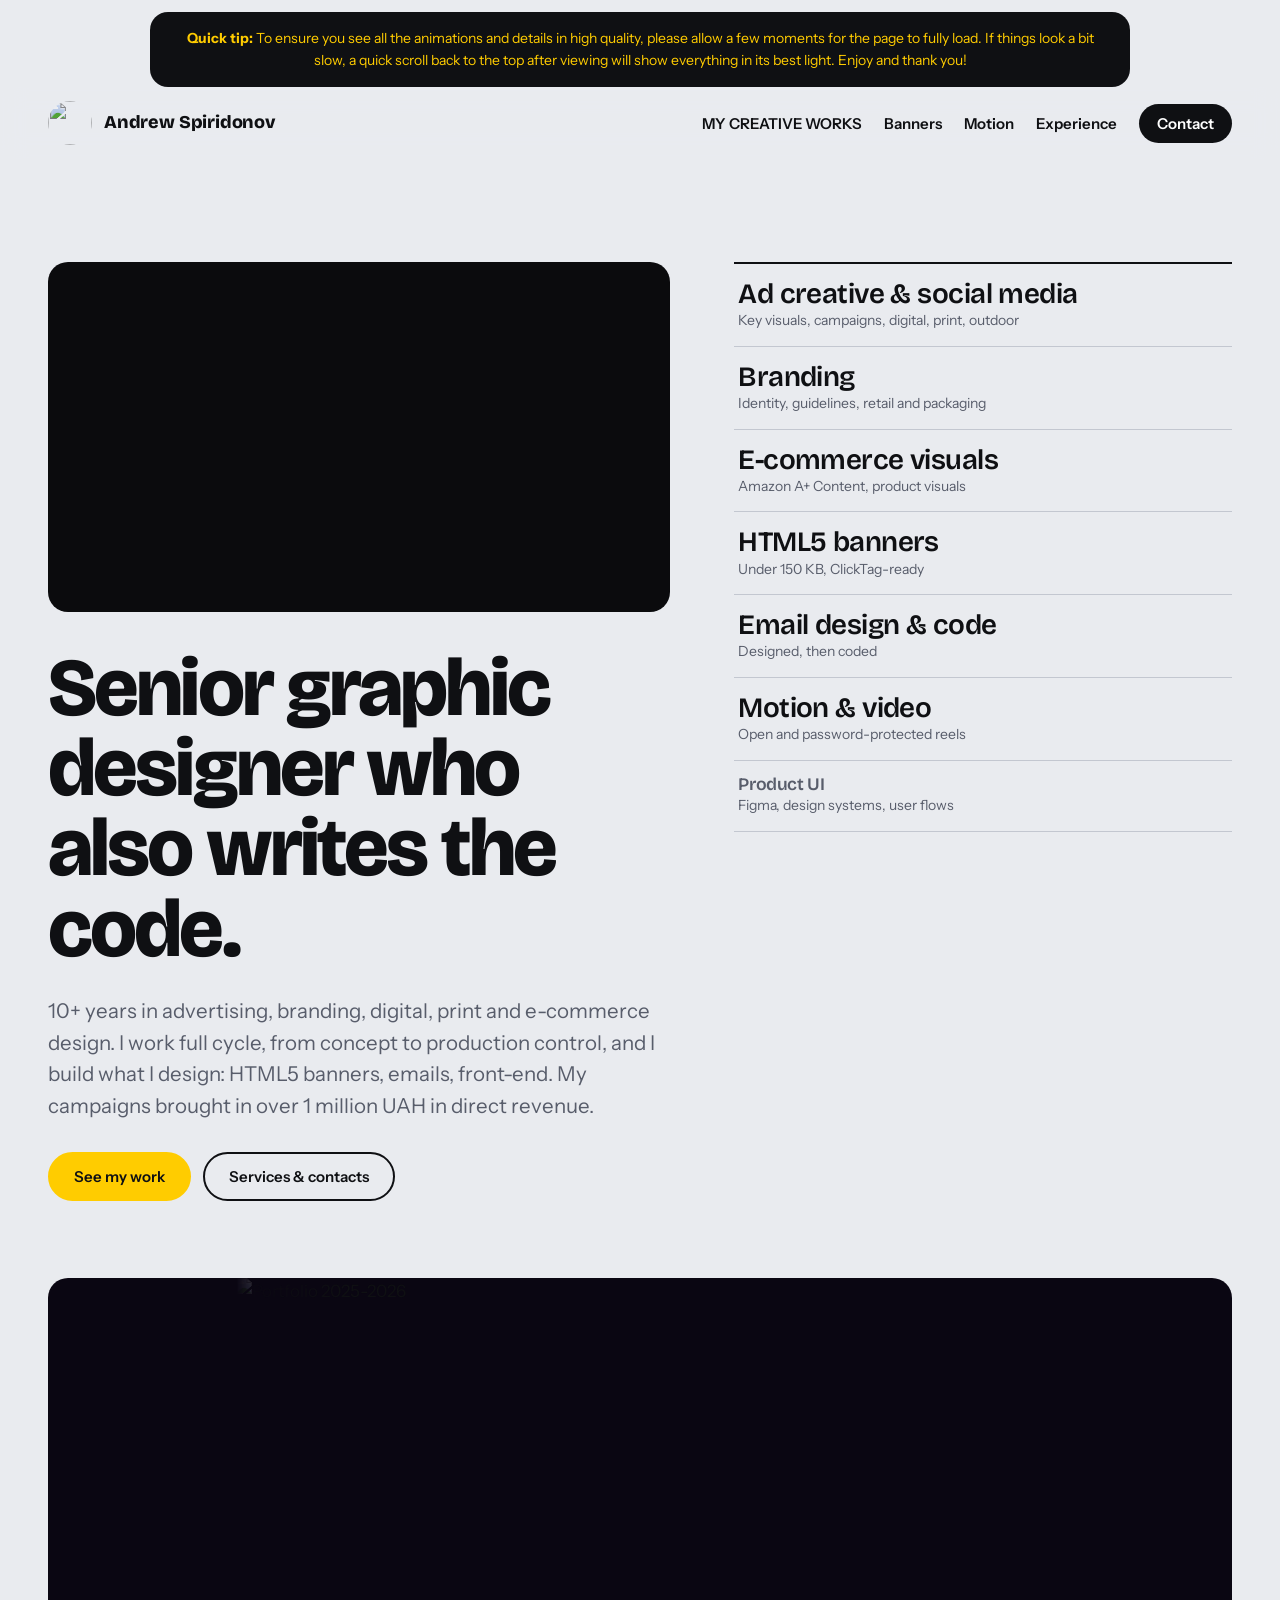
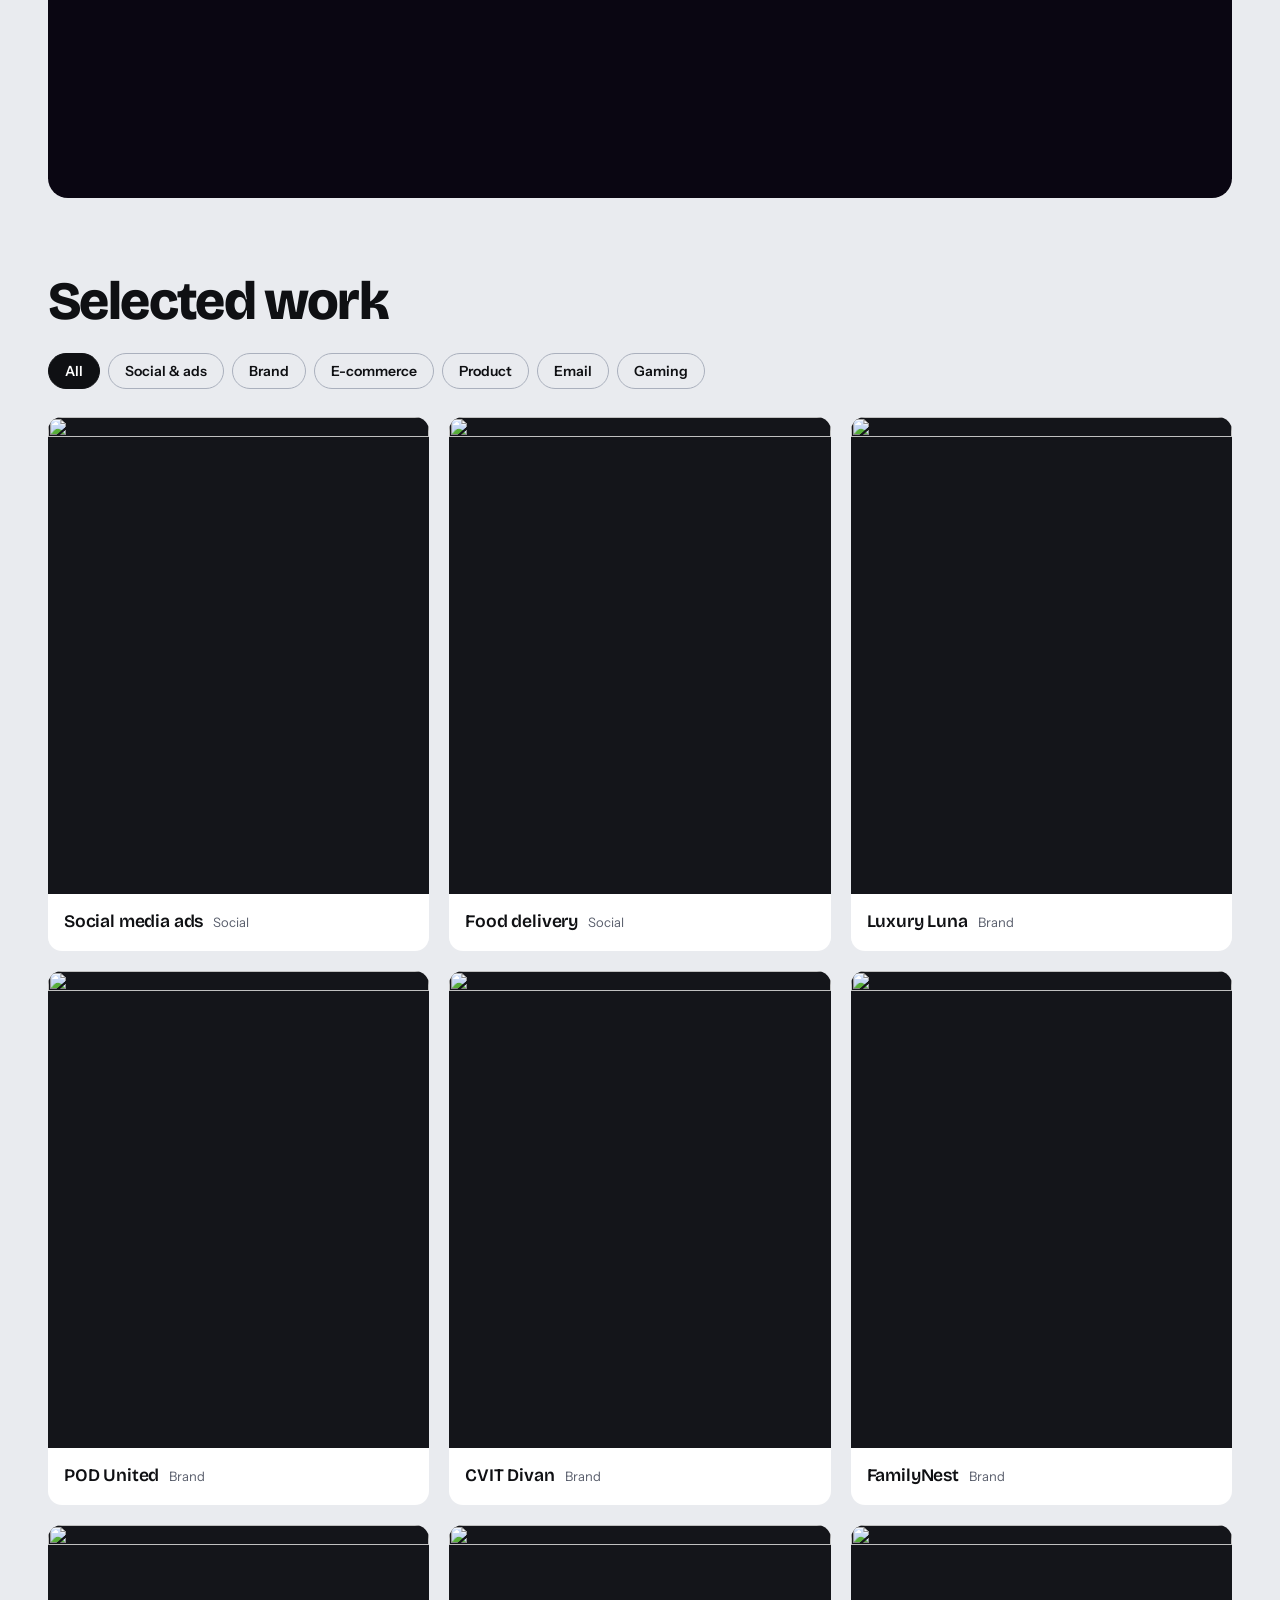
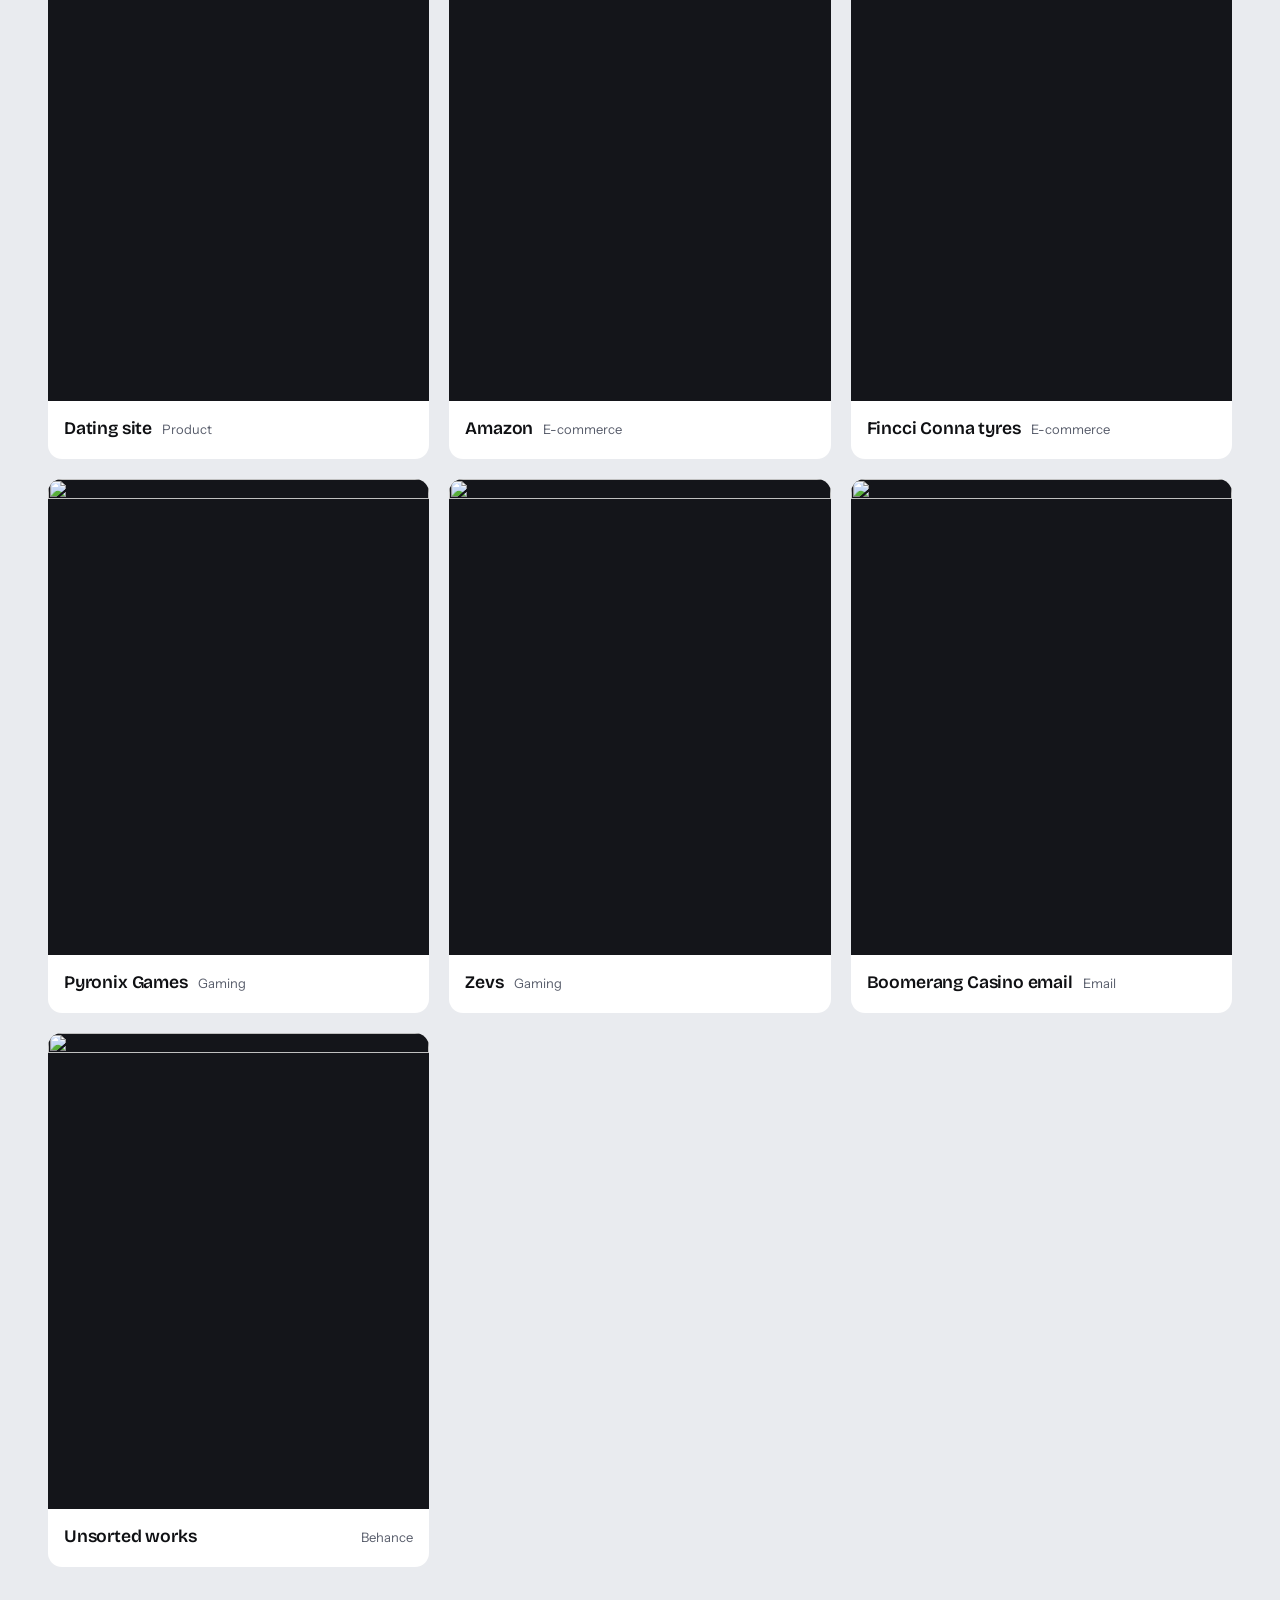
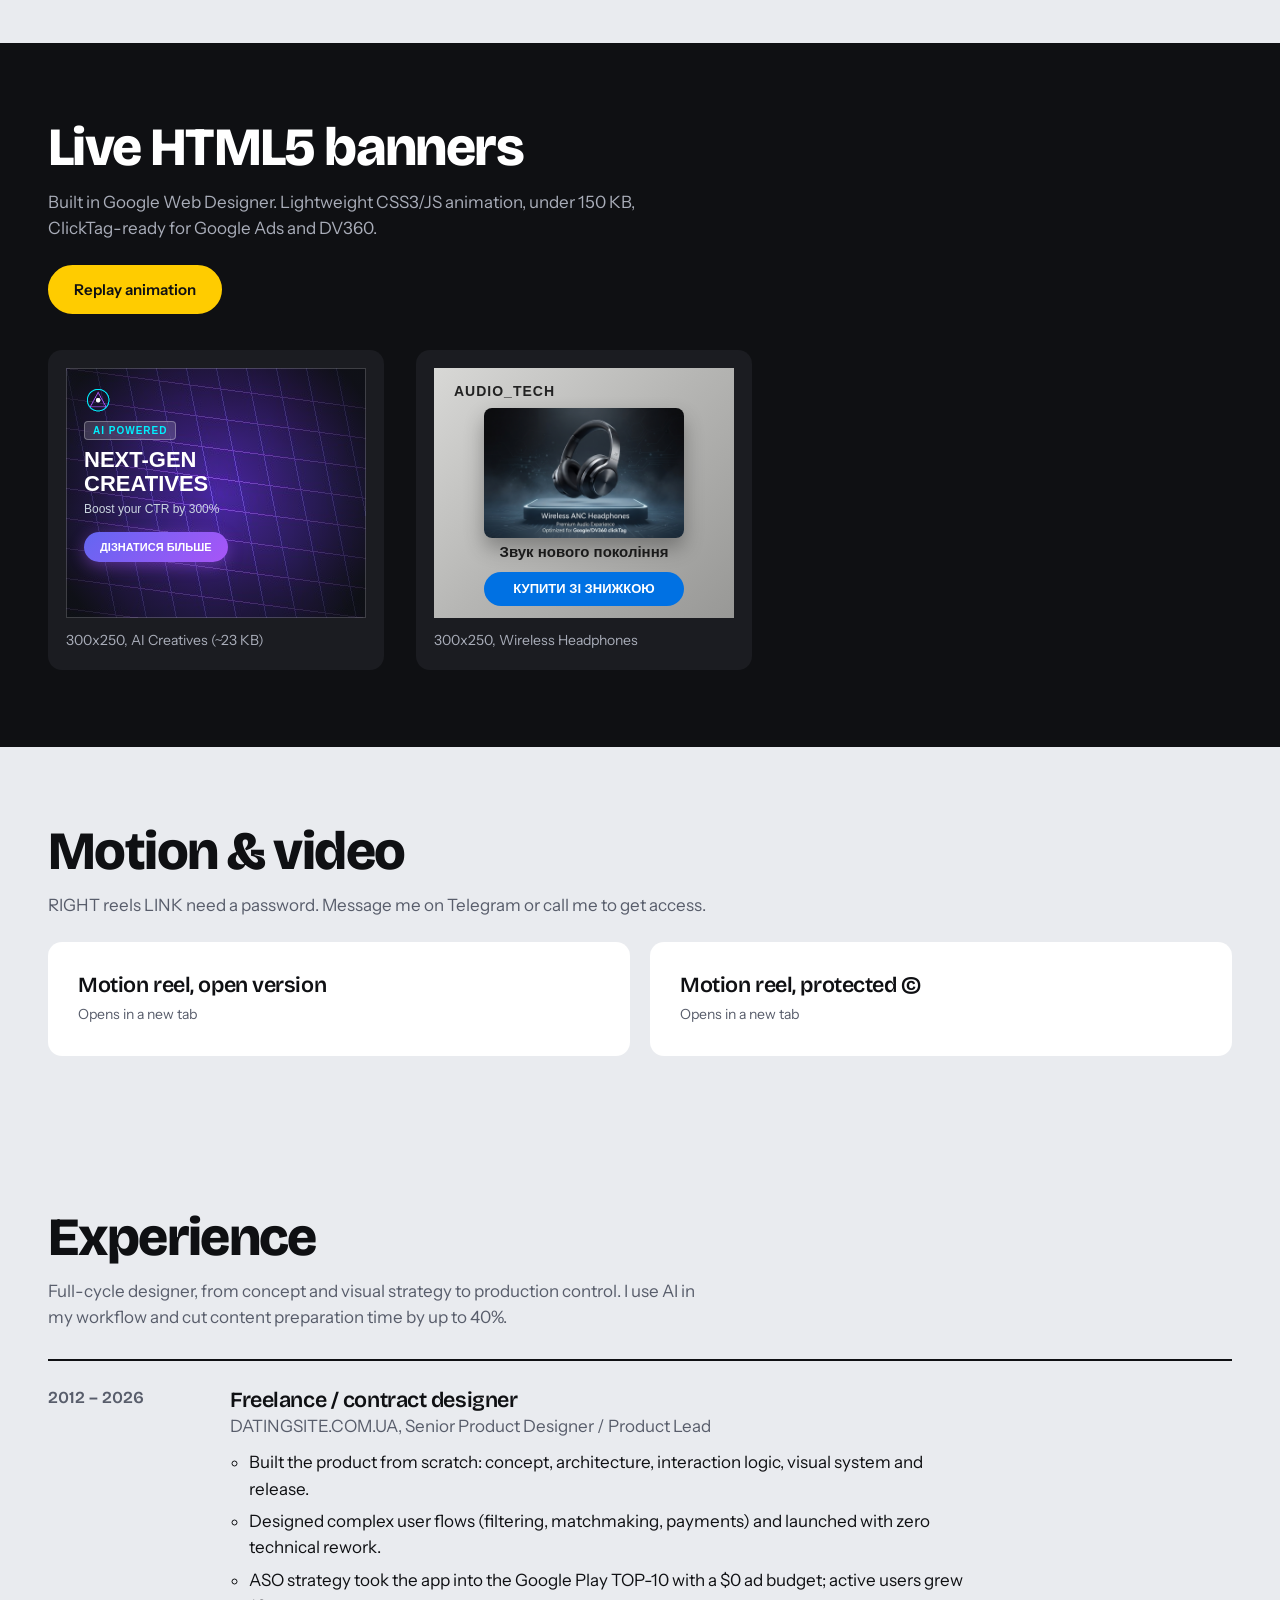
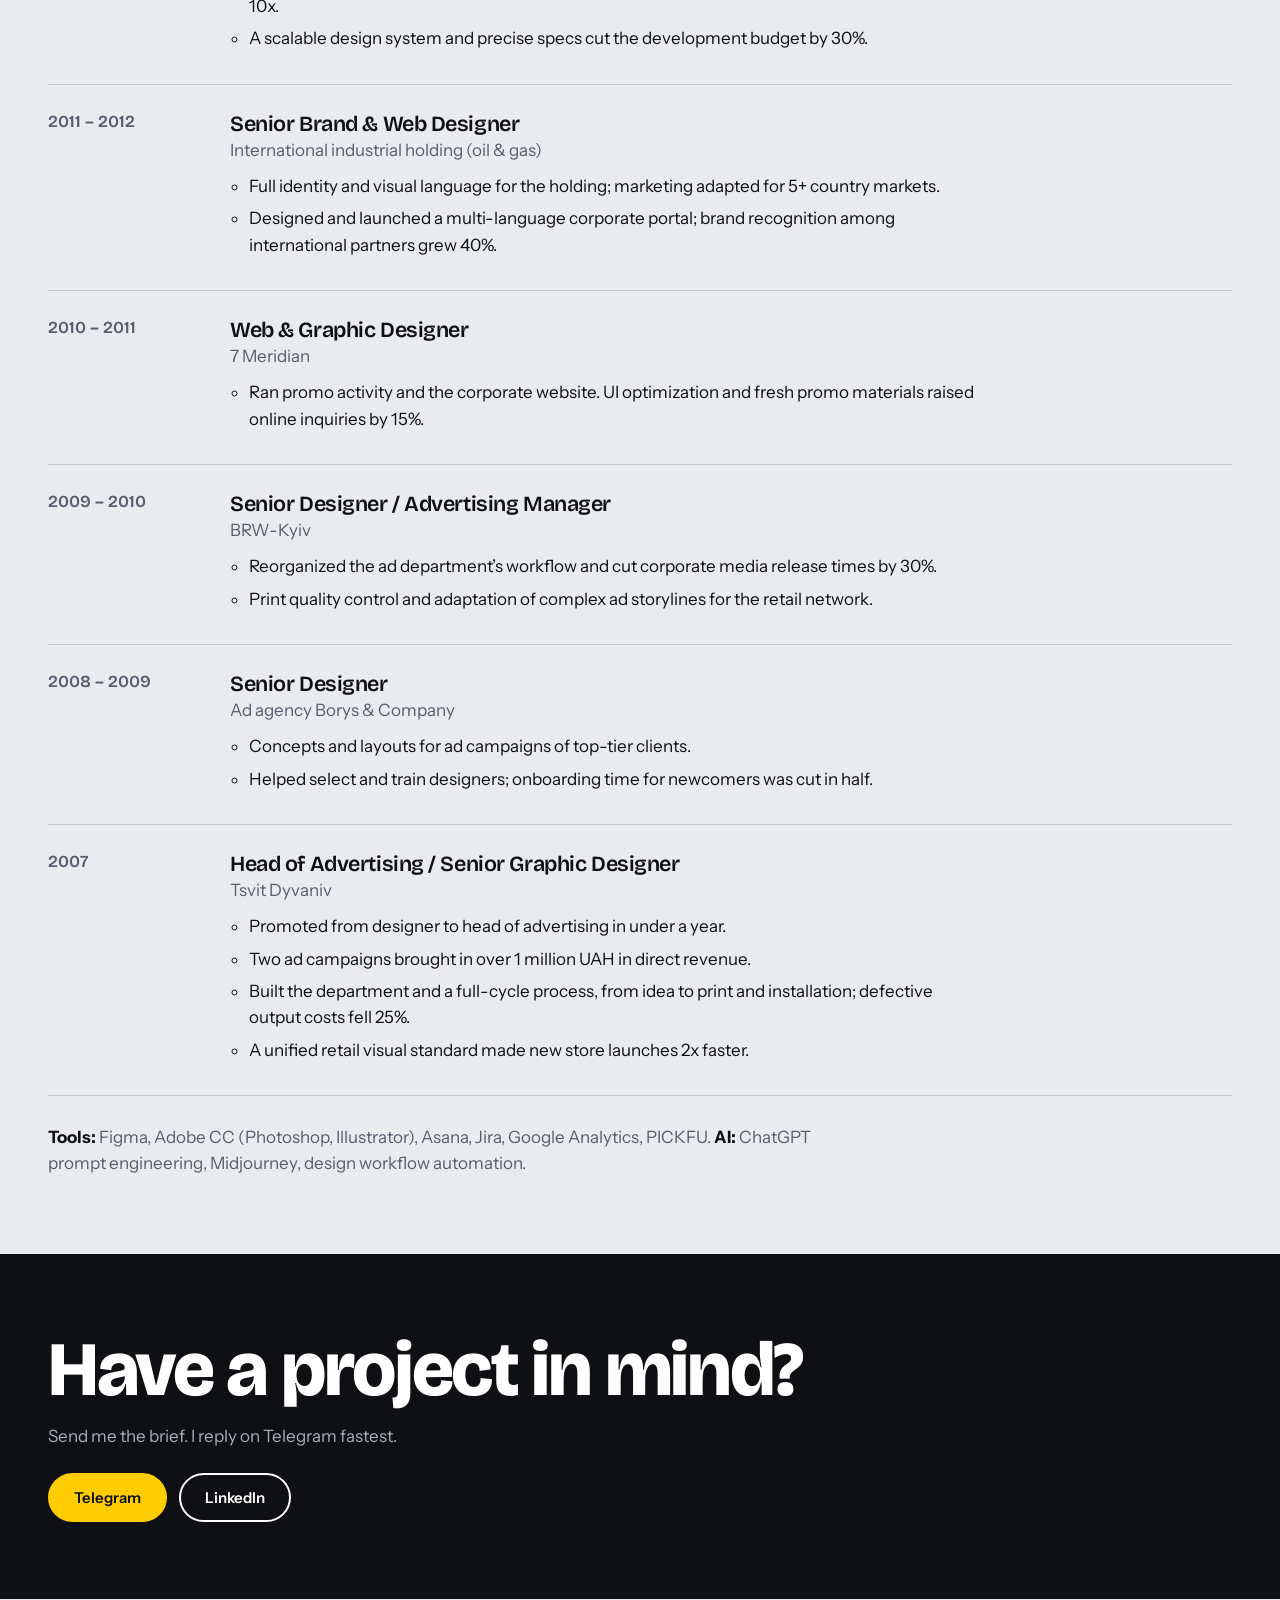
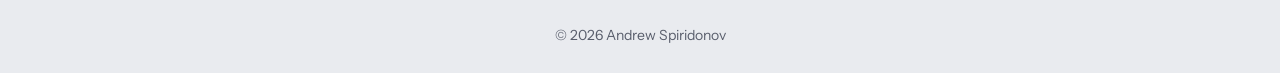
==== index.html @ 57091757 "Update index.html" ====
<!DOCTYPE html>
<html lang="en">
  <head>
    <meta charset="UTF-8" />
    <meta name="viewport" content="width=device-width, initial-scale=1.0" />
    <title>Andrew Spiridonov | Senior Graphic Designer</title>
    <meta
      name="description"
      content="Senior graphic designer with 10+ years of experience in brand, social, e-commerce and ad creative, plus HTML5 banners, email and front-end."
    />
    <link rel="icon" type="image/svg+xml" href="img/favicon.svg" />
    <link rel="preconnect" href="https://fonts.googleapis.com" />
    <link rel="preconnect" href="https://fonts.gstatic.com" crossorigin />
    <link
      href="https://fonts.googleapis.com/css2?family=Bricolage+Grotesque:opsz,wght@12..96,600;12..96,800&family=Instrument+Sans:wght@400;600&display=swap"
      rel="stylesheet"
    />
    <link rel="stylesheet" href="style.css?v=20261025" />
    <noscript
      ><style>
        #loading-screen {
          display: none;
        }
        body.loading {
          overflow: auto;
        }
      </style></noscript
    >
  </head>
  <body class="loading">
    <div id="loading-screen">
      <div class="loader-content">
        <span id="percent">0%</span>
        <div class="progress-bg"><div id="progress-bar"></div></div>
      </div>
    </div>

    <div class="static-tip">
      <b>Quick tip:</b> To ensure you see all the animations and details in high
      quality, please allow a few moments for the page to fully load. If things
      look a bit slow, a quick scroll back to the top after viewing will show
      everything in its best light. Enjoy and thank you!
    </div>

    <header class="top">
      <a class="brand" href="#top"
        ><img
          class="me"
          src="img/portrait.jpg"
          alt=""
          width="44"
          height="44"
        /><span>Andrew Spiridonov</span></a
      >
      <nav aria-label="Main">
        <a href="#work">MY CREATIVE WORKS</a>
        <a href="#banners">Banners</a>
        <a href="#motion">Motion</a>
        <a href="#experience">Experience</a>
      </nav>
      <a class="pill" href="#contact">Contact</a>
    </header>

    <main id="top">
      <section class="hero">
        <div class="hero-copy">
          <div class="intro">
            <video
              src="img/01_INTRO.mp4"
              poster="img/thumbs/INTRO.jpg"
              autoplay
              loop
              muted
              playsinline
              preload="auto"
              aria-label="You were seeking it. I can deliver: UI/UX and web design, branding and logo, social media and ads."
            ></video>
          </div>
          <h1>Senior graphic designer who also writes the code.</h1>
          <p class="lead">
            10+ years in advertising, branding, digital, print and e-commerce
            design. I work full cycle, from concept to production control, and I
            build what I design: HTML5 banners, emails, front-end. My campaigns
            brought in over 1 million UAH in direct revenue.
          </p>
          <div class="actions">
            <a class="btn" href="#work">See my work</a>
            <button
              class="btn ghost"
              type="button"
              data-title="Services &amp; contacts"
              data-imgs="img/00 COVER_FN.png|img/02_Services &amp; Contacts.png|img/09_1_FIN_CONTACTS.png"
            >
              Services &amp; contacts
            </button>
          </div>
        </div>
        <ul class="what">
          <li>
            <a href="#work" data-f="social"
              ><b>Ad creative &amp; social media</b
              ><span>Key visuals, campaigns, digital, print, outdoor</span></a
            >
          </li>
          <li>
            <a href="#work" data-f="brand"
              ><b>Branding</b
              ><span>Identity, guidelines, retail and packaging</span></a
            >
          </li>
          <li>
            <a href="#work" data-f="ecom"
              ><b>E-commerce visuals</b
              ><span>Amazon A+ Content, product visuals</span></a
            >
          </li>
          <li>
            <a href="#banners"
              ><b>HTML5 banners</b><span>Under 150 KB, ClickTag-ready</span></a
            >
          </li>
          <li>
            <a href="#work" data-f="email"
              ><b>Email design &amp; code</b
              ><span>Designed, then coded</span></a
            >
          </li>
          <li>
            <a href="#motion"
              ><b>Motion &amp; video</b
              ><span>Open and password-protected reels</span></a
            >
          </li>
          <li class="minor">
            <a href="#work" data-f="product"
              ><b>Product UI</b
              ><span>Figma, design systems, user flows</span></a
            >
          </li>
        </ul>
      </section>

      <section class="wrap cover-wrap" aria-label="Portfolio cover">
        <figure class="cover">
          <img
            src="img/00_COVER_web.jpg"
            alt="Portfolio 2025-2026"
            width="808"
            height="1689"
            decoding="async"
          />
        </figure>
      </section>

      <section id="work" class="wrap">
        <h2>Selected work</h2>
        <div class="filters" role="group" aria-label="Filter work">
          <button class="f on" data-f="all">All</button>
          <button class="f" data-f="social">Social &amp; ads</button>
          <button class="f" data-f="brand">Brand</button>
          <button class="f" data-f="ecom">E-commerce</button>
          <button class="f" data-f="product">Product</button>
          <button class="f" data-f="email">Email</button>
          <button class="f" data-f="gaming">Gaming</button>
        </div>
        <div class="grid">
          <button
            class="card"
            data-cat="social"
            data-title="Social media ads"
            data-imgs="img/03_0 socialHead.png|img/03_1 MERGED.png"
            data-video="img/03_2 Case_SocialMedia.mp4"
          >
            <img
              src="img/thumbs/03_1 MERGED.jpg"
              alt=""
              loading="lazy"
              decoding="async"
            /><span class="meta"><b>Social media ads</b><i>Social</i></span>
          </button>
          <button
            class="card"
            data-cat="social"
            data-title="Food delivery"
            data-imgs="img/03_1.5_Case_FOOD_DELIVERY.png"
          >
            <img
              src="img/thumbs/03_1.5_Case_FOOD_DELIVERY.jpg"
              alt=""
              loading="lazy"
              decoding="async"
            /><span class="meta"><b>Food delivery</b><i>Social</i></span>
          </button>
          <button
            class="card"
            data-cat="brand"
            data-title="Luxury Luna"
            data-imgs="img/04_Case_2_LUXERY_LUNA.png"
          >
            <img
              src="img/thumbs/04_Case_2_LUXERY_LUNA.jpg"
              alt=""
              loading="lazy"
              decoding="async"
            /><span class="meta"><b>Luxury Luna</b><i>Brand</i></span>
          </button>
          <button
            class="card"
            data-cat="brand"
            data-title="POD United"
            data-imgs="img/POD_UNITED.jpg"
          >
            <img
              src="img/thumbs/POD_UNITED.jpg"
              alt=""
              loading="lazy"
              decoding="async"
            /><span class="meta"><b>POD United</b><i>Brand</i></span>
          </button>
          <button
            class="card"
            data-cat="brand"
            data-title="CVIT Divan"
            data-imgs="img/05_Case_3_CVIT_DIVAN.png"
          >
            <img
              src="img/thumbs/05_Case_3_CVIT_DIVAN.jpg"
              alt=""
              loading="lazy"
              decoding="async"
            /><span class="meta"><b>CVIT Divan</b><i>Brand</i></span>
          </button>
          <button
            class="card"
            data-cat="brand"
            data-title="FamilyNest"
            data-imgs="img/06_Case4_FAMILYNEST.png"
          >
            <img
              src="img/thumbs/06_Case4_FAMILYNEST.jpg"
              alt=""
              loading="lazy"
              decoding="async"
            /><span class="meta"><b>FamilyNest</b><i>Brand</i></span>
          </button>
          <button
            class="card"
            data-cat="product"
            data-title="Dating site"
            data-imgs="img/07_0 DATING_SITE.png"
          >
            <img
              src="img/thumbs/07_0 DATING_SITE.jpg"
              alt=""
              loading="lazy"
              decoding="async"
            /><span class="meta"><b>Dating site</b><i>Product</i></span>
          </button>
          <button
            class="card"
            data-cat="ecom"
            data-title="Amazon"
            data-imgs="img/07_5Case_AMAZON.png|img/07_6Case_AMAZON_HOUCE_CONFORT.png"
          >
            <img
              src="img/thumbs/07_5Case_AMAZON.jpg"
              alt=""
              loading="lazy"
              decoding="async"
            /><span class="meta"><b>Amazon</b><i>E-commerce</i></span>
          </button>
          <button
            class="card"
            data-cat="ecom"
            data-title="Fincci Conna tyres"
            data-gap
            data-imgs="img/TIER2HERO_IMG.png|img/TIRE1HERO_IMG.png"
          >
            <img
              src="img/thumbs/TIER2HERO_IMG.jpg"
              alt=""
              loading="lazy"
              decoding="async"
            /><span class="meta"
              ><b>Fincci Conna tyres</b><i>E-commerce</i></span
            >
          </button>
          <button
            class="card"
            data-cat="gaming"
            data-title="Pyronix Games"
            data-imgs="img/08_Case_6_PyronixGames.png|img/08_5_FRAME_COVERS.png"
          >
            <img
              src="img/thumbs/08_Case_6_PyronixGames.jpg"
              alt=""
              loading="lazy"
              decoding="async"
            /><span class="meta"><b>Pyronix Games</b><i>Gaming</i></span>
          </button>
          <button
            class="card"
            data-cat="gaming"
            data-title="Zevs"
            data-imgs="img/009_1_ZEVS.png"
          >
            <img
              src="img/thumbs/009_1_ZEVS.jpg"
              alt=""
              loading="lazy"
              decoding="async"
            /><span class="meta"><b>Zevs</b><i>Gaming</i></span>
          </button>
          <button
            class="card"
            data-cat="email gaming"
            data-title="Boomerang Casino email"
            data-extra="boomerang-text"
            data-video="img/BOOMERANGFIN.mp4"
          >
            <img
              src="img/thumbs/BOOMERANGFIN.jpg"
              alt=""
              loading="lazy"
              decoding="async"
            /><span class="meta"
              ><b>Boomerang Casino email</b><i>Email</i></span
            >
          </button>
          <a
            class="card"
            data-cat="brand"
            href="https://www.behance.net/gallery/220980603/UNSORTED-WORKS"
            target="_blank"
            rel="noopener"
          >
            <img
              src="img/thumbs/000   UNSORTED_WRKS.jpg"
              alt=""
              loading="lazy"
              decoding="async"
            /><span class="meta"><b>Unsorted works</b><i>Behance</i></span></a
          >
        </div>
      </section>

      <section id="banners" class="band">
        <div class="wrap">
          <h2>Live HTML5 banners</h2>
          <p class="sub">
            Built in Google Web Designer. Lightweight CSS3/JS animation, under
            150 KB, ClickTag-ready for Google Ads and DV360.
          </p>
          <button class="btn" type="button" onclick="restartBanners()">
            Replay animation
          </button>
          <div class="banners">
            <figure>
              <iframe
                id="banner1"
                title="HTML5 banner: AI Creatives"
                src="HTML-BANNERS/banner_300x250/index.html"
                width="300"
                height="250"
                scrolling="no"
                loading="lazy"
              ></iframe>
              <figcaption>300x250, AI Creatives (~23 KB)</figcaption>
            </figure>
            <figure>
              <iframe
                id="banner2"
                title="HTML5 banner: Wireless Headphones"
                src="HTML-BANNERS/wireless headphones/index.html"
                width="300"
                height="250"
                scrolling="no"
                loading="lazy"
              ></iframe>
              <figcaption>300x250, Wireless Headphones</figcaption>
            </figure>
          </div>
        </div>
      </section>

      <section id="motion" class="wrap">
        <h2>Motion &amp; video</h2>
        <p class="sub">
          RIGHT reels LINK need a password. Message me on Telegram or call me to
          get access.
        </p>
        <div class="reels">
          <a
            href="free_video.html"
            target="_blank"
            rel="noopener"
            title="NEED PASSWORD"
            ><b>Motion reel, open version</b><span>Opens in a new tab</span></a
          >
          <a
            href="topSecret.html"
            target="_blank"
            rel="noopener"
            title="NEED PASSWORD"
            ><b>Motion reel, protected &copy;</b
            ><span>Opens in a new tab</span></a
          >
        </div>
      </section>

      <section id="experience" class="wrap">
        <h2>Experience</h2>
        <p class="sub">
          Full-cycle designer, from concept and visual strategy to production
          control. I use AI in my workflow and cut content preparation time by
          up to 40%.
        </p>
        <ol class="jobs">
          <li>
            <time>2012 – 2026</time>
            <div>
              <h3>Freelance / contract designer</h3>
              <p class="co">
                DATINGSITE.COM.UA, Senior Product Designer / Product Lead
              </p>
              <ul>
                <li>
                  Built the product from scratch: concept, architecture,
                  interaction logic, visual system and release.
                </li>
                <li>
                  Designed complex user flows (filtering, matchmaking, payments)
                  and launched with zero technical rework.
                </li>
                <li>
                  ASO strategy took the app into the Google Play TOP-10 with a
                  $0 ad budget; active users grew 10x.
                </li>
                <li>
                  A scalable design system and precise specs cut the development
                  budget by 30%.
                </li>
              </ul>
            </div>
          </li>
          <li>
            <time>2011 – 2012</time>
            <div>
              <h3>Senior Brand &amp; Web Designer</h3>
              <p class="co">International industrial holding (oil &amp; gas)</p>
              <ul>
                <li>
                  Full identity and visual language for the holding; marketing
                  adapted for 5+ country markets.
                </li>
                <li>
                  Designed and launched a multi-language corporate portal; brand
                  recognition among international partners grew 40%.
                </li>
              </ul>
            </div>
          </li>
          <li>
            <time>2010 – 2011</time>
            <div>
              <h3>Web &amp; Graphic Designer</h3>
              <p class="co">7 Meridian</p>
              <ul>
                <li>
                  Ran promo activity and the corporate website. UI optimization
                  and fresh promo materials raised online inquiries by 15%.
                </li>
              </ul>
            </div>
          </li>
          <li>
            <time>2009 – 2010</time>
            <div>
              <h3>Senior Designer / Advertising Manager</h3>
              <p class="co">BRW-Kyiv</p>
              <ul>
                <li>
                  Reorganized the ad department’s workflow and cut corporate
                  media release times by 30%.
                </li>
                <li>
                  Print quality control and adaptation of complex ad storylines
                  for the retail network.
                </li>
              </ul>
            </div>
          </li>
          <li>
            <time>2008 – 2009</time>
            <div>
              <h3>Senior Designer</h3>
              <p class="co">Ad agency Borys &amp; Company</p>
              <ul>
                <li>
                  Concepts and layouts for ad campaigns of top-tier clients.
                </li>
                <li>
                  Helped select and train designers; onboarding time for
                  newcomers was cut in half.
                </li>
              </ul>
            </div>
          </li>
          <li>
            <time>2007</time>
            <div>
              <h3>Head of Advertising / Senior Graphic Designer</h3>
              <p class="co">Tsvit Dyvaniv</p>
              <ul>
                <li>
                  Promoted from designer to head of advertising in under a year.
                </li>
                <li>
                  Two ad campaigns brought in over 1 million UAH in direct
                  revenue.
                </li>
                <li>
                  Built the department and a full-cycle process, from idea to
                  print and installation; defective output costs fell 25%.
                </li>
                <li>
                  A unified retail visual standard made new store launches 2x
                  faster.
                </li>
              </ul>
            </div>
          </li>
        </ol>
        <p class="tools">
          <b>Tools:</b> Figma, Adobe CC (Photoshop, Illustrator), Asana, Jira,
          Google Analytics, PICKFU. <b>AI:</b> ChatGPT prompt engineering,
          Midjourney, design workflow automation.
        </p>
      </section>

      <section id="contact" class="band contact">
        <div class="wrap">
          <h2>Have a project in mind?</h2>
          <p class="sub">Send me the brief. I reply on Telegram fastest.</p>
          <div class="actions">
            <a
              class="btn"
              href="https://t.me/spirik_a"
              target="_blank"
              rel="noopener"
              >Telegram</a
            >
            <a
              class="btn ghost"
              href="https://www.linkedin.com/in/andrew-spiridonov"
              target="_blank"
              rel="noopener"
              >LinkedIn</a
            >
          </div>
        </div>
      </section>
    </main>
    <footer>&copy; 2026 Andrew Spiridonov</footer>

    <template id="boomerang-text">
      <div class="note">
        <p><b>КЕЙС: АДАПТИВНИЙ EMAIL-МАКЕТ ДЛЯ BOOMERANG CASINO</b></p>
        <p>
          Це приклад дизайну та верстки повної рекламної емейл-розсилки. Ви
          можете переглянути інтерактивну версію у Figma:
          <a
            href="https://www.figma.com/proto/Xx6iP4fDgWOOg9SPpCaxyQ/%D0%B2%D0%B0%D1%80%D1%96%D0%B0%D0%BD%D1%82-%D0%BF%D0%BE%D1%88%D1%82%D0%BE%D0%B2%D0%BE%D1%97-%D1%80%D0%BE%D0%B7%D1%81%D0%B8%D0%BB%D0%BA%D0%B8?node-id=0-1&p=f&t=6TUykLDZSAIkF8LS-0&scaling=min-zoom&content-scaling=fixed&page-id=0%3A1&starting-point-node-id=1%3A3"
            target="_blank"
            rel="noopener"
            >Prototype Link</a
          >.
        </p>
        <p>
          <b>Примітка:</b> через нестабільність мережі підготовлено
          відеодемонстрацію скролінгу довгого листа. Дякую за увагу до деталей.
        </p>
      </div>
    </template>

    <div
      id="viewer"
      role="dialog"
      aria-modal="true"
      aria-labelledby="v-title"
      hidden
    >
      <div class="v-bar">
        <h3 id="v-title"></h3>
        <button id="v-close" type="button" aria-label="Close">Close</button>
      </div>
      <div id="v-body"></div>
    </div>

    <button id="back-to-top" aria-label="Back to top">&uarr;</button>
    <script>
      function restartBanners() {
        ["banner1", "banner2"].forEach(function (id) {
          var b = document.getElementById(id);
          if (b) b.src = b.src;
        });
      }
    </script>
    <script src="script.js?v=20261025"></script>
  </body>
</html>
---- style.css ----
:root {
  --bg: #e9ebef;
  --ink: #0f1013;
  --mute: #585d6b;
  --card: #fff;
  --y: #ffcc00;
  --r: 14px;
}
* {
  margin: 0;
  padding: 0;
  box-sizing: border-box;
}
html {
  scroll-behavior: smooth;
  scroll-padding-top: 84px;
}
body {
  background: var(--bg);
  color: var(--ink);
  font: 400 17px/1.55 "Instrument Sans", system-ui, sans-serif;
  overflow-x: hidden;
}
body.loading,
body.lock {
  overflow: hidden;
}
h1,
h2,
h3,
.brand,
.card b,
.what b {
  font-family: "Bricolage Grotesque", "Instrument Sans", sans-serif;
}
a {
  color: inherit;
}
img,
video {
  -webkit-user-select: none;
  user-select: none;
  -webkit-touch-callout: none;
  -webkit-user-drag: none;
  pointer-events: none;
}
img {
  display: block;
  width: 100%;
  height: auto;
}
:focus-visible {
  outline: 3px solid #2338ff;
  outline-offset: 2px;
}

#loading-screen {
  position: fixed;
  inset: 0;
  z-index: 9999;
  background: var(--ink);
  display: flex;
  justify-content: center;
  align-items: center;
  transition: opacity 0.5s, visibility 0.5s;
}
#loading-screen.done {
  opacity: 0;
  visibility: hidden;
}
.loader-content {
  text-align: center;
}
#percent {
  display: block;
  font: 800 64px "Bricolage Grotesque", sans-serif;
  color: var(--y);
  margin-bottom: 16px;
}
.progress-bg {
  width: 240px;
  height: 4px;
  background: #2a2b30;
  border-radius: 2px;
  overflow: hidden;
  margin: 0 auto;
}
#progress-bar {
  width: 0;
  height: 100%;
  background: var(--y);
  transition: width 0.15s linear;
}

.static-tip {
  width: min(980px, calc(100% - 24px));
  margin: 12px auto 0;
  text-align: center;
  padding: 16px clamp(16px, 3vw, 32px);
  font-size: 14px;
  line-height: 1.55;
  color: var(--y);
  background: var(--ink);
  border-radius: 18px;
}
.static-tip b {
  color: var(--y);
}
.top {
  position: sticky;
  top: 0;
  z-index: 50;
  display: flex;
  align-items: center;
  gap: 22px;
  padding: 14px clamp(16px, 4vw, 48px);
  background: rgba(233, 235, 239, 0.88);
  backdrop-filter: blur(12px);
}
.brand {
  margin-right: auto;
  font-weight: 800;
  font-size: 18px;
  text-decoration: none;
  letter-spacing: -0.01em;
  display: flex;
  align-items: center;
  gap: 12px;
}
.me {
  width: 44px;
  height: 44px;
  aspect-ratio: 1/1;
  border-radius: 50%;
  object-fit: cover;
  flex: none;
  mix-blend-mode: multiply;
}
.top nav {
  display: flex;
  align-items: center;
  gap: 22px;
  font-weight: 600;
  font-size: 15px;
}
.top nav a {
  text-decoration: none;
}
.top nav a:hover {
  text-decoration: underline;
  text-underline-offset: 4px;
}
.pill {
  background: var(--ink);
  color: #fff;
  padding: 8px 18px;
  border-radius: 99px;
  text-decoration: none;
  font-weight: 600;
  font-size: 15px;
}
.pill:hover {
  text-decoration: none !important;
  background: #db07b1;
}

.hero {
  display: grid;
  grid-template-columns: 1.25fr 1fr;
  gap: clamp(28px, 5vw, 72px);
  align-items: start;
  padding: clamp(40px, 8vw, 110px) clamp(16px, 4vw, 48px) clamp(40px, 6vw, 80px);
  max-width: 1360px;
  margin: 0 auto;
}
h1 {
  font-weight: 800;
  font-size: clamp(2.5rem, 6.4vw, 5.6rem);
  line-height: 0.98;
  letter-spacing: -0.035em;
  max-width: 13ch;
}
.lead {
  font-size: clamp(1.05rem, 1.6vw, 1.3rem);
  color: var(--mute);
  max-width: 46ch;
  margin: 26px 0 30px;
}
.hero-copy > * {
  animation: rise 0.7s cubic-bezier(0.2, 0.7, 0.2, 1) both;
}
.hero-copy h1 {
  animation-delay: 0.1s;
}
.hero-copy .lead {
  animation-delay: 0.2s;
}
.hero-copy .actions {
  animation-delay: 0.3s;
}
.intro {
  margin-bottom: 36px;
  border-radius: 20px;
  overflow: hidden;
  background: #0b0b0d;
  max-width: 680px;
}
.intro img,
.intro video {
  display: block;
  width: 100%;
  aspect-ratio: 16/9;
  object-fit: cover;
}
@keyframes rise {
  from {
    opacity: 0;
    transform: translateY(22px);
  }
}

.actions {
  display: flex;
  flex-wrap: wrap;
  gap: 12px;
}
.btn {
  display: inline-block;
  font: 600 15px "Instrument Sans", sans-serif;
  background: var(--y);
  color: var(--ink);
  padding: 13px 24px;
  border-radius: 99px;
  border: 2px solid var(--y);
  text-decoration: none;
  cursor: pointer;
}
.btn:hover {
  background: var(--ink);
  border-color: var(--ink);
  color: #fff;
}
.btn.ghost {
  background: transparent;
  border-color: currentColor;
}
.btn.ghost:hover {
  background: var(--ink);
  color: #fff;
  border-color: var(--ink);
}

.what {
  list-style: none;
  border-top: 2px solid var(--ink);
}
.what li {
  border-bottom: 1px solid #c3c7d0;
}
.what a {
  display: flex;
  flex-direction: column;
  padding: 14px 4px;
  text-decoration: none;
}
.what b {
  font-size: clamp(1.25rem, 2.2vw, 1.75rem);
  font-weight: 600;
  letter-spacing: -0.02em;
  line-height: 1.15;
}
.what span {
  color: var(--mute);
  font-size: 14px;
}
.what a:hover b {
  text-decoration: underline;
  text-decoration-color: var(--y);
  text-decoration-thickness: 4px;
  text-underline-offset: 4px;
}
.what .minor b {
  font-size: 1.1rem;
  color: var(--mute);
}

.wrap {
  max-width: 1360px;
  margin: 0 auto;
  padding: clamp(40px, 6vw, 88px) clamp(16px, 4vw, 48px);
}
h2 {
  font-weight: 800;
  font-size: clamp(2rem, 4.2vw, 3.4rem);
  letter-spacing: -0.03em;
  line-height: 1.05;
}
.sub {
  color: var(--mute);
  max-width: 60ch;
  margin: 12px 0 24px;
}
.band {
  background: var(--ink);
  color: #fff;
}
.band .sub {
  color: #a9adb9;
}

.cover-wrap {
  padding-top: 0;
  padding-bottom: 0;
}
.cover {
  display: flex;
  justify-content: center;
  background: #0a0612;
  border-radius: 20px;
  overflow: hidden;
}
.cover img {
  width: 100%;
  max-width: 808px;
  height: auto;
  aspect-ratio: 4/5;
  object-fit: cover;
  object-position: 50% 85%;
}
@media (min-width: 700px) {
  .cover img {
    aspect-ratio: 808/520;
    object-position: 50% 79%;
  }
}
@media (min-width: 900px) {
  .cover img {
    -webkit-mask-image: linear-gradient(
      90deg,
      transparent,
      #000 14%,
      #000 86%,
      transparent
    );
    mask-image: linear-gradient(
      90deg,
      transparent,
      #000 14%,
      #000 86%,
      transparent
    );
  }
}
.filters {
  display: flex;
  flex-wrap: wrap;
  gap: 8px;
  margin: 22px 0 28px;
}
.f {
  font: 600 14px "Instrument Sans", sans-serif;
  padding: 8px 16px;
  border-radius: 99px;
  border: 1.5px solid #aab0bd;
  background: transparent;
  color: var(--ink);
  cursor: pointer;
}
.f:hover {
  border-color: var(--ink);
}
.f.on {
  background: var(--ink);
  border-color: var(--ink);
  color: #fff;
}

.grid {
  display: grid;
  grid-template-columns: repeat(auto-fill, minmax(min(290px, 100%), 1fr));
  gap: 20px;
}
.card {
  display: flex;
  flex-direction: column;
  text-align: left;
  background: var(--card);
  border: 0;
  border-radius: var(--r);
  overflow: hidden;
  cursor: pointer;
  color: inherit;
  text-decoration: none;
  font: inherit;
}
.card[hidden] {
  display: none;
}
.card img,
.card video {
  width: 100%;
  aspect-ratio: 4/5;
  object-fit: cover;
  object-position: top;
  background: #14151a;
}
.card:hover {
  outline: 3px solid var(--ink);
}
.meta {
  display: flex;
  justify-content: space-between;
  align-items: baseline;
  gap: 10px;
  padding: 14px 16px 16px;
}
.card b {
  font-size: 1.1rem;
  font-weight: 600;
  letter-spacing: -0.01em;
}
.card i {
  font-style: normal;
  font-size: 13px;
  color: var(--mute);
  white-space: nowrap;
}

.banners {
  display: flex;
  flex-wrap: wrap;
  gap: 32px;
  margin-top: 36px;
}
.banners figure {
  background: #1b1c21;
  padding: 18px;
  border-radius: var(--r);
  max-width: 100%;
  overflow-x: auto;
}
.banners iframe {
  display: block;
  border: 0;
  background: #000;
}
.banners figcaption {
  margin-top: 12px;
  font-size: 14px;
  color: #a9adb9;
}

.reels {
  display: grid;
  grid-template-columns: repeat(auto-fit, minmax(280px, 1fr));
  gap: 20px;
}
.reels a {
  display: flex;
  flex-direction: column;
  gap: 6px;
  padding: 28px;
  border-radius: var(--r);
  background: var(--card);
  text-decoration: none;
  border: 2px solid transparent;
}
.reels a:hover {
  border-color: var(--ink);
}
.reels b {
  font: 600 1.35rem "Bricolage Grotesque", sans-serif;
  letter-spacing: -0.02em;
}
.reels span {
  color: var(--mute);
  font-size: 14px;
}

.jobs {
  list-style: none;
  margin-top: 28px;
  border-top: 2px solid var(--ink);
}
.jobs > li {
  display: grid;
  grid-template-columns: 150px 1fr;
  gap: 12px 32px;
  padding: 26px 0;
  border-bottom: 1px solid #c3c7d0;
}
.jobs time {
  font: 600 1.05rem "Bricolage Grotesque", sans-serif;
  color: var(--mute);
}
.jobs h3 {
  font: 600 1.35rem "Bricolage Grotesque", sans-serif;
  letter-spacing: -0.02em;
}
.jobs .co {
  color: var(--mute);
  margin-bottom: 10px;
}
.jobs ul {
  padding-left: 1.1em;
  max-width: 68ch;
}
.jobs ul li {
  margin-bottom: 6px;
}
.tools {
  margin-top: 28px;
  max-width: 70ch;
  color: var(--mute);
}
.tools b {
  color: var(--ink);
}
.contact h2 {
  font-size: clamp(2.2rem, 6vw, 4.8rem);
}
.contact .btn.ghost {
  color: #fff;
}
.contact .btn.ghost:hover {
  background: #fff;
  color: var(--ink);
  border-color: #fff;
}
footer {
  text-align: center;
  padding: 26px;
  font-size: 14px;
  color: var(--mute);
}

#viewer {
  position: fixed;
  inset: 0;
  z-index: 200;
  background: #0b0b0d;
  color: #fff;
  display: flex;
  flex-direction: column;
}
#viewer[hidden] {
  display: none;
}
.v-bar {
  display: flex;
  justify-content: space-between;
  align-items: center;
  padding: 12px clamp(16px, 4vw, 40px);
  border-bottom: 1px solid #26272c;
}
.v-bar h3 {
  font-size: 1.1rem;
  font-weight: 600;
}
#v-close {
  font: 600 14px "Instrument Sans", sans-serif;
  background: var(--y);
  color: var(--ink);
  border: 0;
  padding: 9px 20px;
  border-radius: 99px;
  cursor: pointer;
}
#v-body {
  flex: 1;
  overflow-y: auto;
  overflow-x: hidden;
}
#v-body > * {
  display: block;
  width: 100%;
  max-width: 1000px;
  margin: 0 auto;
}
#v-body img,
#v-body video {
  min-height: 240px;
  background: #14151a;
}
#v-body.gap > * + * {
  margin-top: 18px;
}
.note {
  padding: 36px 20px;
  max-width: 760px !important;
  line-height: 1.7;
}
.note p {
  margin-bottom: 16px;
}
.note a {
  color: var(--y);
}

#back-to-top {
  position: fixed;
  right: 24px;
  bottom: 24px;
  width: 48px;
  height: 48px;
  border-radius: 50%;
  border: 0;
  background: var(--ink);
  color: #fff;
  font-size: 20px;
  cursor: pointer;
  display: none;
  justify-content: center;
  align-items: center;
  z-index: 99;
}
#back-to-top:hover {
  background: var(--y);
  color: var(--ink);
}

@media (max-width: 860px) {
  .jobs > li {
    grid-template-columns: 1fr;
  }
  .hero {
    grid-template-columns: 1fr;
  }
  .top {
    flex-wrap: wrap;
    gap: 8px;
    padding: 10px 16px;
  }
  .me {
    width: 36px;
    height: 36px;
  }
  .top nav {
    order: 3;
    width: 100%;
    overflow-x: auto;
    gap: 18px;
    white-space: nowrap;
    padding-bottom: 2px;
    scrollbar-width: none;
  }
  .top nav::-webkit-scrollbar {
    display: none;
  }
  html {
    scroll-padding-top: 110px;
  }
}
@media (max-width: 480px) {
  .banners figure {
    padding: 10px;
  }
}
@media (prefers-reduced-motion: reduce) {
  * {
    animation: none !important;
    transition: none !important;
    scroll-behavior: auto !important;
  }
}
@media print {
  body {
    display: none !important;
  }
  html {
    background: #0b0b0b !important;
  }
}
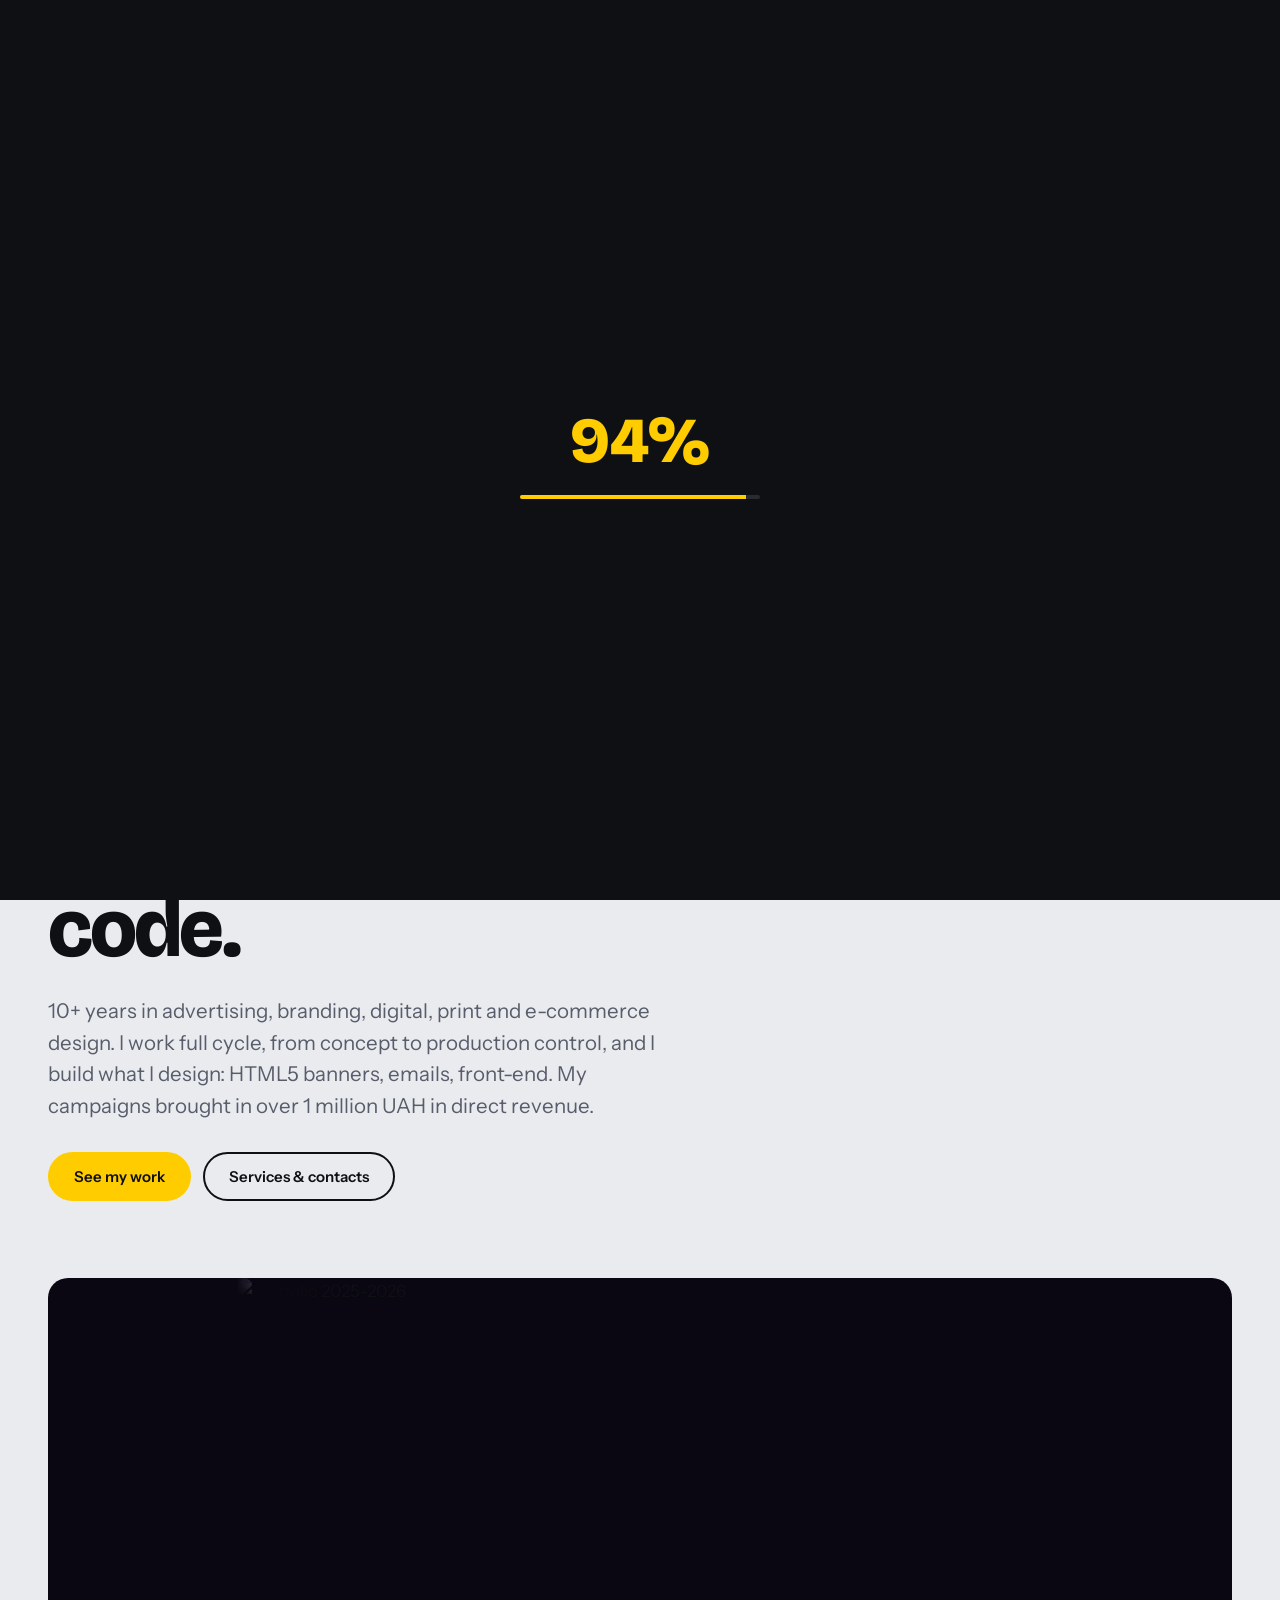
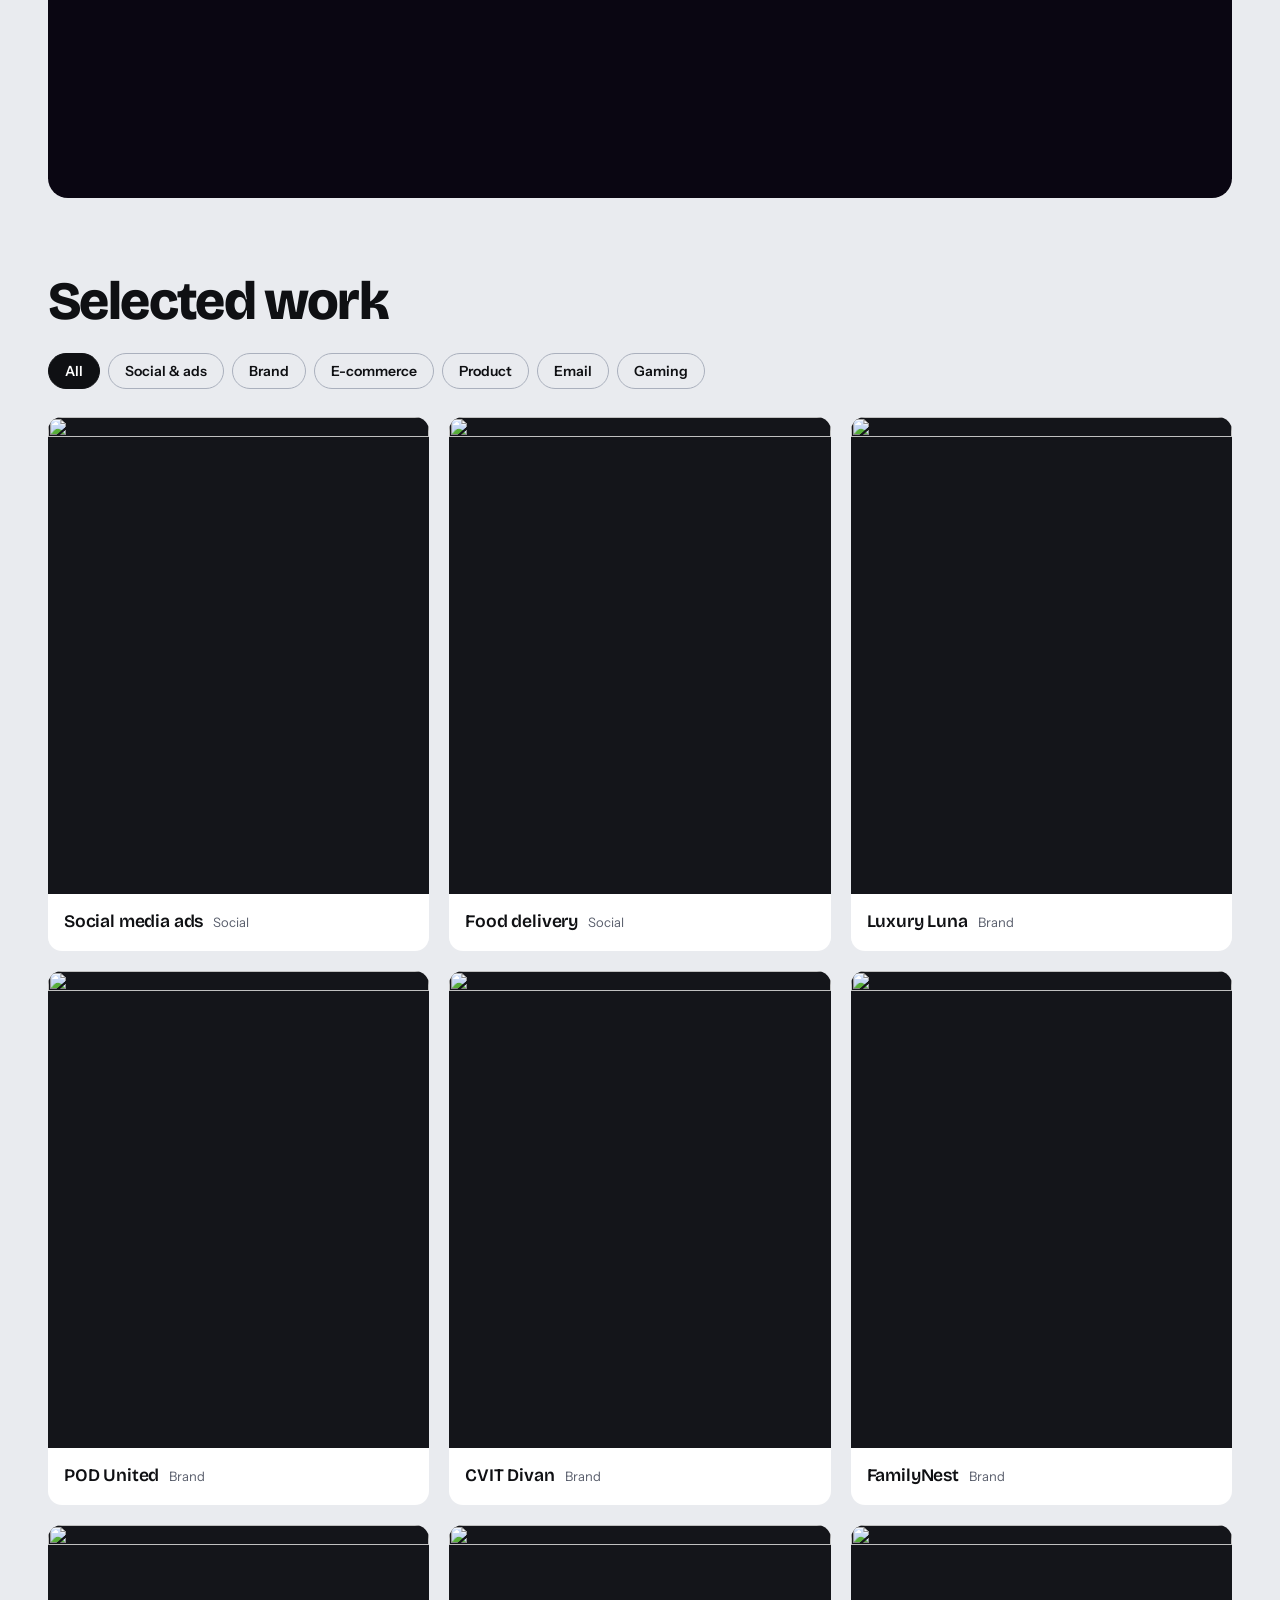
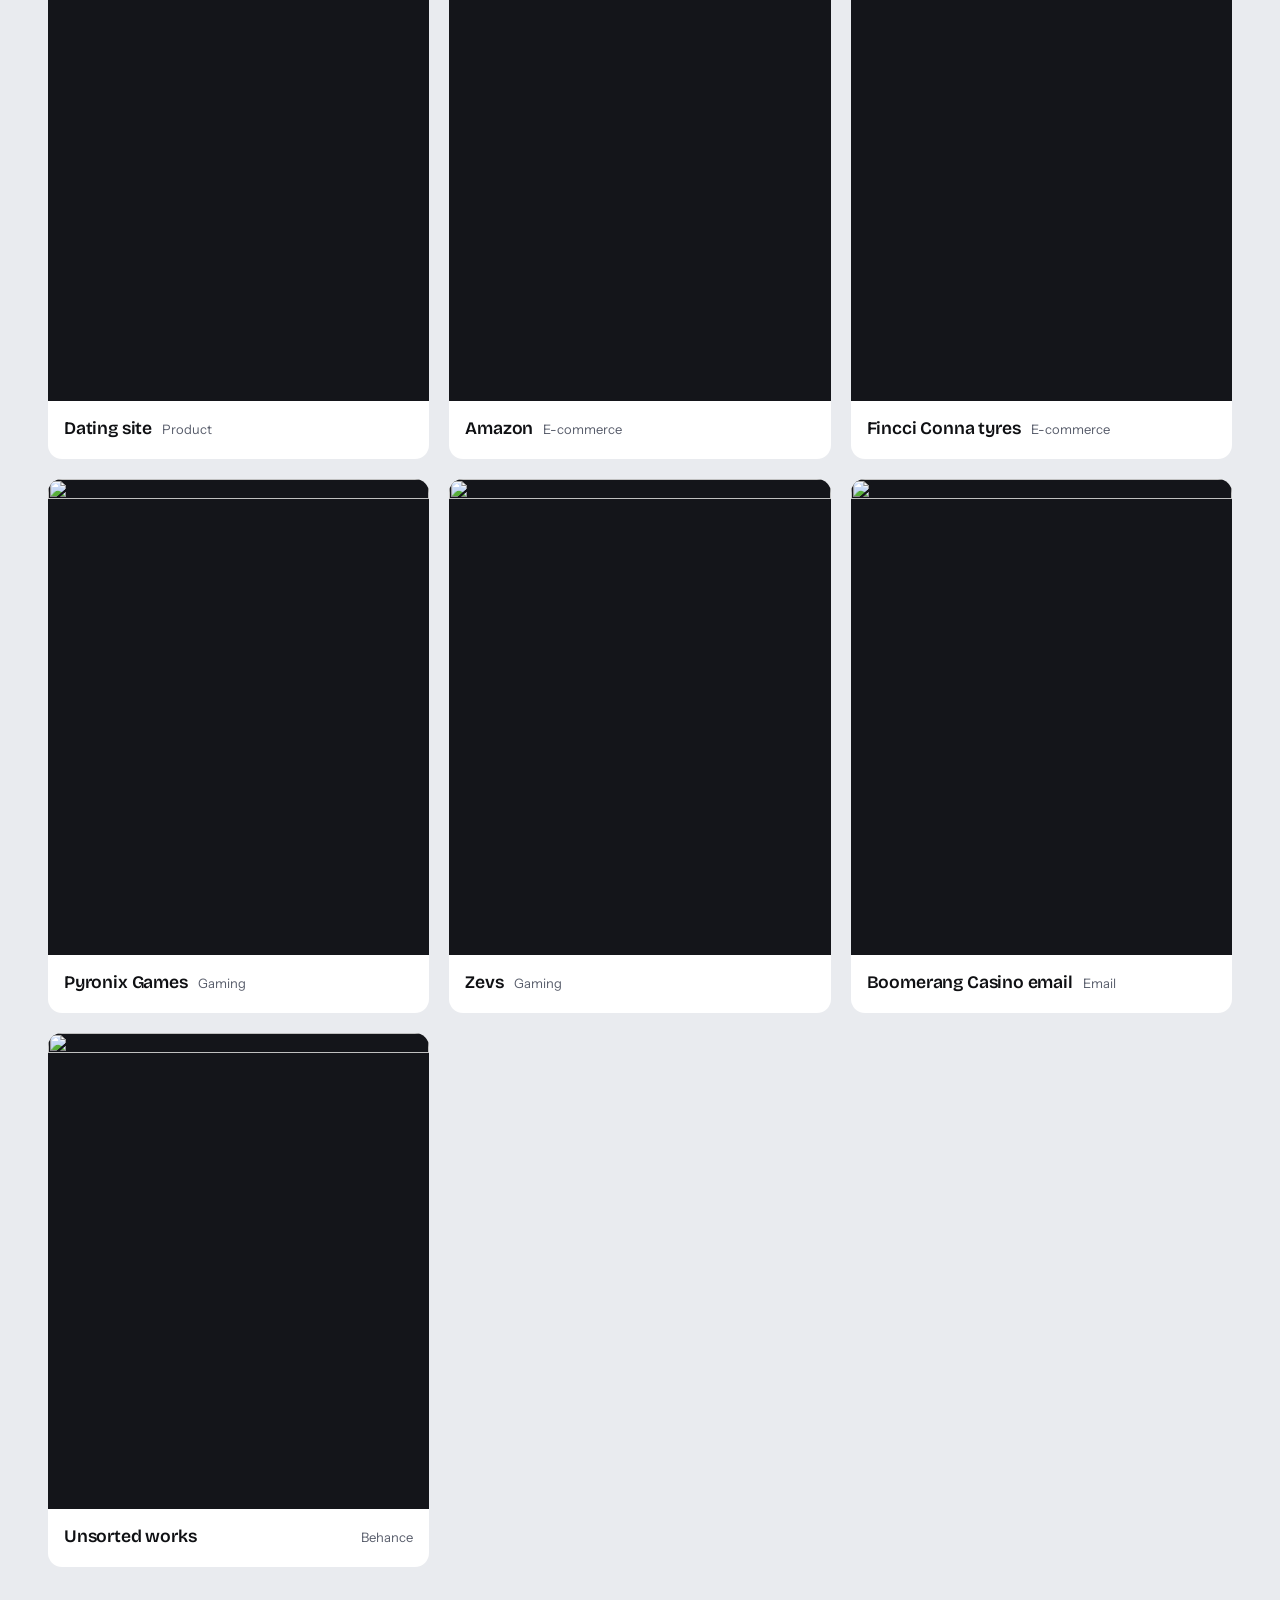
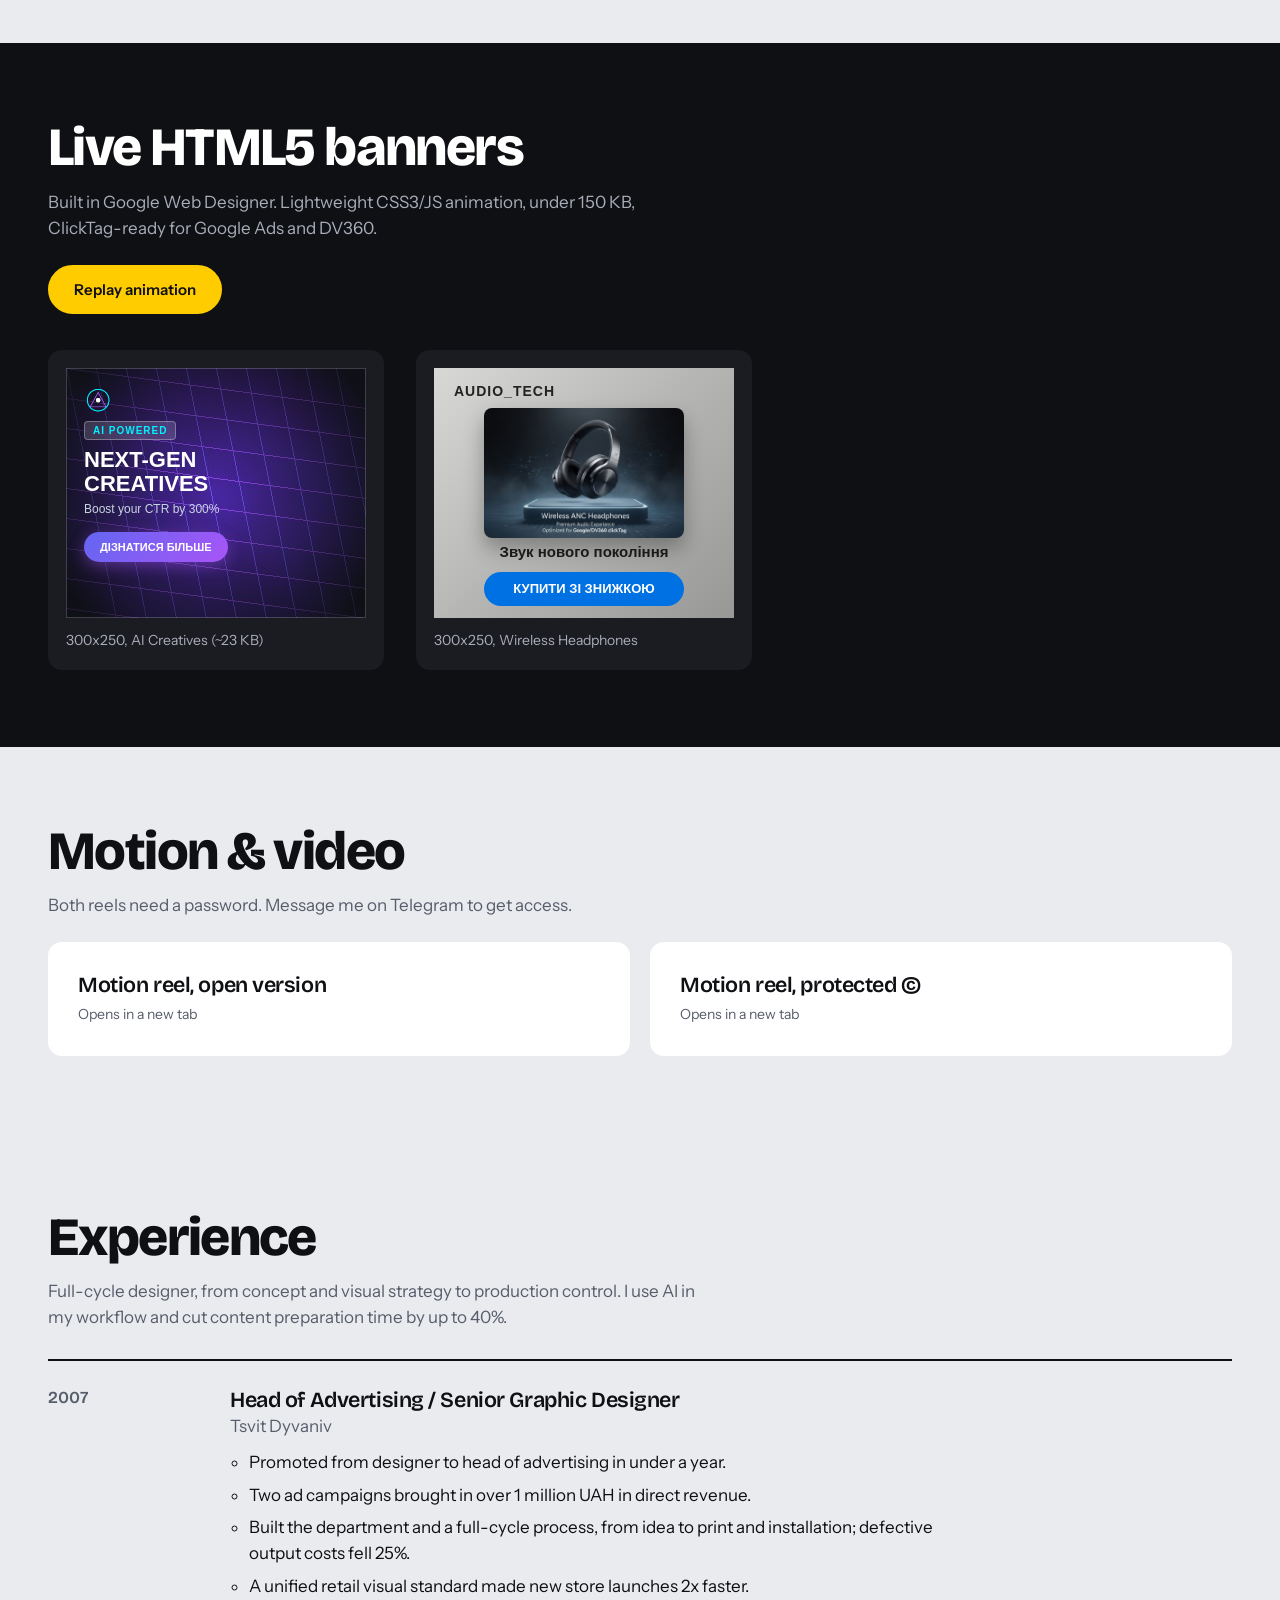
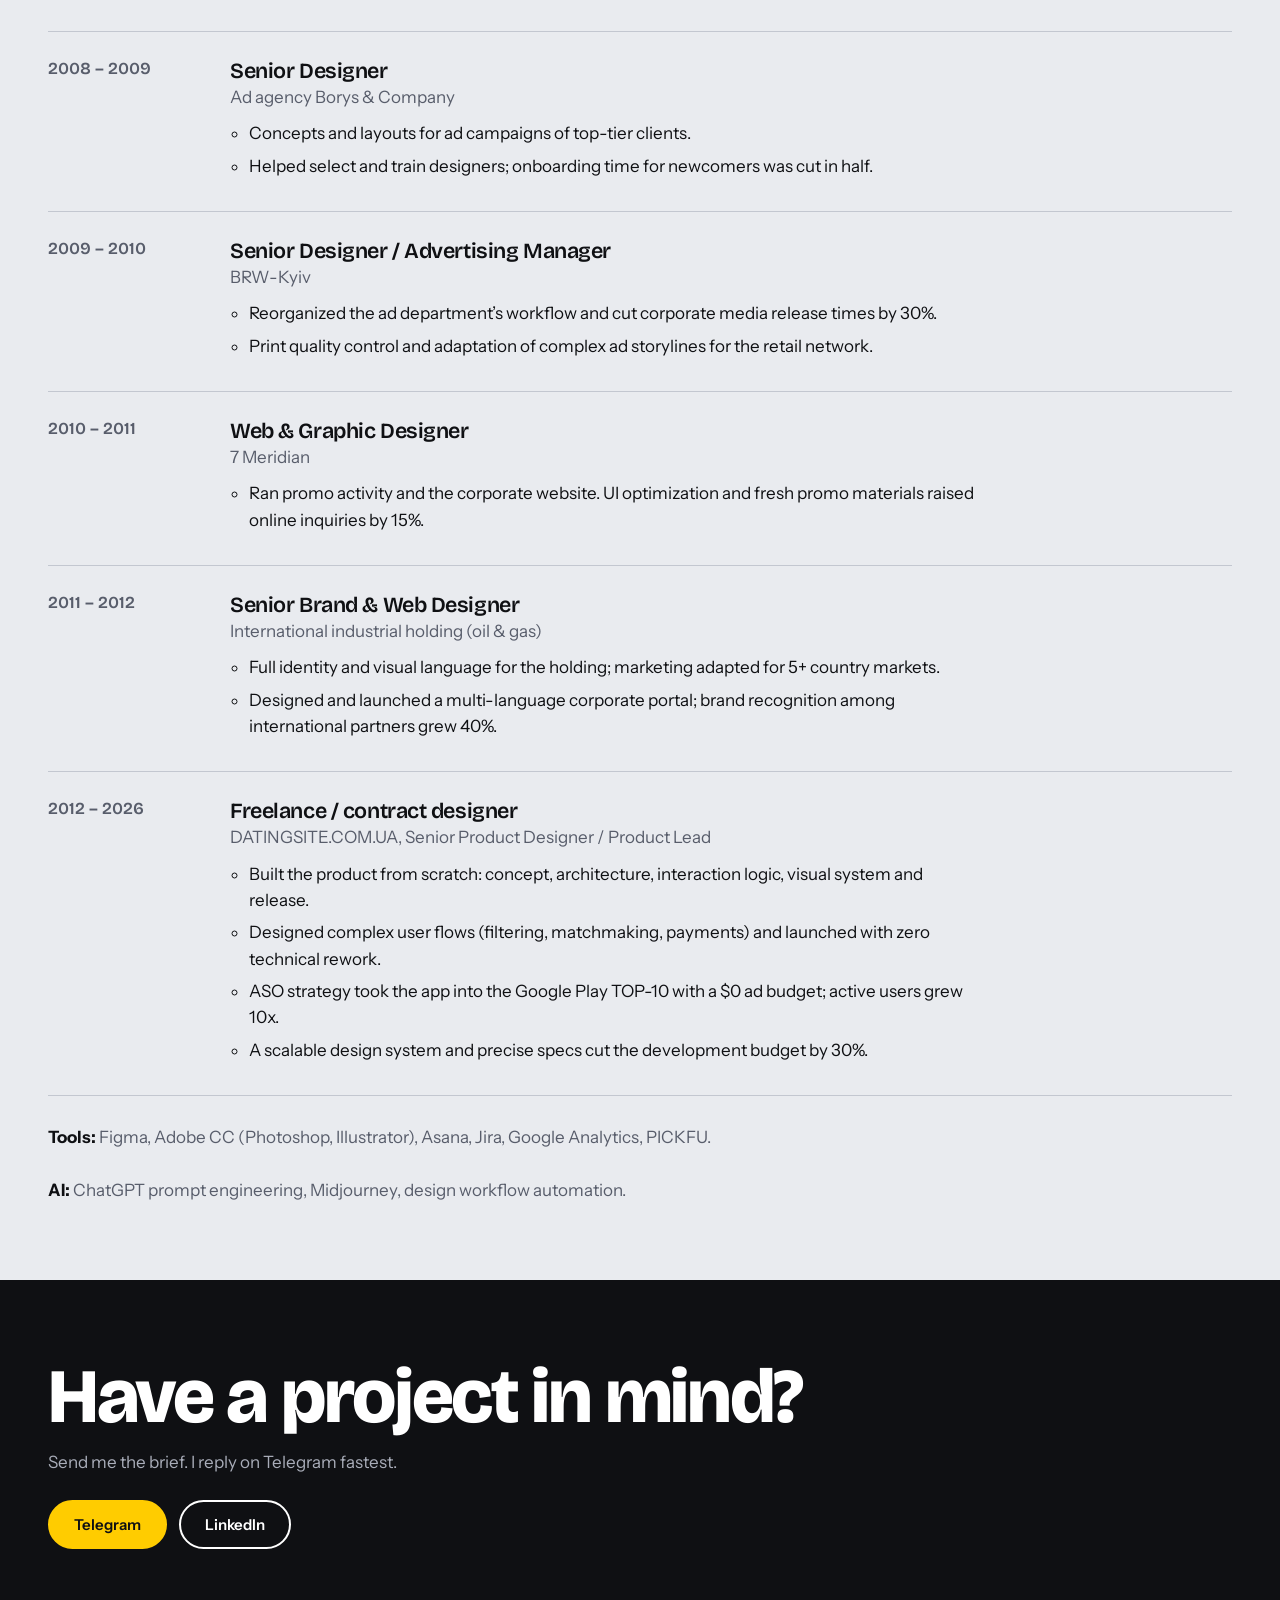
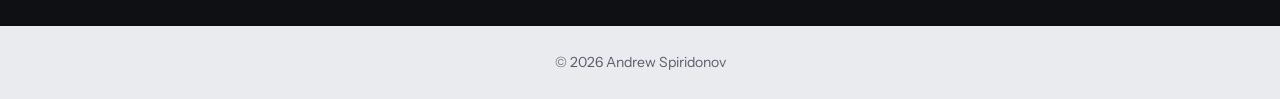
==== commit 240ffc30: "Update index.html change chronology in expierence" ====
--- a/index.html
+++ b/index.html
@@ -53,7 +53,7 @@
         /><span>Andrew Spiridonov</span></a
       >
       <nav aria-label="Main">
-        <a href="#work">MY CREATIVE WORKS</a>
+        <a href="#work">Work</a>
         <a href="#banners">Banners</a>
         <a href="#motion">Motion</a>
         <a href="#experience">Experience</a>
@@ -386,8 +386,7 @@
       <section id="motion" class="wrap">
         <h2>Motion &amp; video</h2>
         <p class="sub">
-          RIGHT reels LINK need a password. Message me on Telegram or call me to
-          get access.
+          Both reels need a password. Message me on Telegram to get access.
         </p>
         <div class="reels">
           <a
@@ -417,6 +416,93 @@
         </p>
         <ol class="jobs">
           <li>
+            <time>2007</time>
+            <div>
+              <h3>Head of Advertising / Senior Graphic Designer</h3>
+              <p class="co">Tsvit Dyvaniv</p>
+              <ul>
+                <li>
+                  Promoted from designer to head of advertising in under a year.
+                </li>
+                <li>
+                  Two ad campaigns brought in over 1 million UAH in direct
+                  revenue.
+                </li>
+                <li>
+                  Built the department and a full-cycle process, from idea to
+                  print and installation; defective output costs fell 25%.
+                </li>
+                <li>
+                  A unified retail visual standard made new store launches 2x
+                  faster.
+                </li>
+              </ul>
+            </div>
+          </li>
+          <li>
+            <time>2008 – 2009</time>
+            <div>
+              <h3>Senior Designer</h3>
+              <p class="co">Ad agency Borys &amp; Company</p>
+              <ul>
+                <li>
+                  Concepts and layouts for ad campaigns of top-tier clients.
+                </li>
+                <li>
+                  Helped select and train designers; onboarding time for
+                  newcomers was cut in half.
+                </li>
+              </ul>
+            </div>
+          </li>
+          <li>
+            <time>2009 – 2010</time>
+            <div>
+              <h3>Senior Designer / Advertising Manager</h3>
+              <p class="co">BRW-Kyiv</p>
+              <ul>
+                <li>
+                  Reorganized the ad department’s workflow and cut corporate
+                  media release times by 30%.
+                </li>
+                <li>
+                  Print quality control and adaptation of complex ad storylines
+                  for the retail network.
+                </li>
+              </ul>
+            </div>
+          </li>
+          <li>
+            <time>2010 – 2011</time>
+            <div>
+              <h3>Web &amp; Graphic Designer</h3>
+              <p class="co">7 Meridian</p>
+              <ul>
+                <li>
+                  Ran promo activity and the corporate website. UI optimization
+                  and fresh promo materials raised online inquiries by 15%.
+                </li>
+              </ul>
+            </div>
+          </li>
+          <li>
+            <time>2011 – 2012</time>
+            <div>
+              <h3>Senior Brand &amp; Web Designer</h3>
+              <p class="co">International industrial holding (oil &amp; gas)</p>
+              <ul>
+                <li>
+                  Full identity and visual language for the holding; marketing
+                  adapted for 5+ country markets.
+                </li>
+                <li>
+                  Designed and launched a multi-language corporate portal; brand
+                  recognition among international partners grew 40%.
+                </li>
+              </ul>
+            </div>
+          </li>
+          <li>
             <time>2012 – 2026</time>
             <div>
               <h3>Freelance / contract designer</h3>
@@ -443,98 +529,11 @@
               </ul>
             </div>
           </li>
-          <li>
-            <time>2011 – 2012</time>
-            <div>
-              <h3>Senior Brand &amp; Web Designer</h3>
-              <p class="co">International industrial holding (oil &amp; gas)</p>
-              <ul>
-                <li>
-                  Full identity and visual language for the holding; marketing
-                  adapted for 5+ country markets.
-                </li>
-                <li>
-                  Designed and launched a multi-language corporate portal; brand
-                  recognition among international partners grew 40%.
-                </li>
-              </ul>
-            </div>
-          </li>
-          <li>
-            <time>2010 – 2011</time>
-            <div>
-              <h3>Web &amp; Graphic Designer</h3>
-              <p class="co">7 Meridian</p>
-              <ul>
-                <li>
-                  Ran promo activity and the corporate website. UI optimization
-                  and fresh promo materials raised online inquiries by 15%.
-                </li>
-              </ul>
-            </div>
-          </li>
-          <li>
-            <time>2009 – 2010</time>
-            <div>
-              <h3>Senior Designer / Advertising Manager</h3>
-              <p class="co">BRW-Kyiv</p>
-              <ul>
-                <li>
-                  Reorganized the ad department’s workflow and cut corporate
-                  media release times by 30%.
-                </li>
-                <li>
-                  Print quality control and adaptation of complex ad storylines
-                  for the retail network.
-                </li>
-              </ul>
-            </div>
-          </li>
-          <li>
-            <time>2008 – 2009</time>
-            <div>
-              <h3>Senior Designer</h3>
-              <p class="co">Ad agency Borys &amp; Company</p>
-              <ul>
-                <li>
-                  Concepts and layouts for ad campaigns of top-tier clients.
-                </li>
-                <li>
-                  Helped select and train designers; onboarding time for
-                  newcomers was cut in half.
-                </li>
-              </ul>
-            </div>
-          </li>
-          <li>
-            <time>2007</time>
-            <div>
-              <h3>Head of Advertising / Senior Graphic Designer</h3>
-              <p class="co">Tsvit Dyvaniv</p>
-              <ul>
-                <li>
-                  Promoted from designer to head of advertising in under a year.
-                </li>
-                <li>
-                  Two ad campaigns brought in over 1 million UAH in direct
-                  revenue.
-                </li>
-                <li>
-                  Built the department and a full-cycle process, from idea to
-                  print and installation; defective output costs fell 25%.
-                </li>
-                <li>
-                  A unified retail visual standard made new store launches 2x
-                  faster.
-                </li>
-              </ul>
-            </div>
-          </li>
         </ol>
         <p class="tools">
           <b>Tools:</b> Figma, Adobe CC (Photoshop, Illustrator), Asana, Jira,
-          Google Analytics, PICKFU. <b>AI:</b> ChatGPT prompt engineering,
-          Midjourney, design workflow automation.
+          Google Analytics, PICKFU. <b> <br /><br />AI:</b> ChatGPT prompt
+          engineering, Midjourney, design workflow automation.
         </p>
       </section>
 
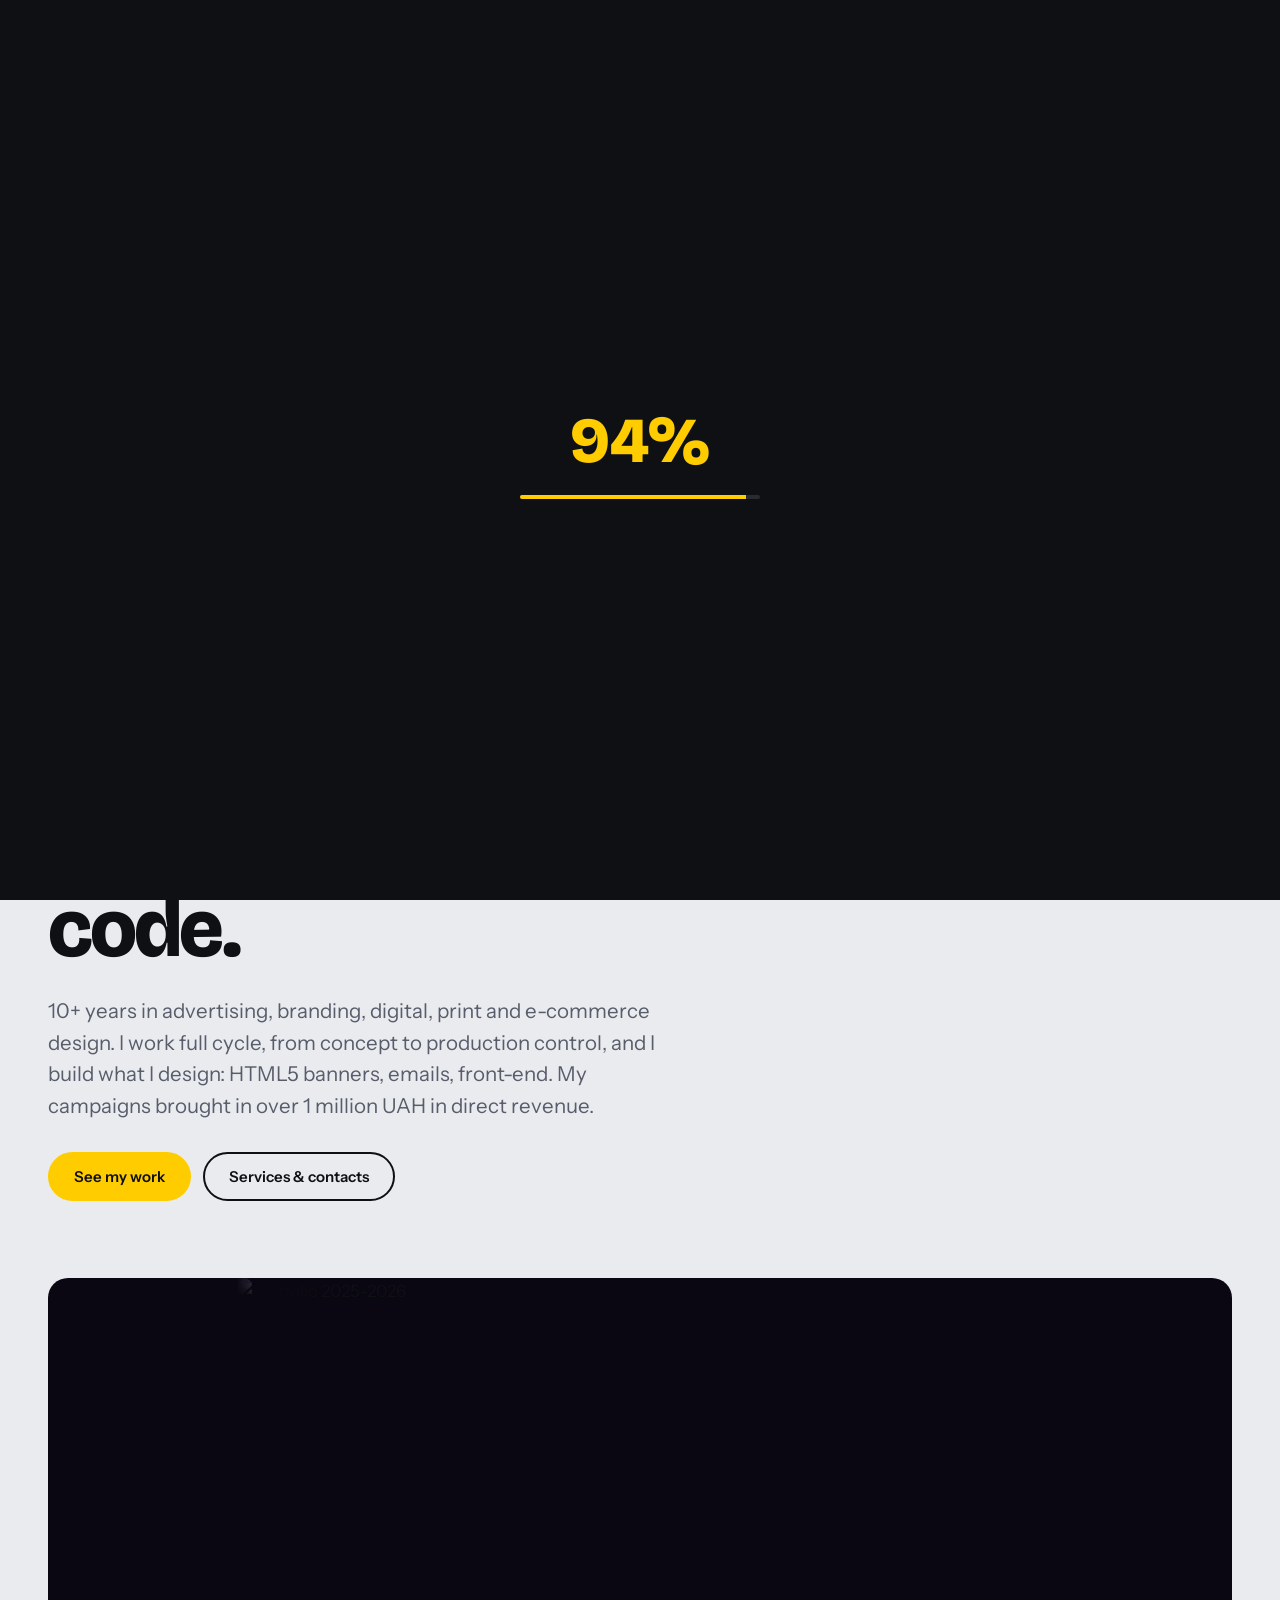
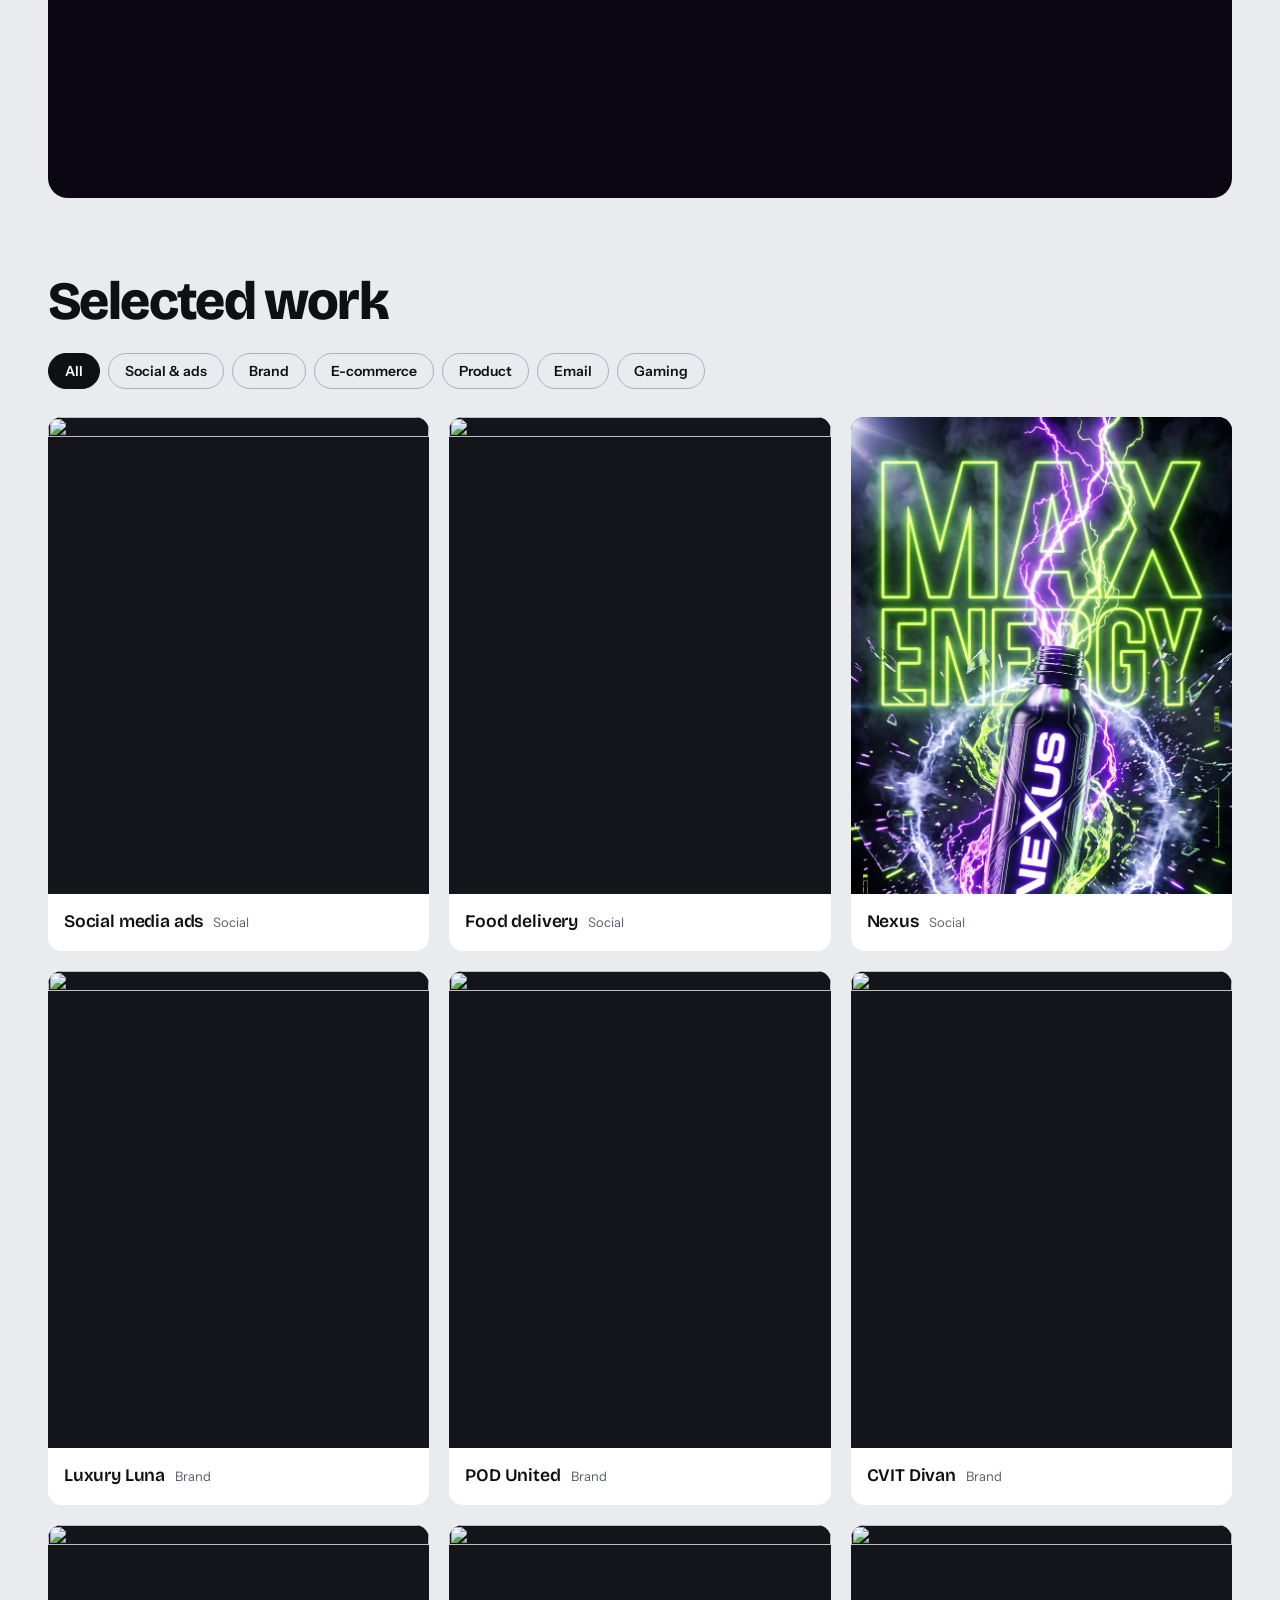
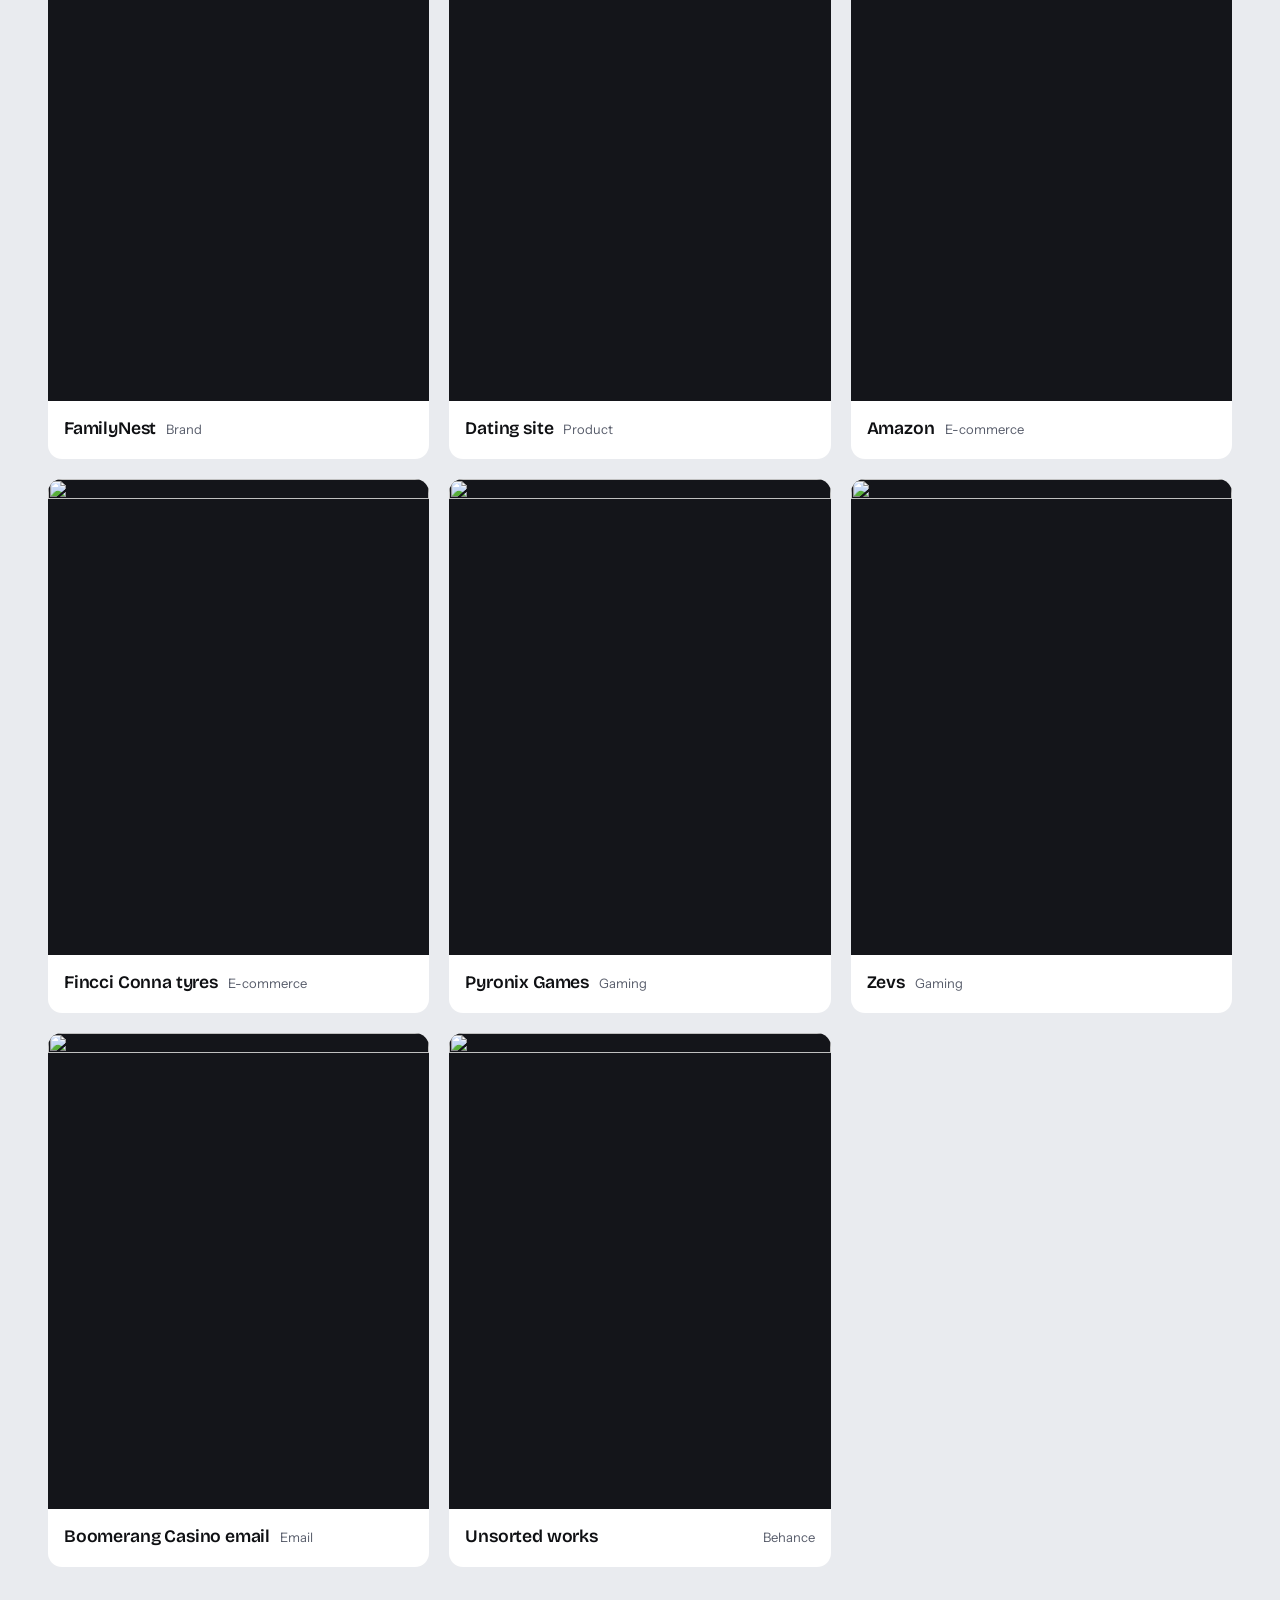
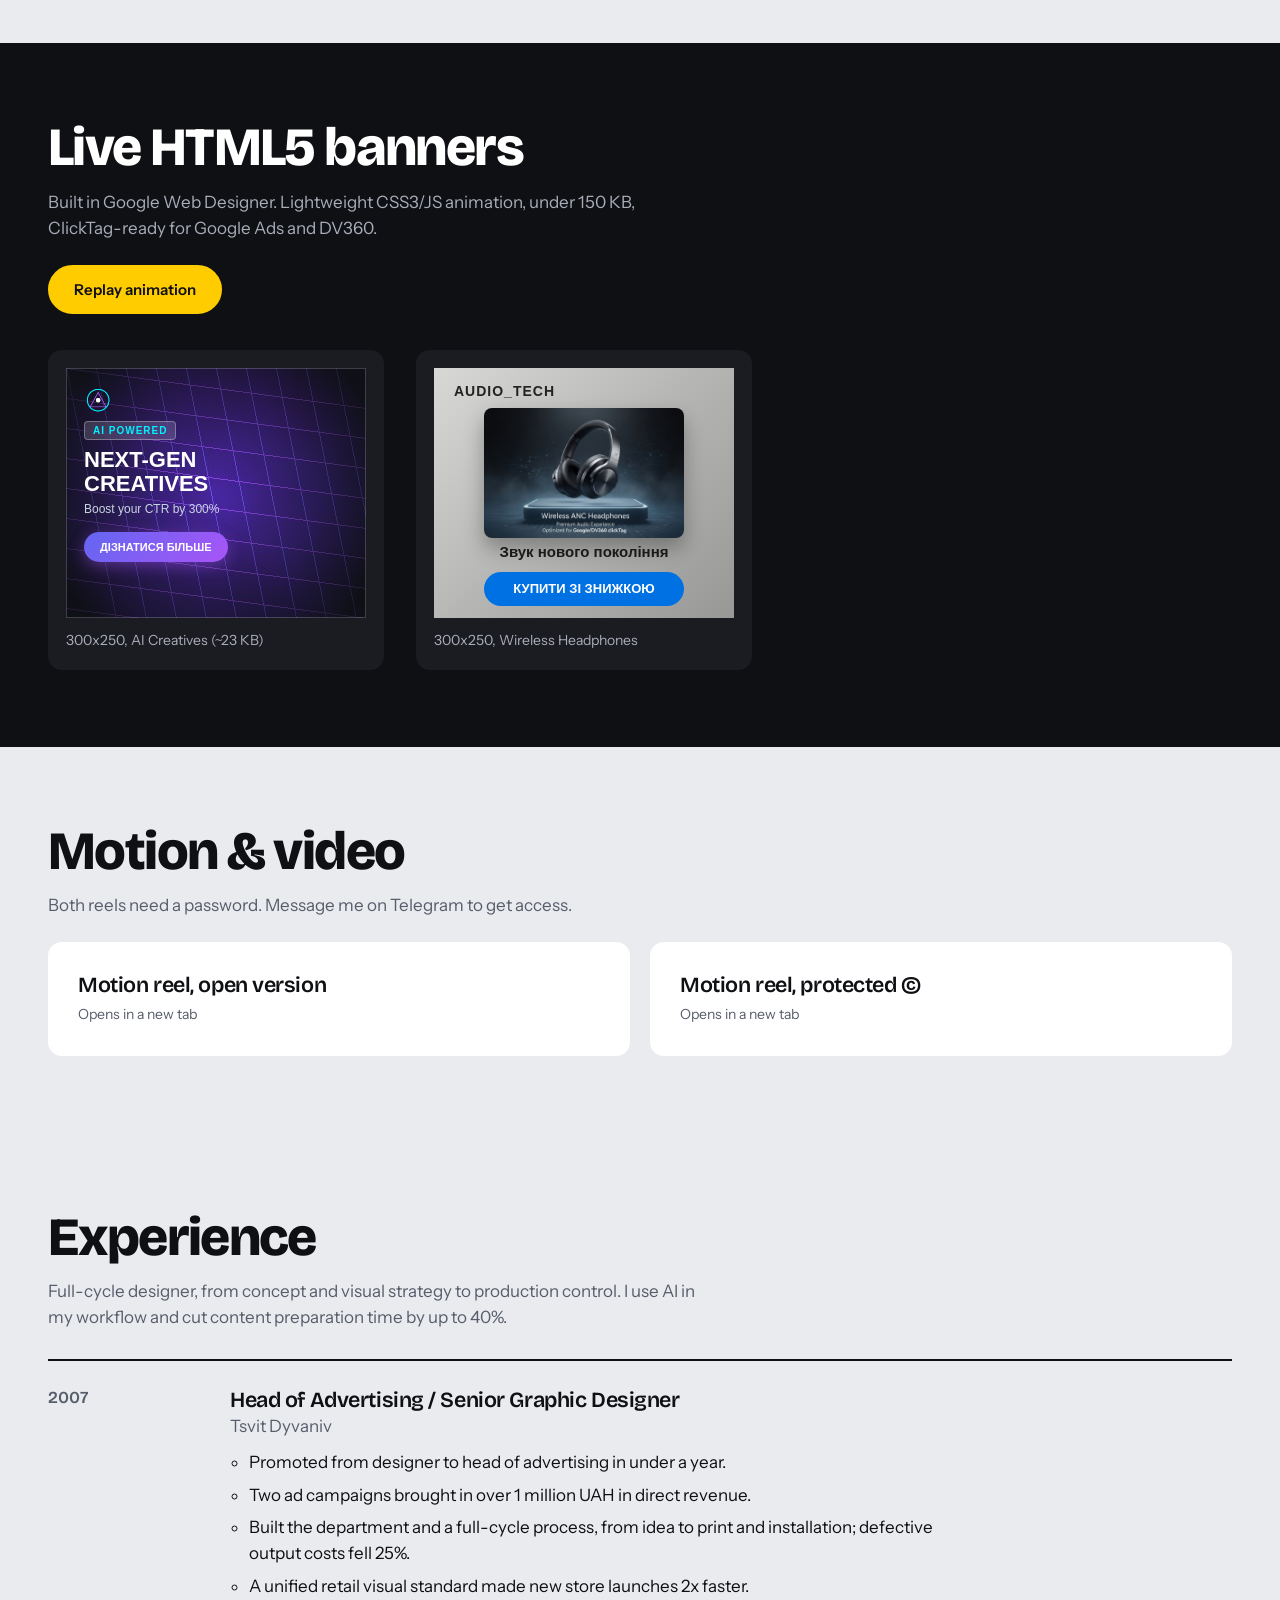
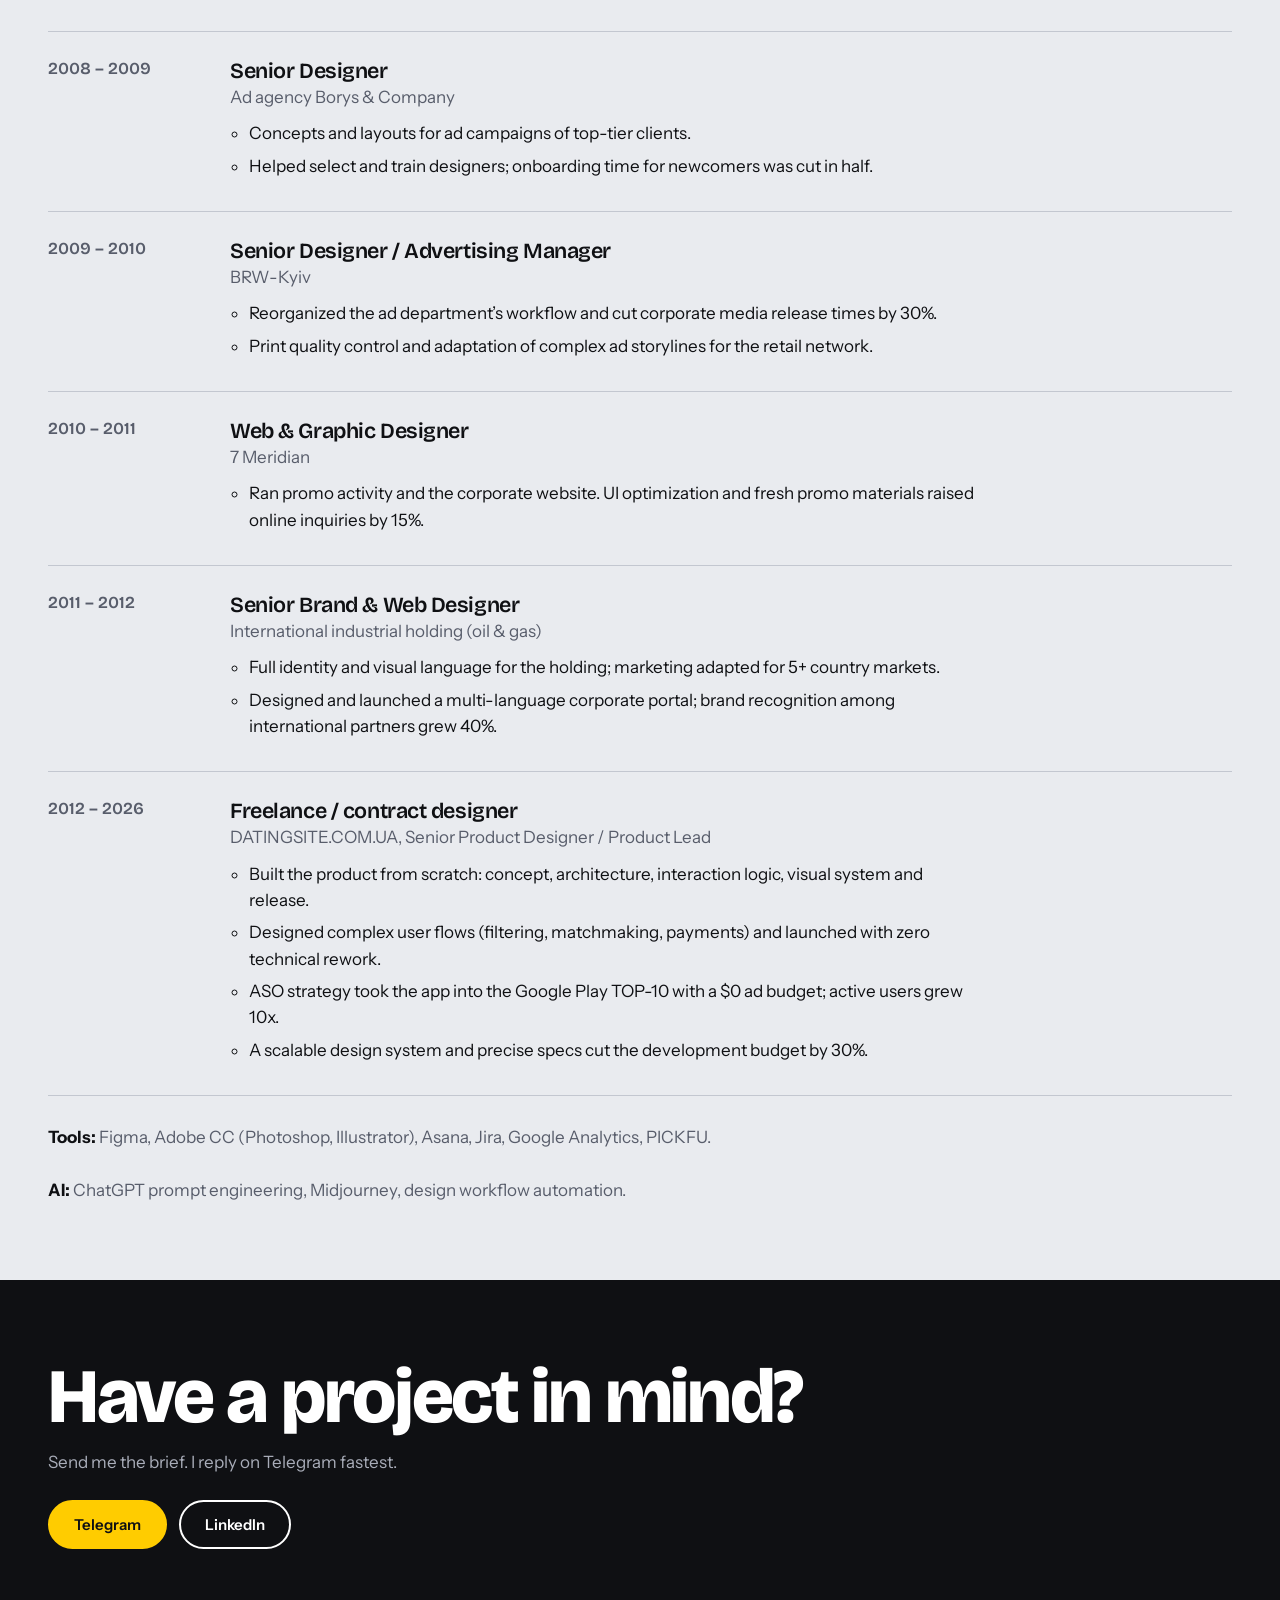
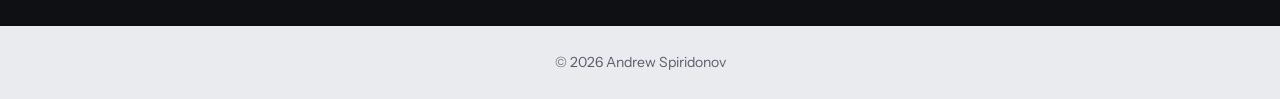
==== commit 9f07302b: "Update index.html" ====
--- a/index.html
+++ b/index.html
@@ -193,6 +193,20 @@
           </button>
           <button
             class="card"
+            data-cat="social"
+            data-title="Nexus"
+            data-imgs="img/NEXUS1.jpg|img/NEXUS2.png"
+            data-video="img/NEXUS1_vd.mp4|img/NEXUS2_vd.mp4"
+          >
+            <img
+              src="img/NEXUS1.jpg"
+              alt=""
+              loading="lazy"
+              decoding="async"
+            /><span class="meta"><b>Nexus</b><i>Social</i></span>
+          </button>
+          <button
+            class="card"
             data-cat="brand"
             data-title="Luxury Luna"
             data-imgs="img/04_Case_2_LUXERY_LUNA.png"
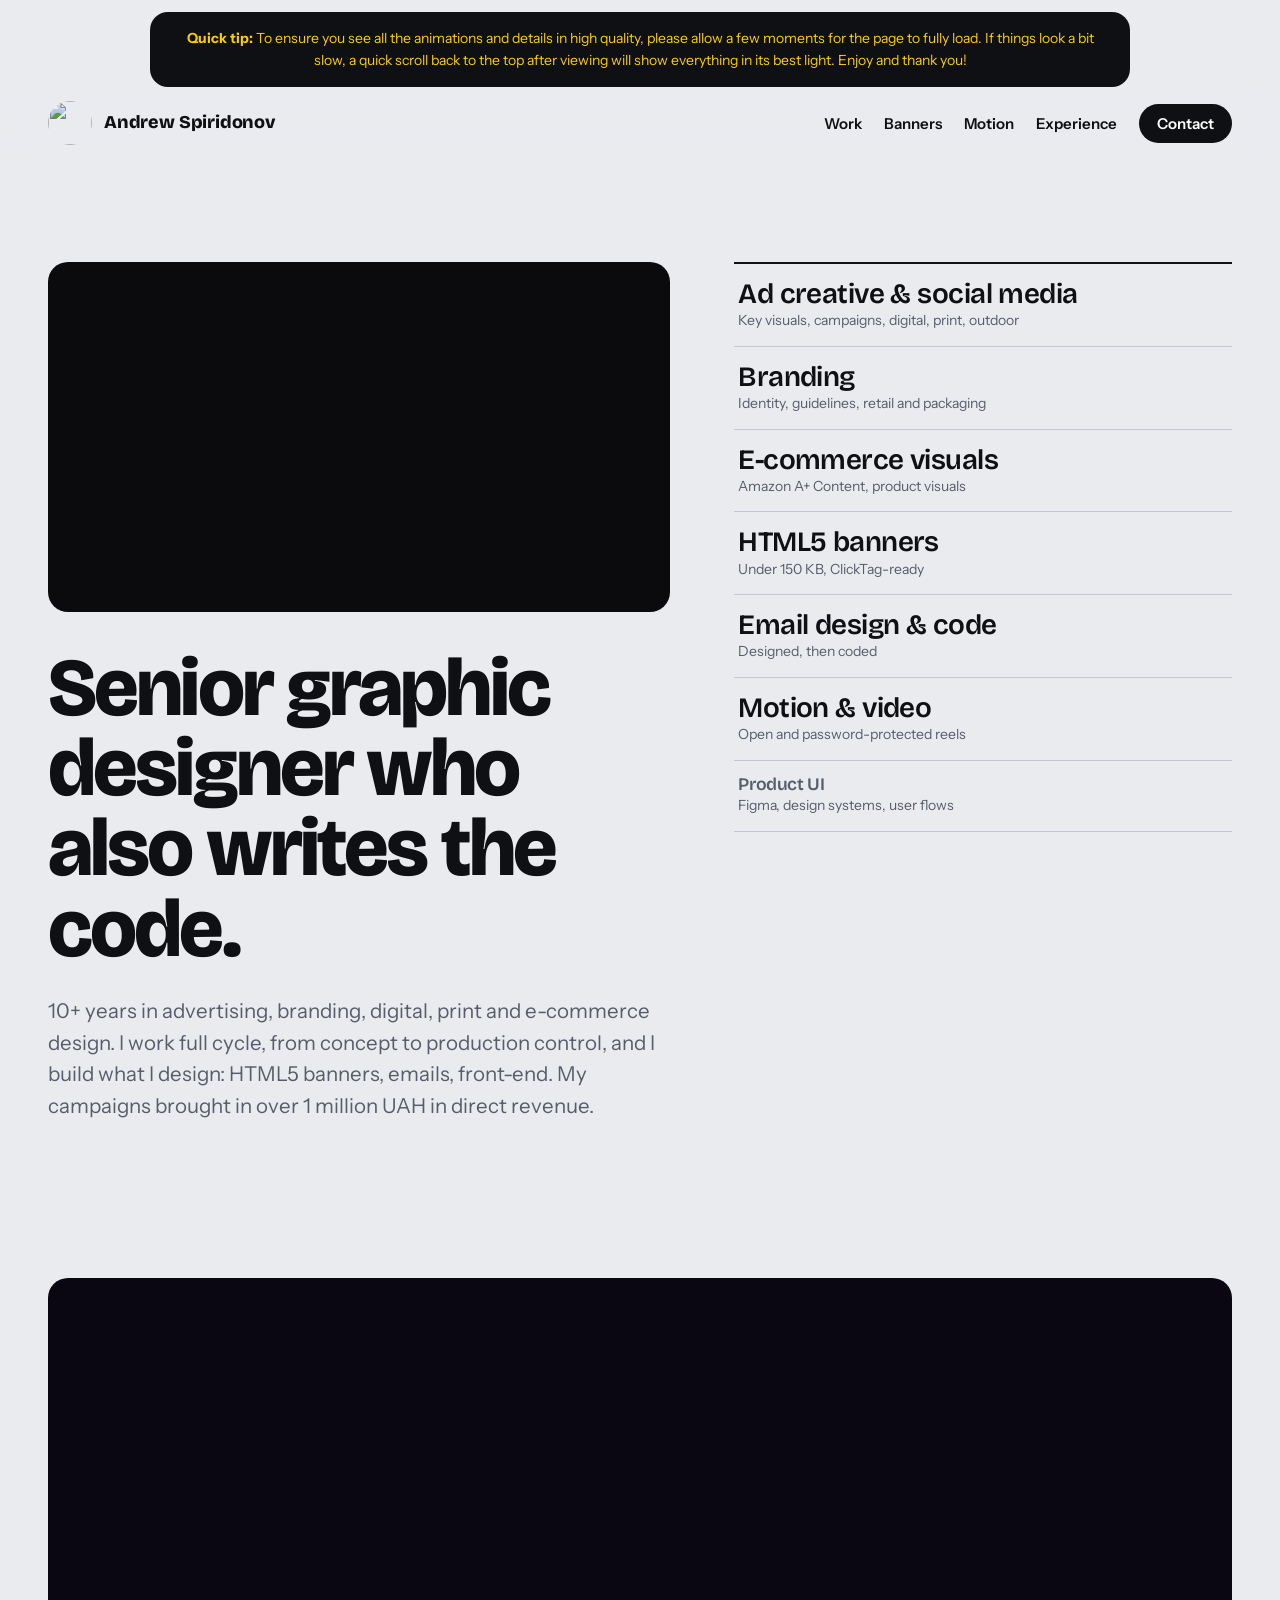
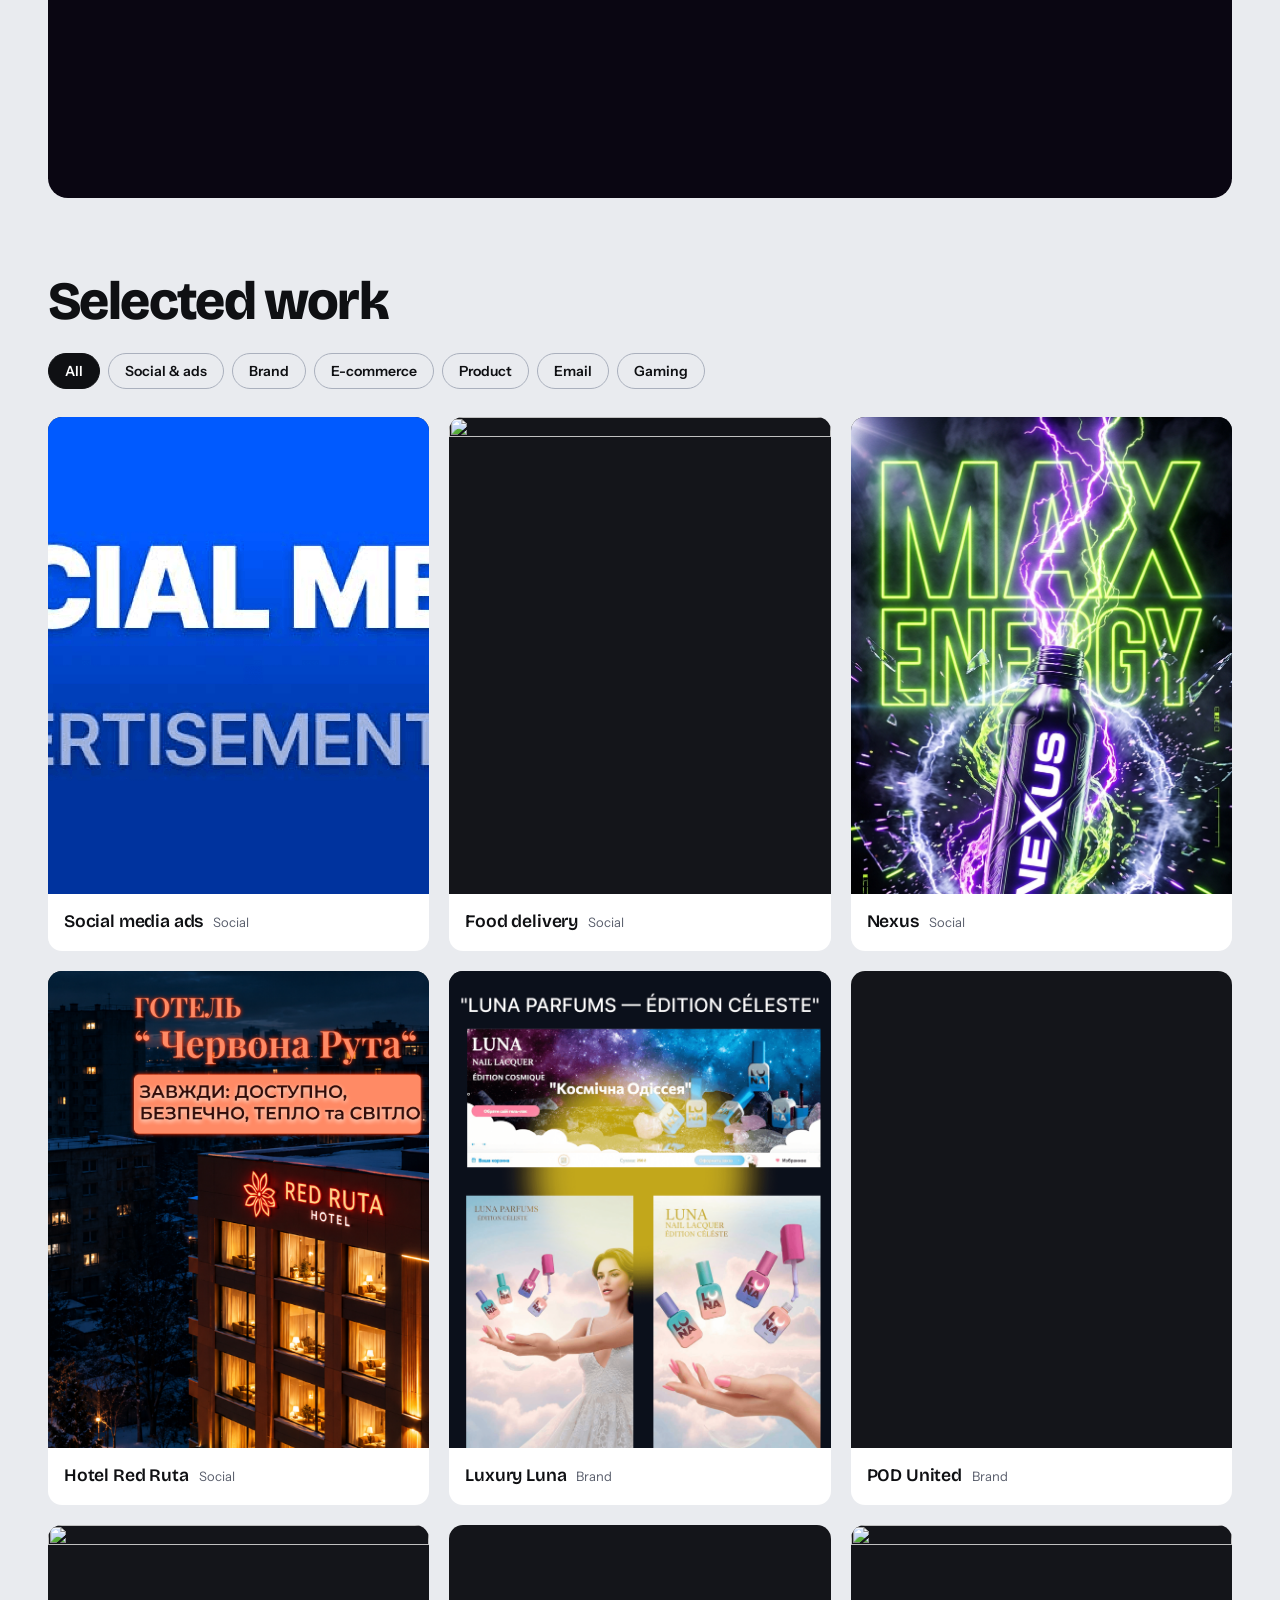
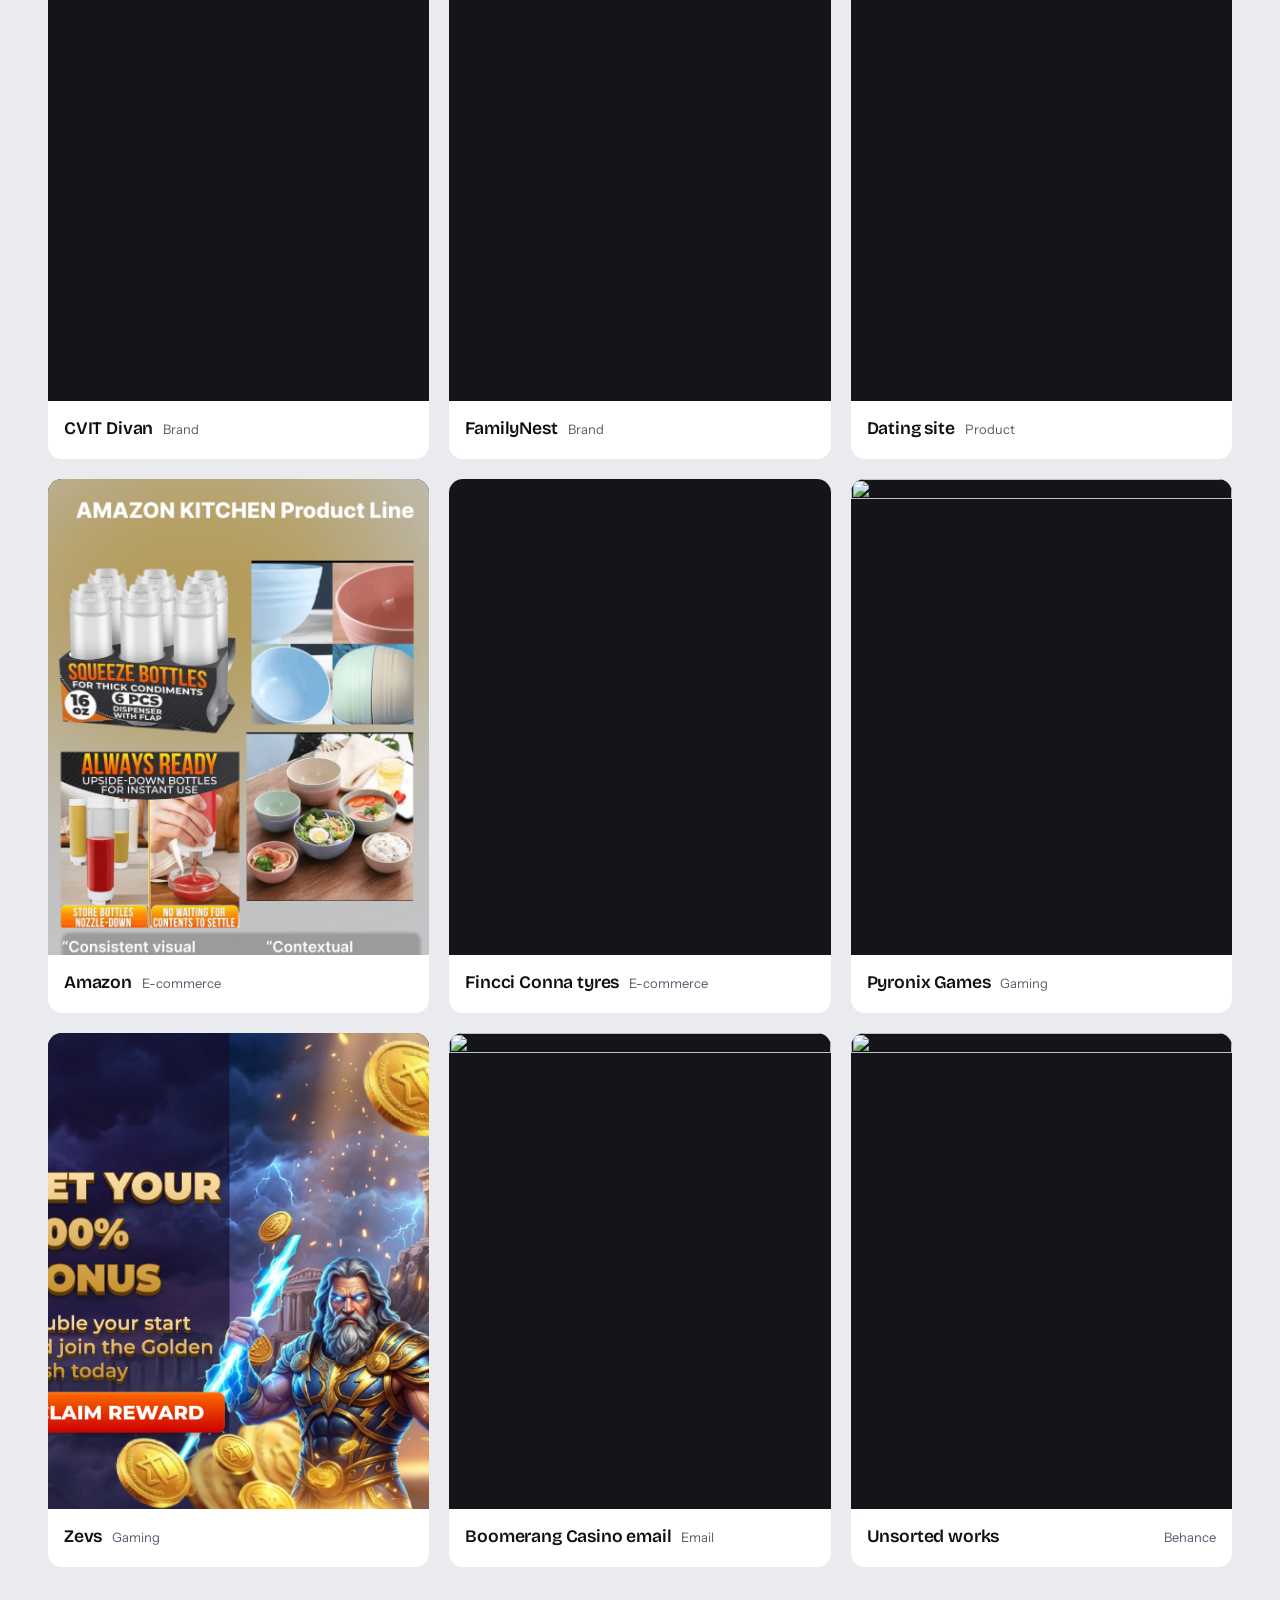
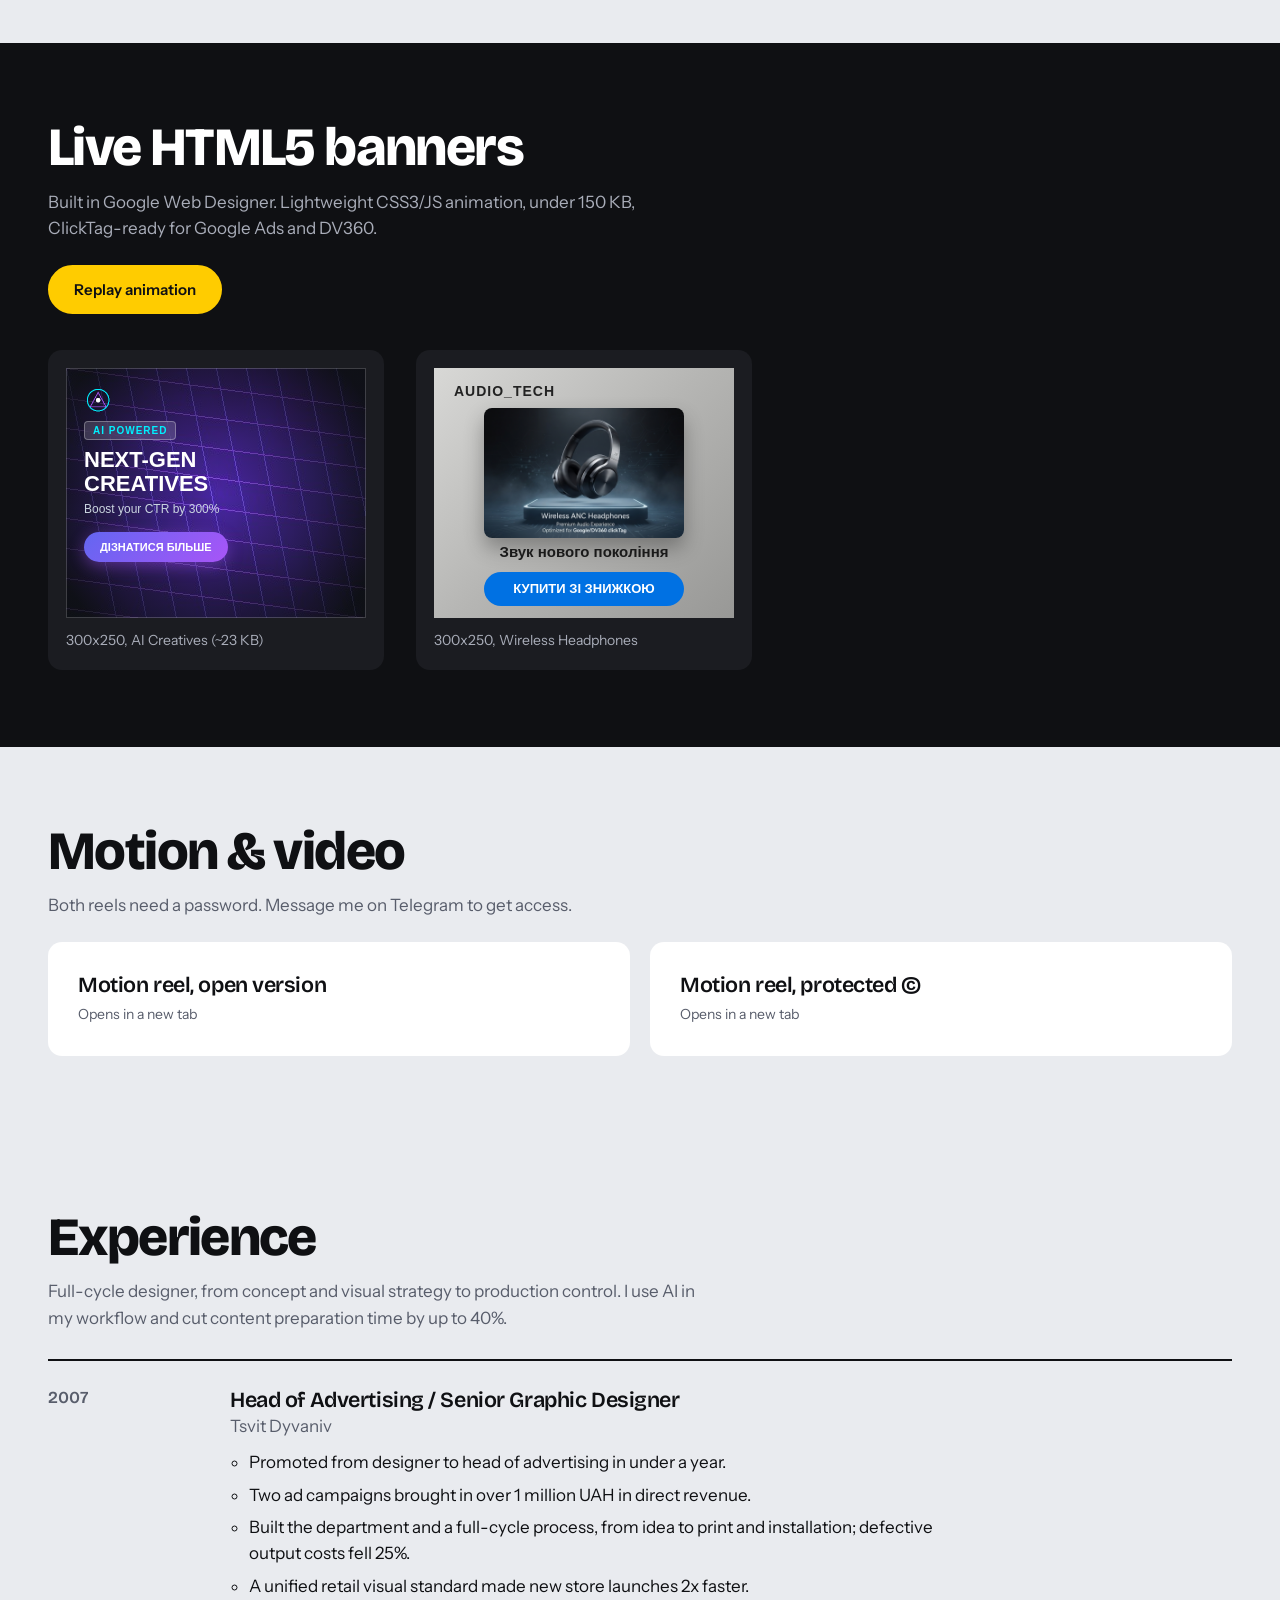
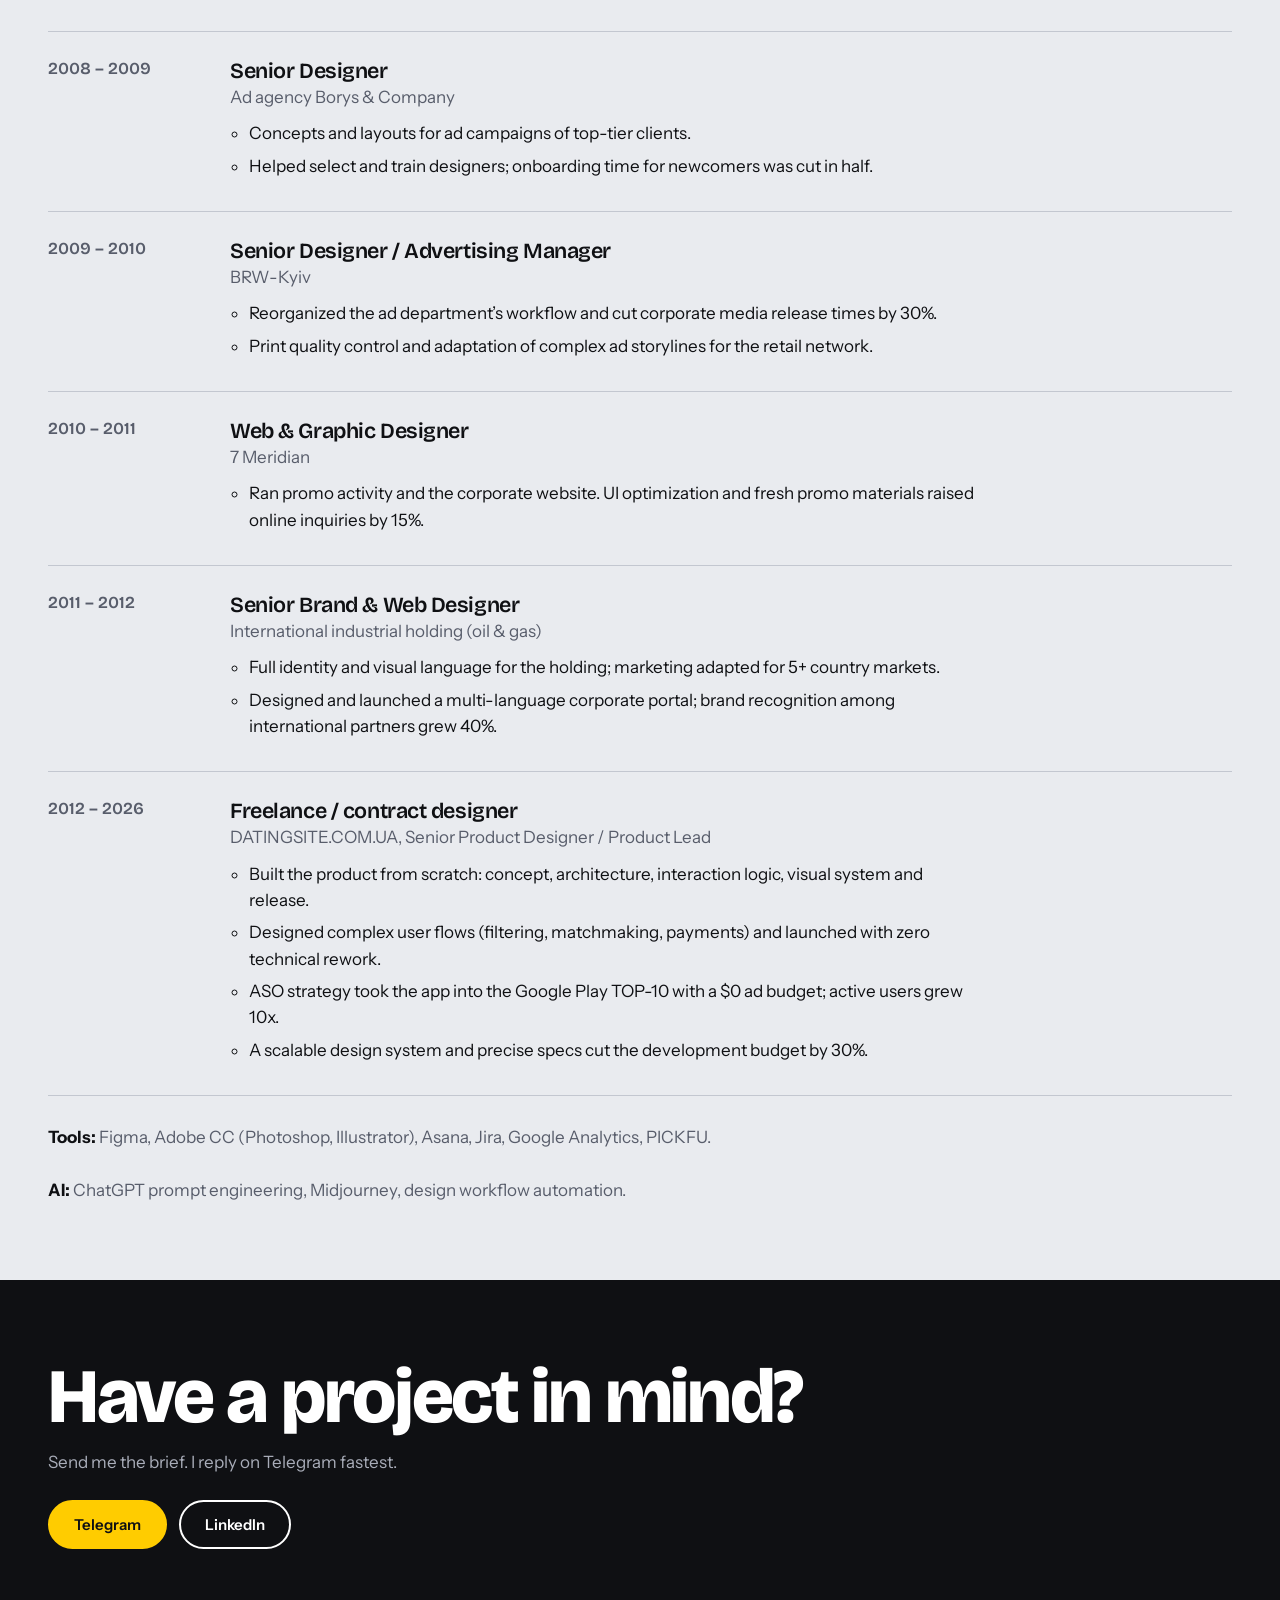
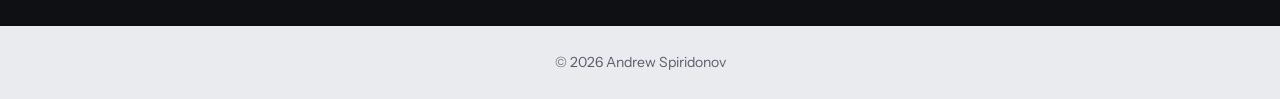
==== commit 7bee419a: "Update index.html added case red ruta" ====
--- a/index.html
+++ b/index.html
@@ -207,6 +207,19 @@
           </button>
           <button
             class="card"
+            data-cat="social"
+            data-title="Hotel Red Ruta"
+            data-imgs="img/REDRUTA1.png|img/REDRUTA2.jpg|img/REDRUTA3.jpg|img/REDRUTA4.png"
+          >
+            <img
+              src="img/REDRUTA1.png"
+              alt=""
+              loading="lazy"
+              decoding="async"
+            /><span class="meta"><b>Hotel Red Ruta</b><i>Social</i></span>
+          </button>
+          <button
+            class="card"
             data-cat="brand"
             data-title="Luxury Luna"
             data-imgs="img/04_Case_2_LUXERY_LUNA.png"
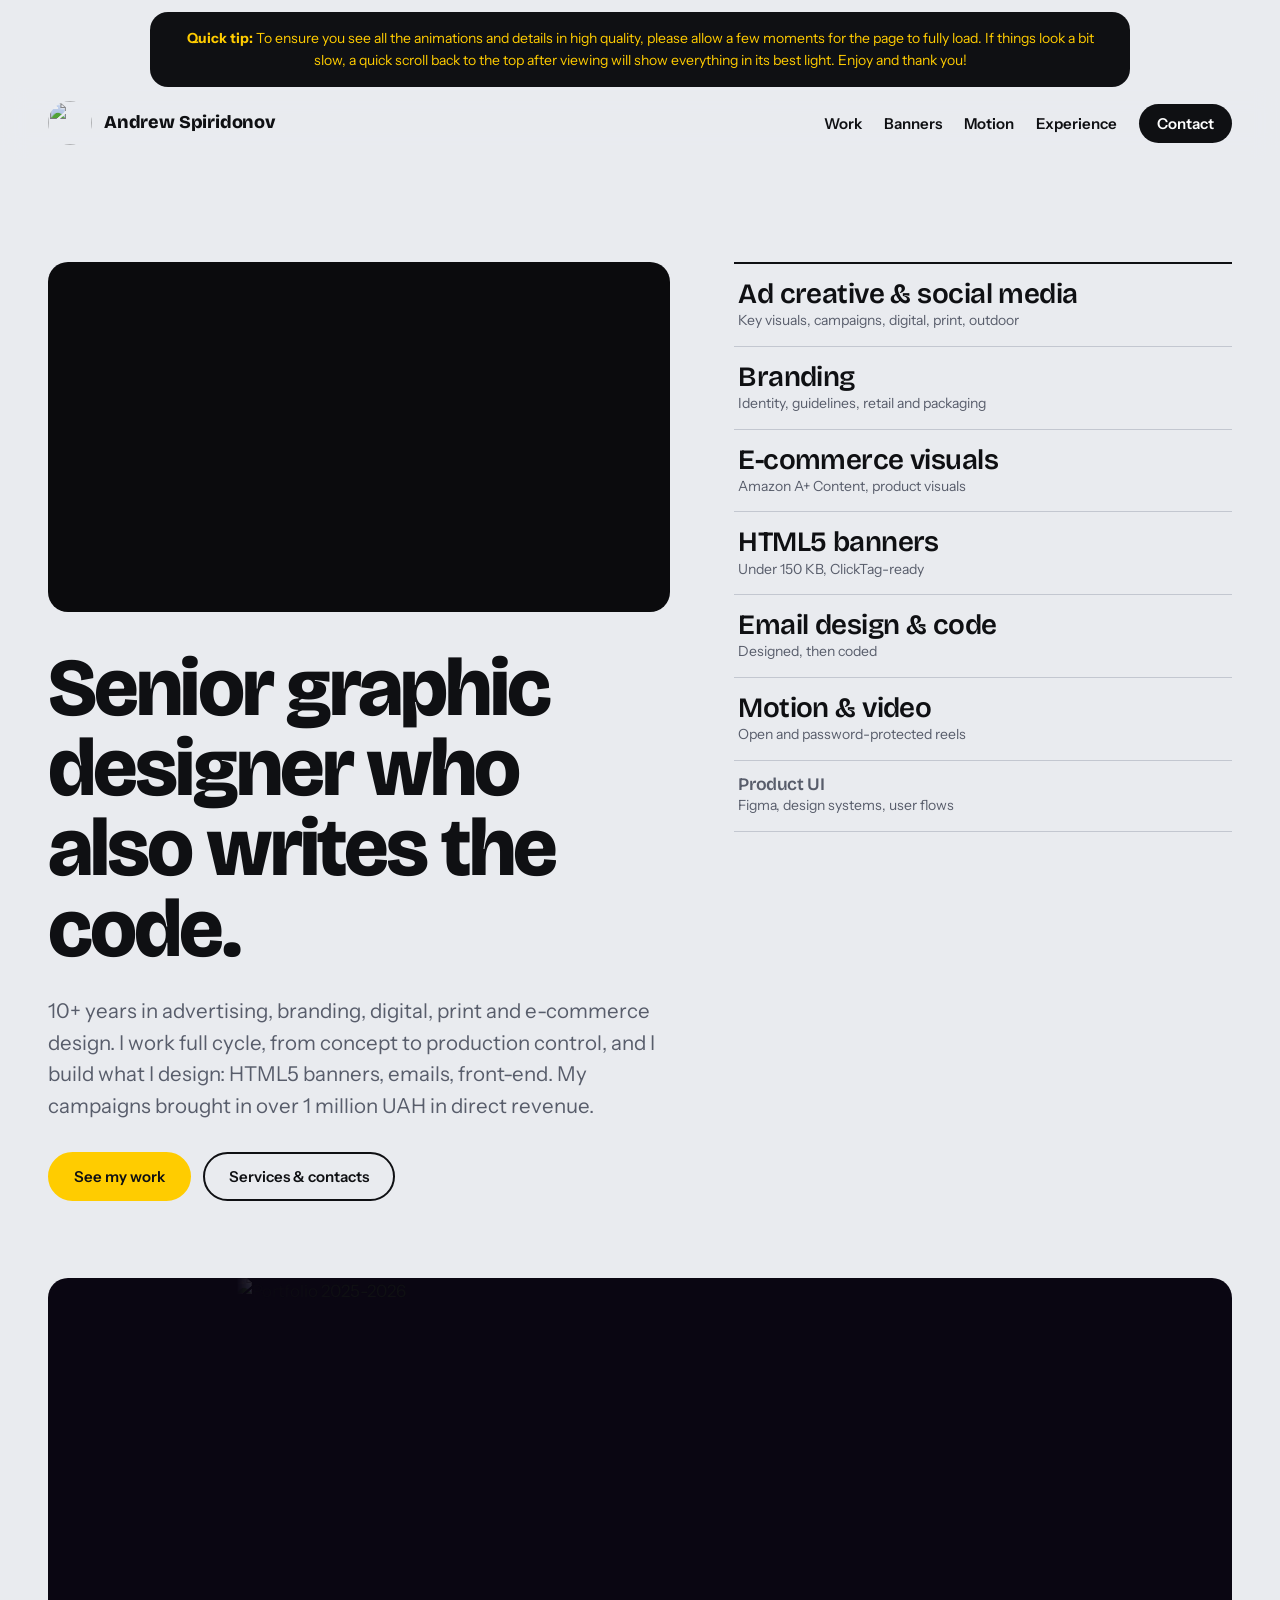
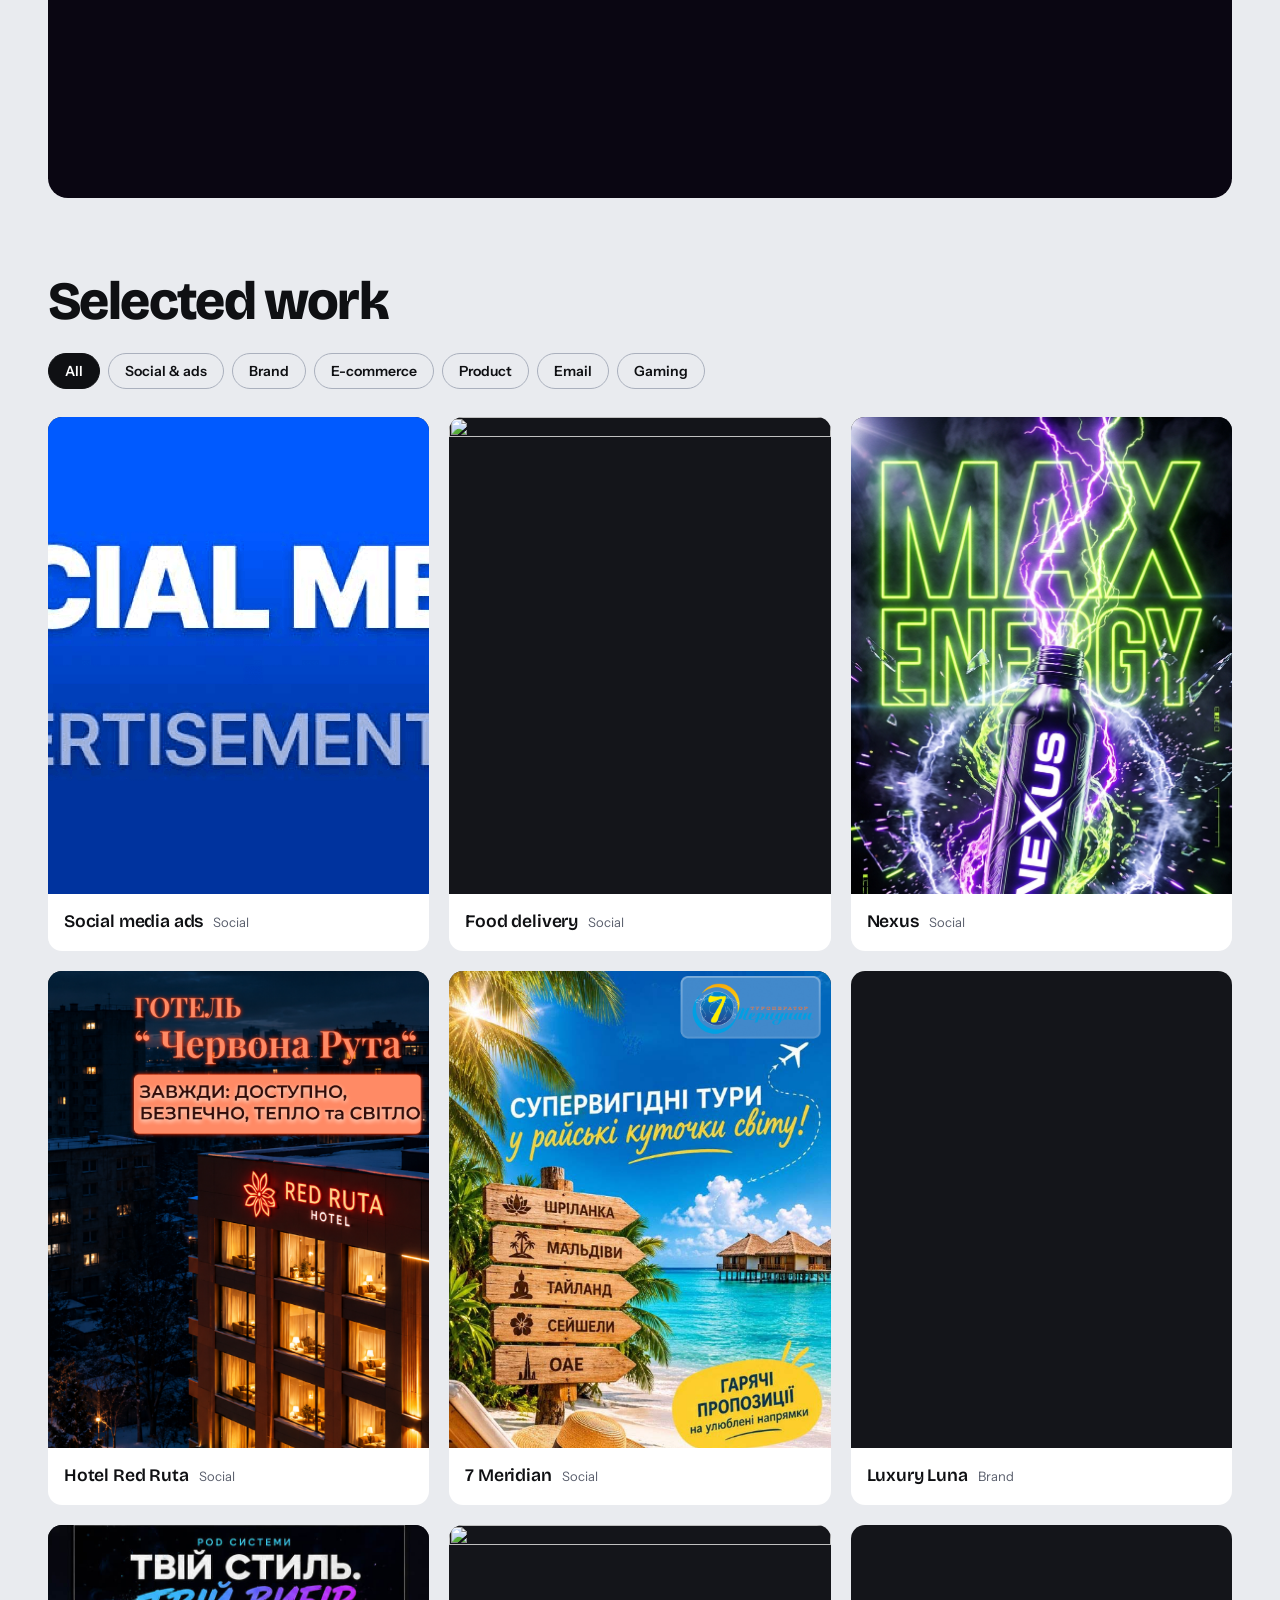
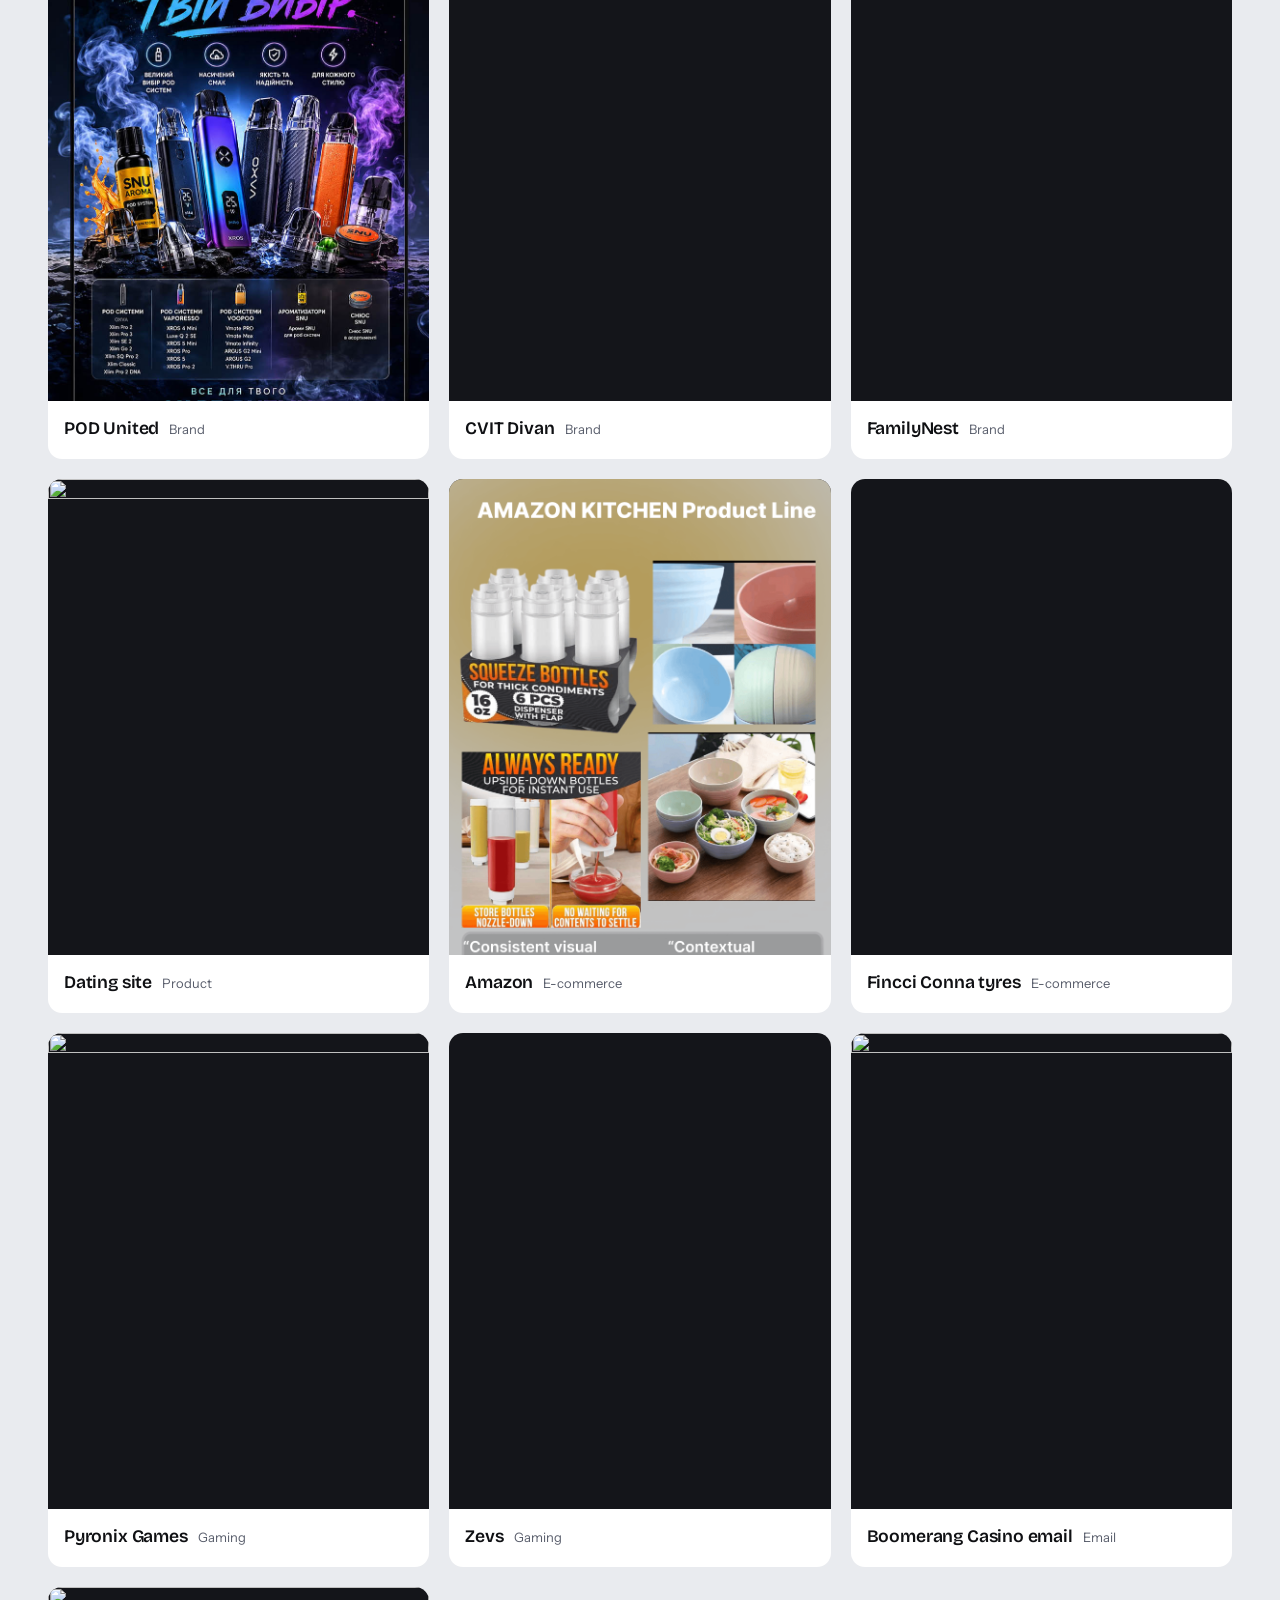
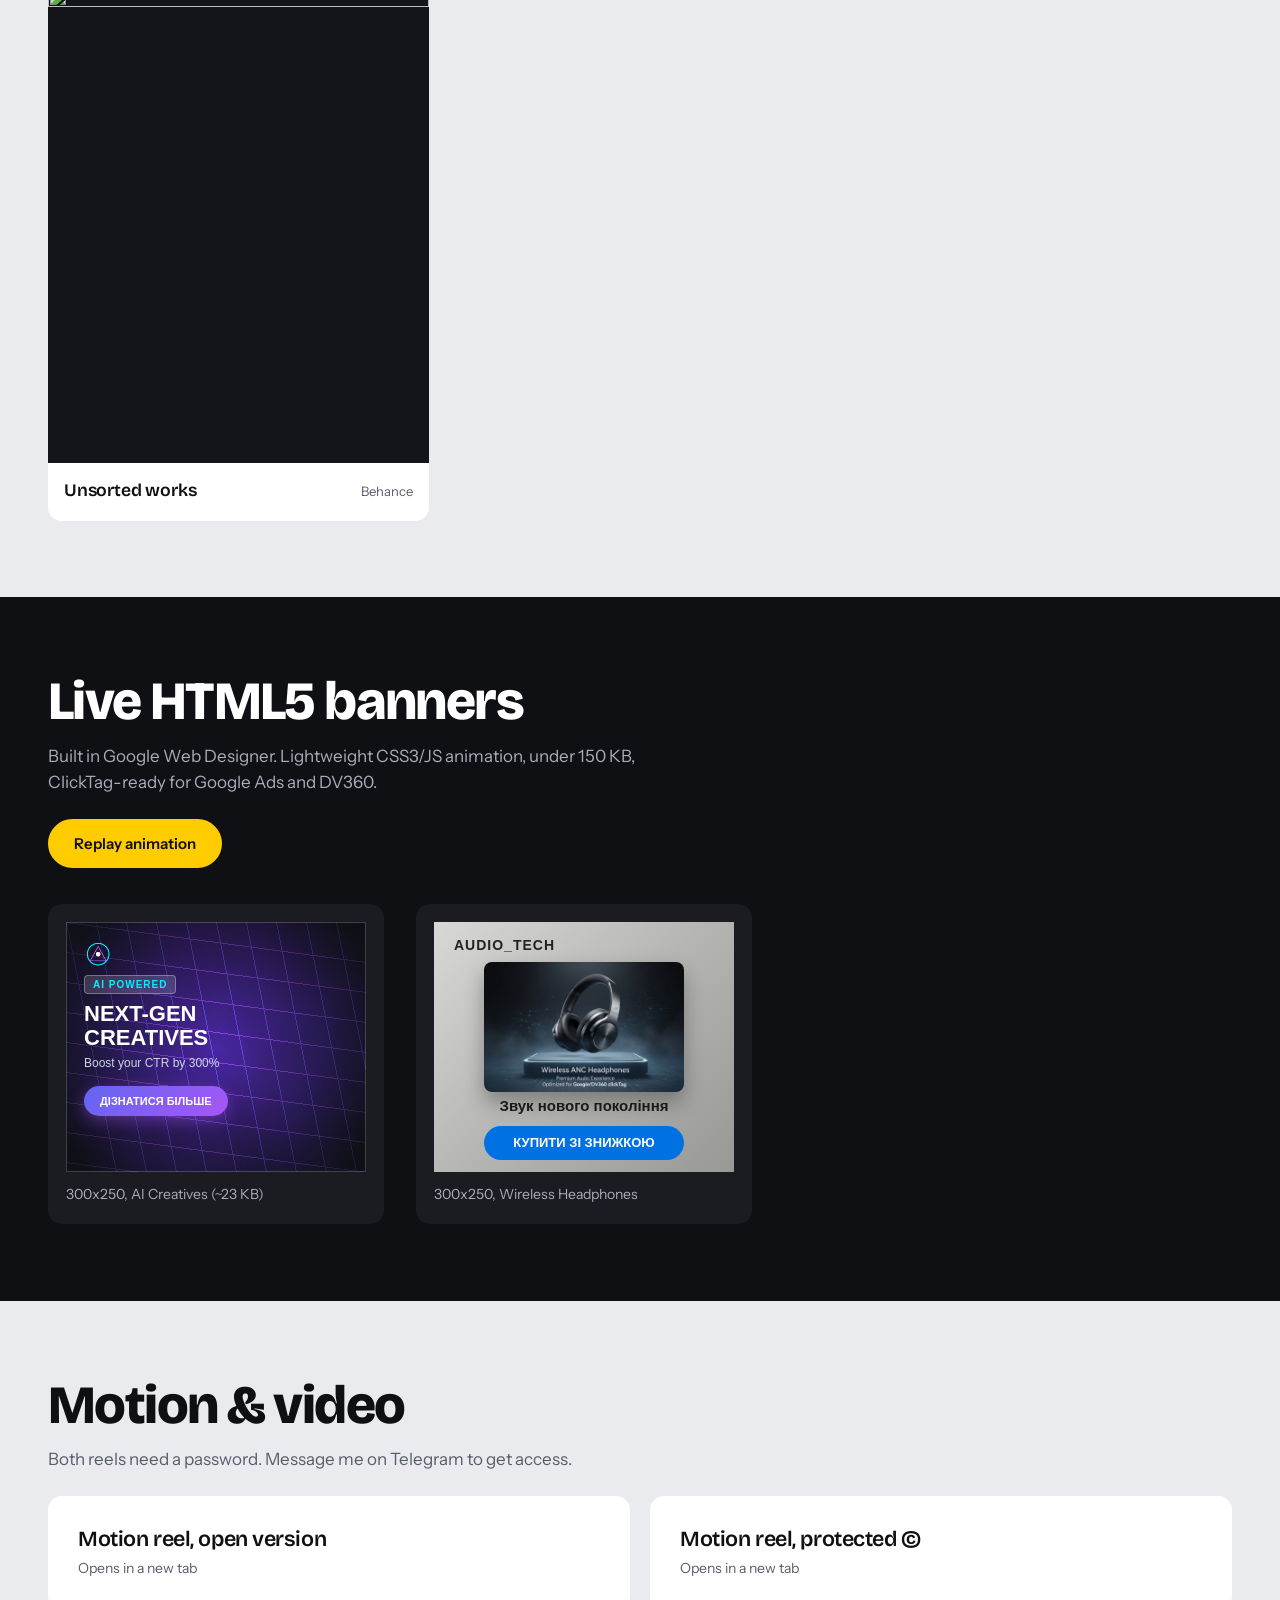
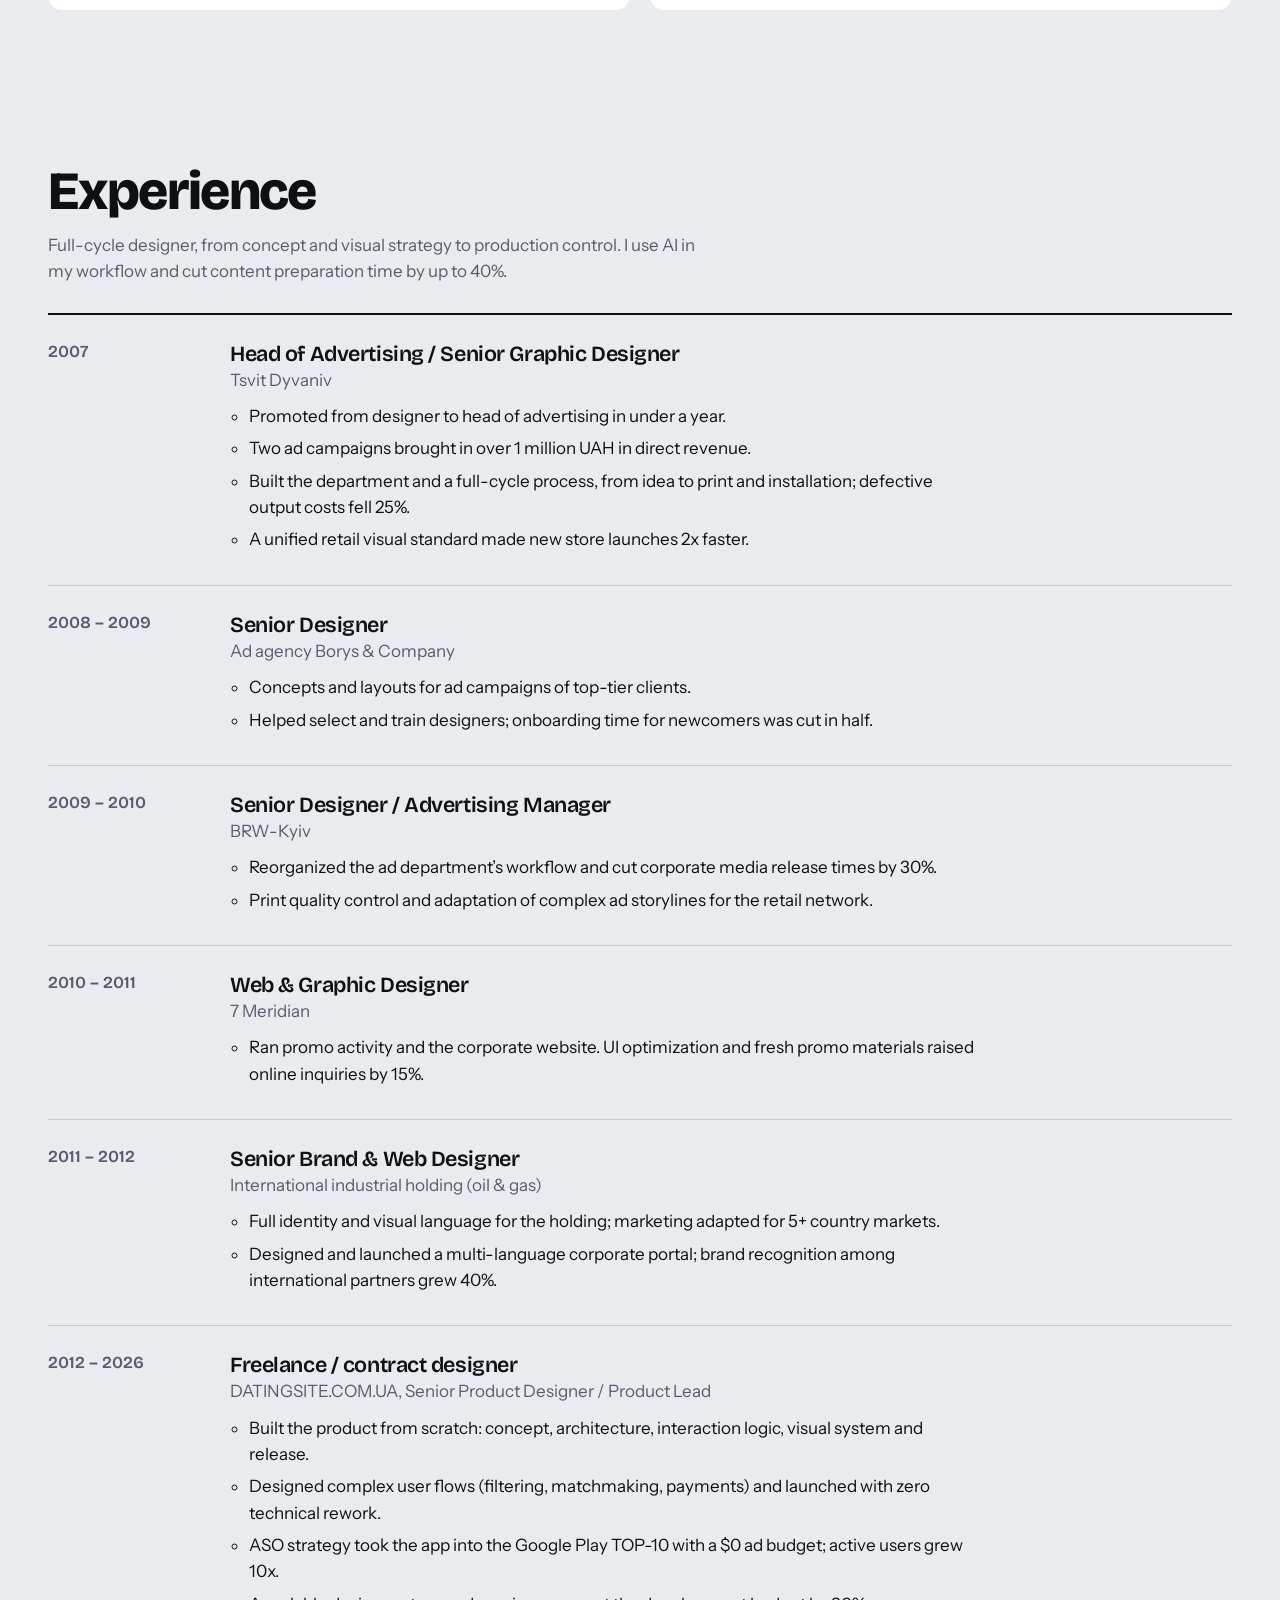
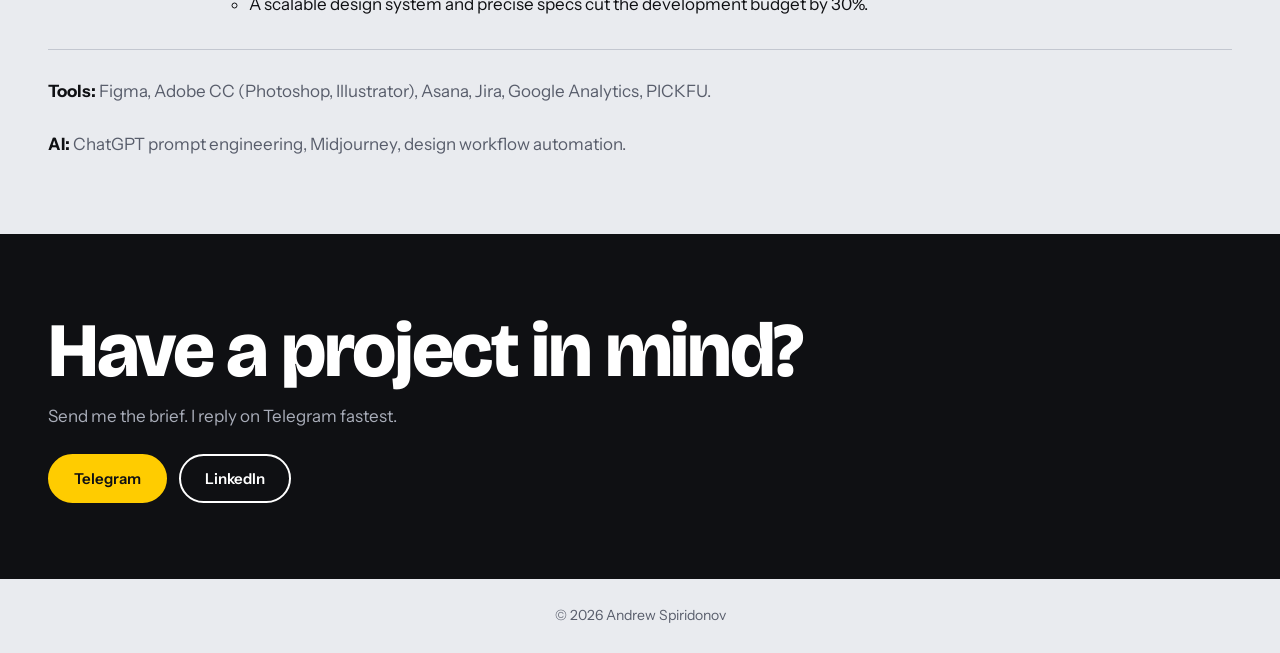
==== commit 1fca7b99: "Update index.html" ====
--- a/index.html
+++ b/index.html
@@ -220,6 +220,19 @@
           </button>
           <button
             class="card"
+            data-cat="social"
+            data-title="7 Meridian"
+            data-imgs="img/7MERIDIAN_RD.png"
+          >
+            <img
+              src="img/7MERIDIAN_RD.png"
+              alt=""
+              loading="lazy"
+              decoding="async"
+            /><span class="meta"><b>7 Meridian</b><i>Social</i></span>
+          </button>
+          <button
+            class="card"
             data-cat="brand"
             data-title="Luxury Luna"
             data-imgs="img/04_Case_2_LUXERY_LUNA.png"
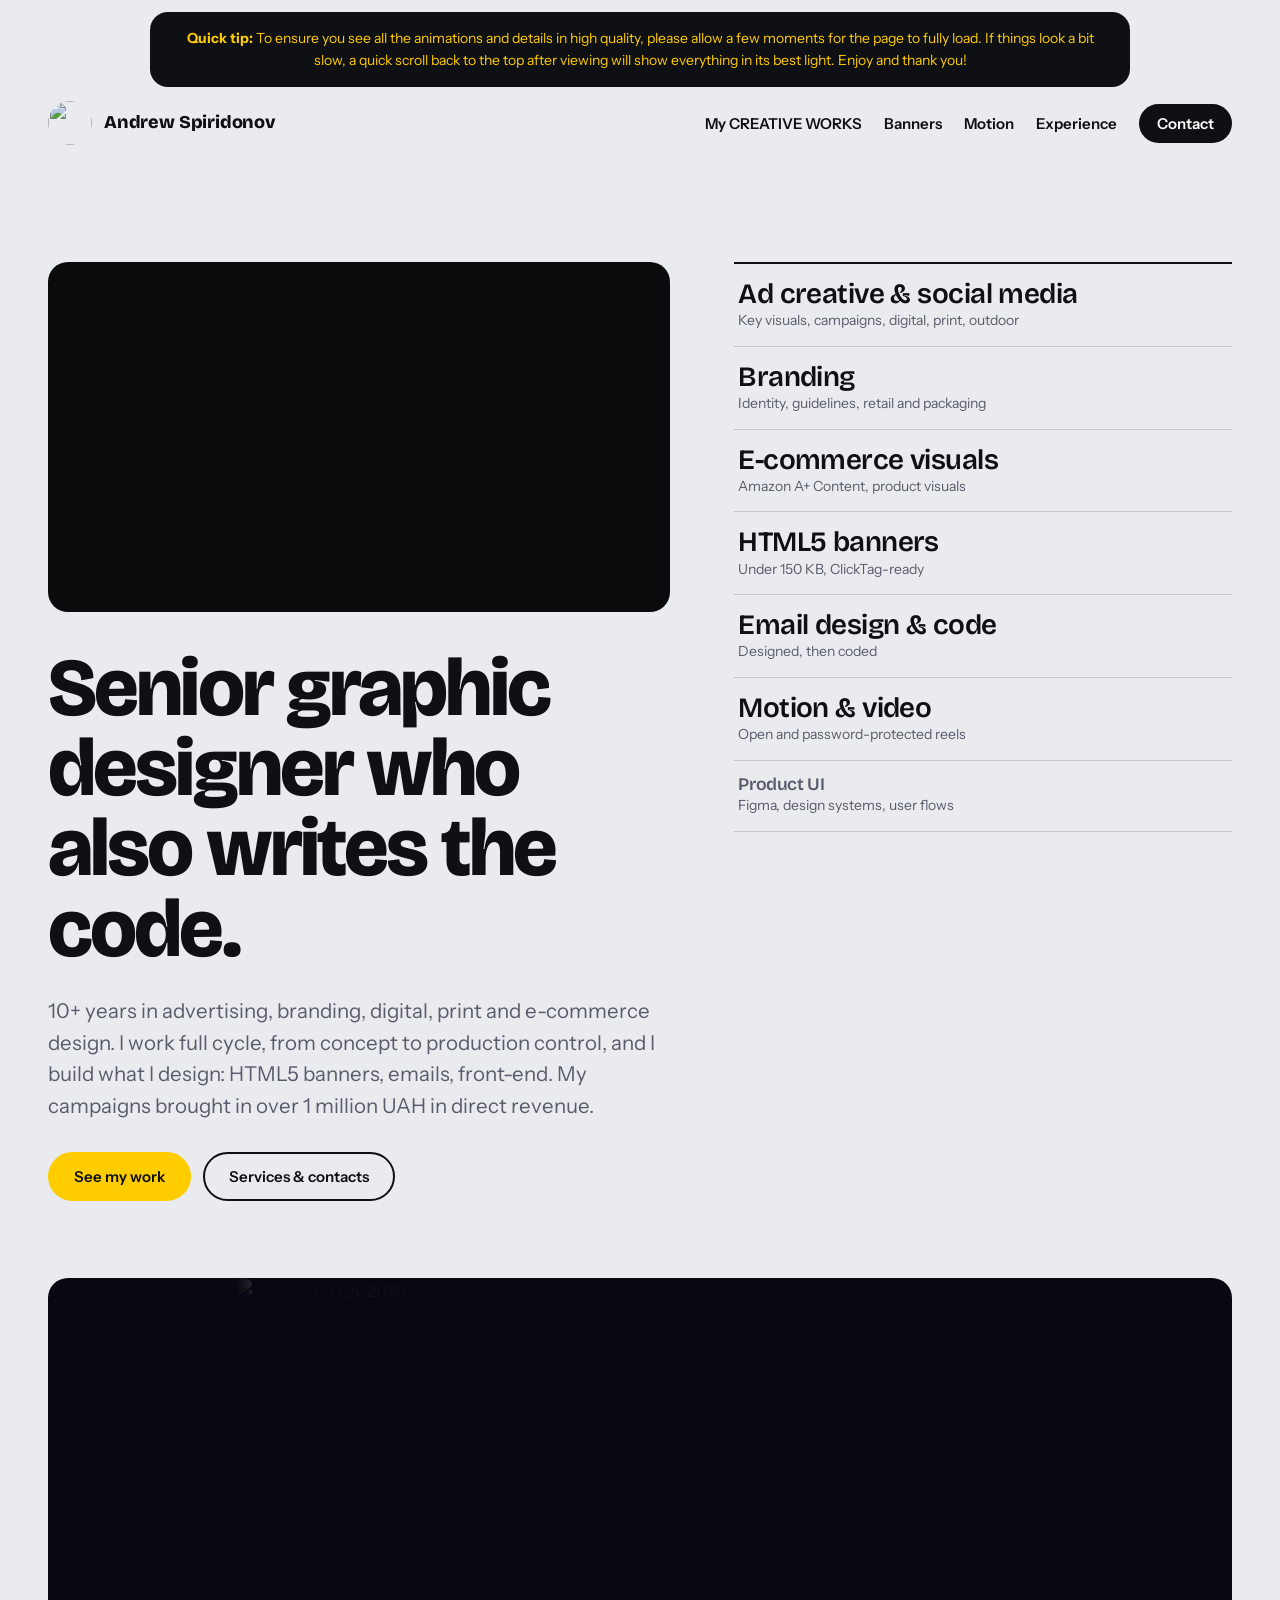
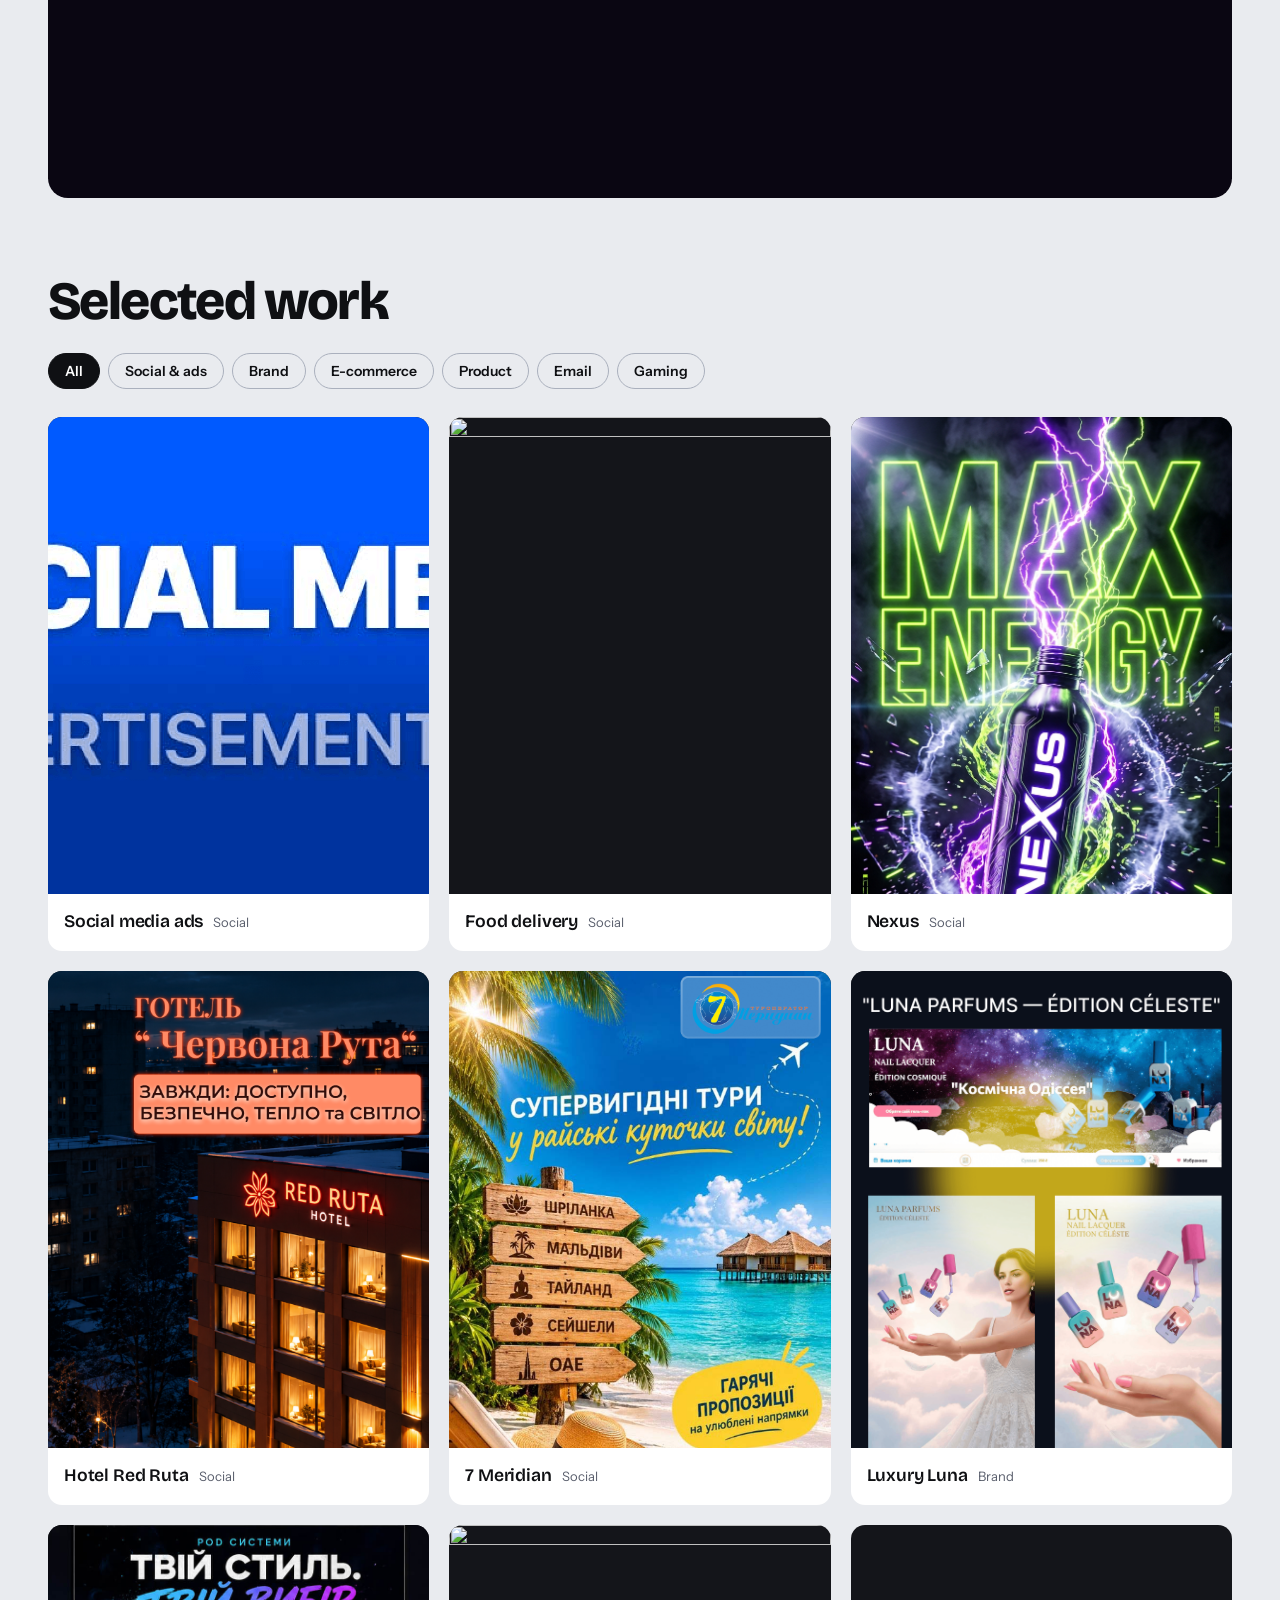
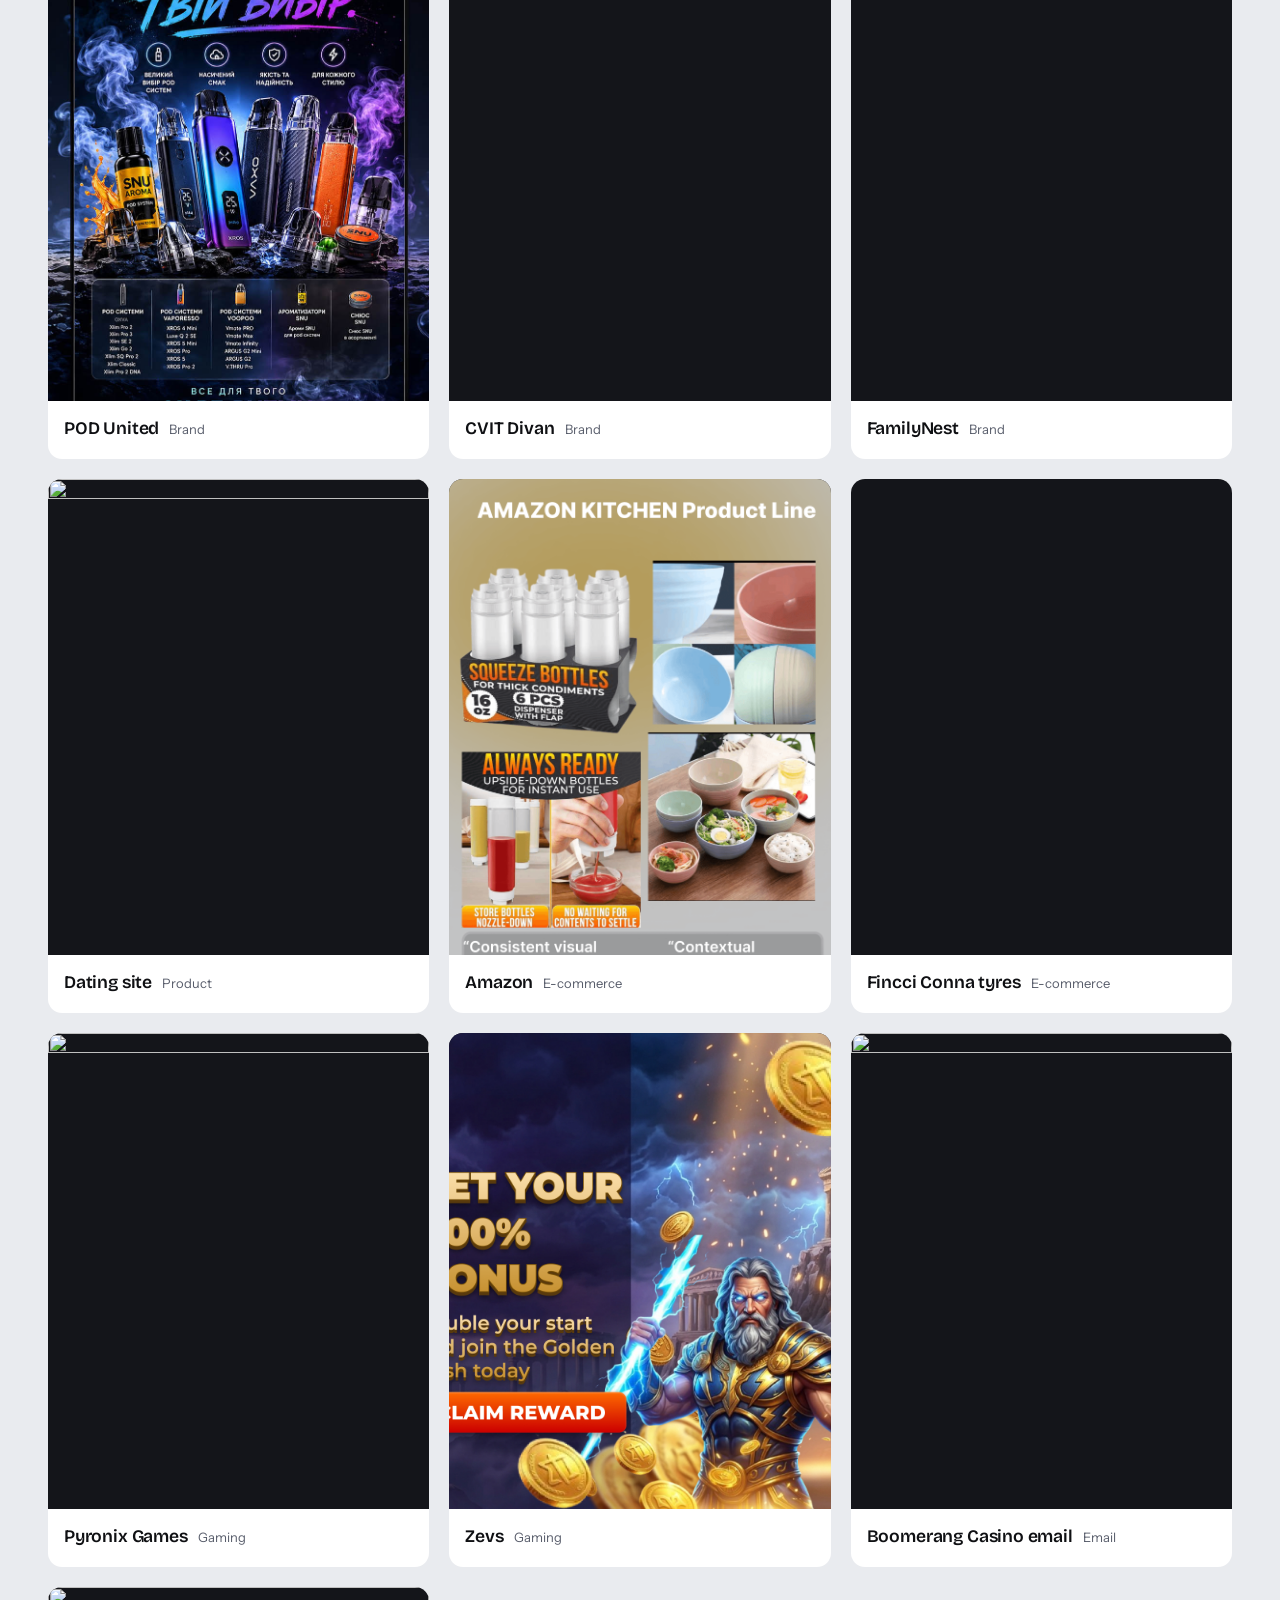
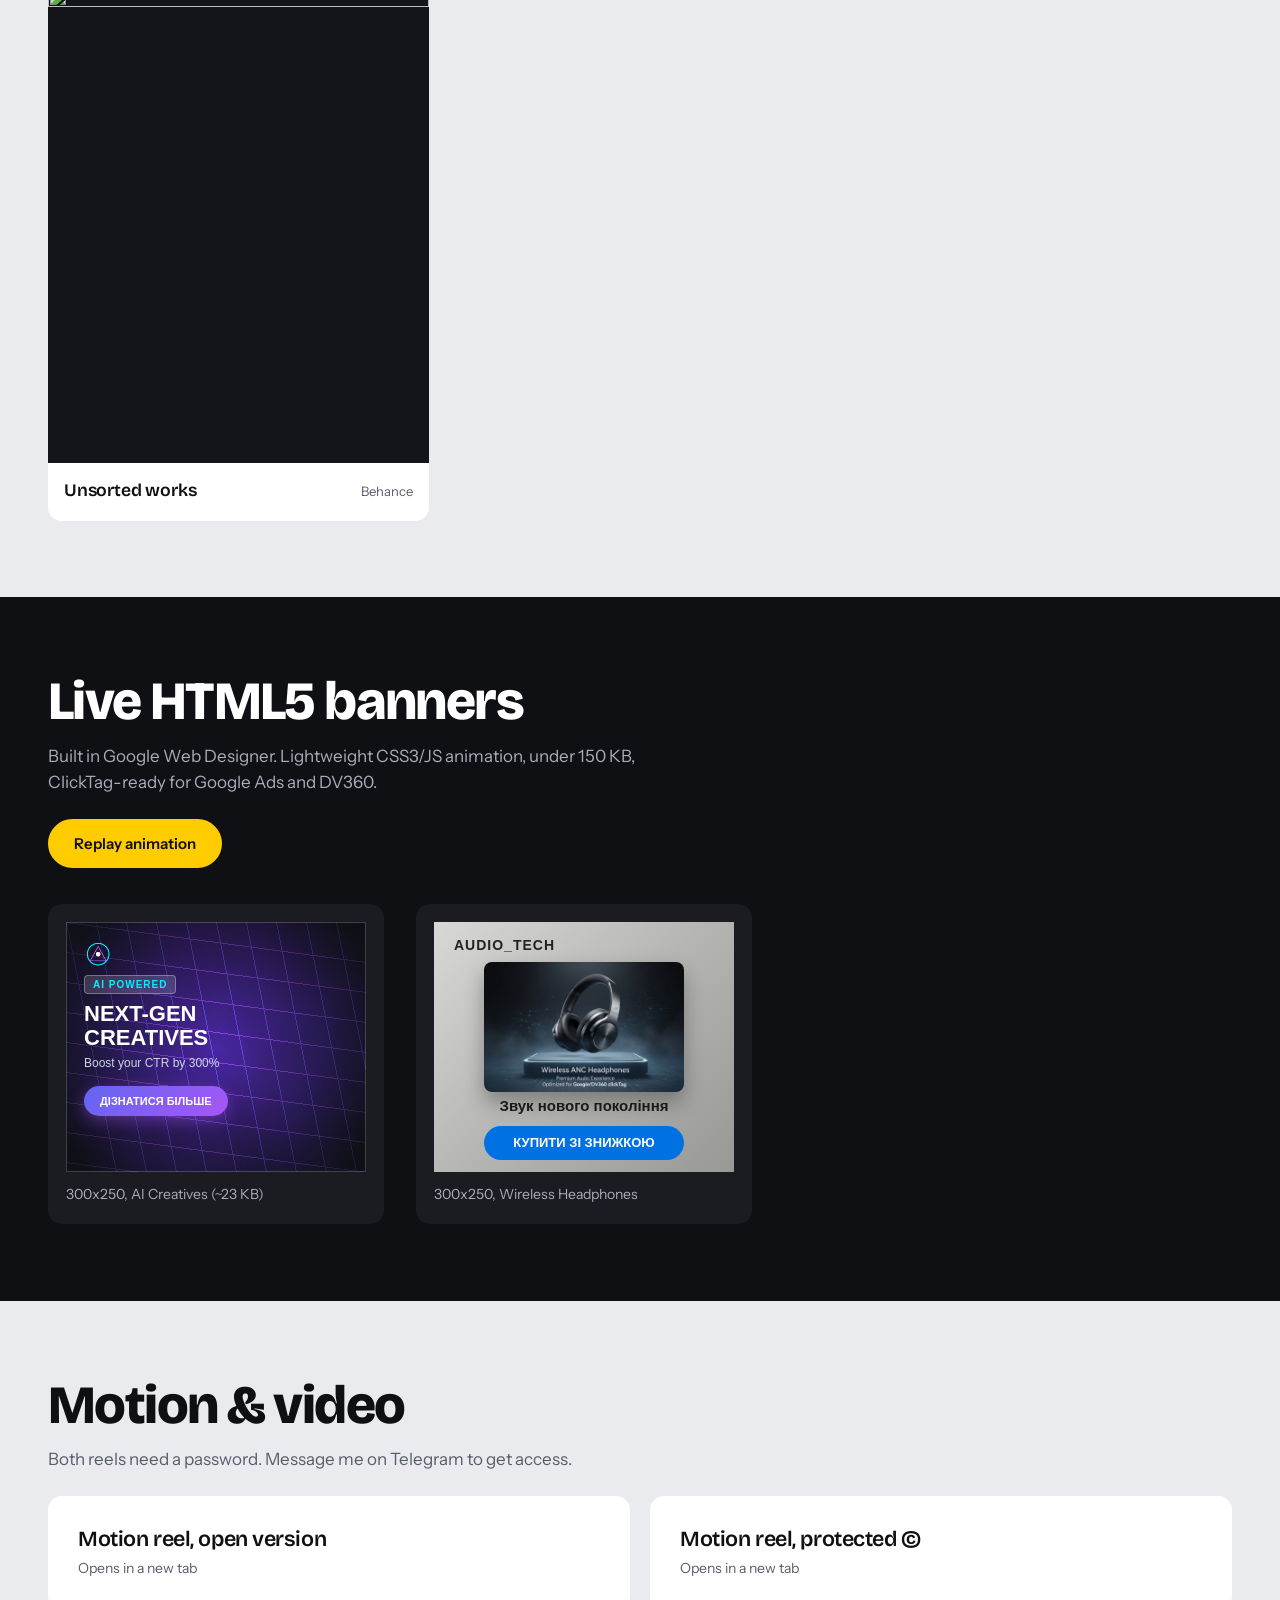
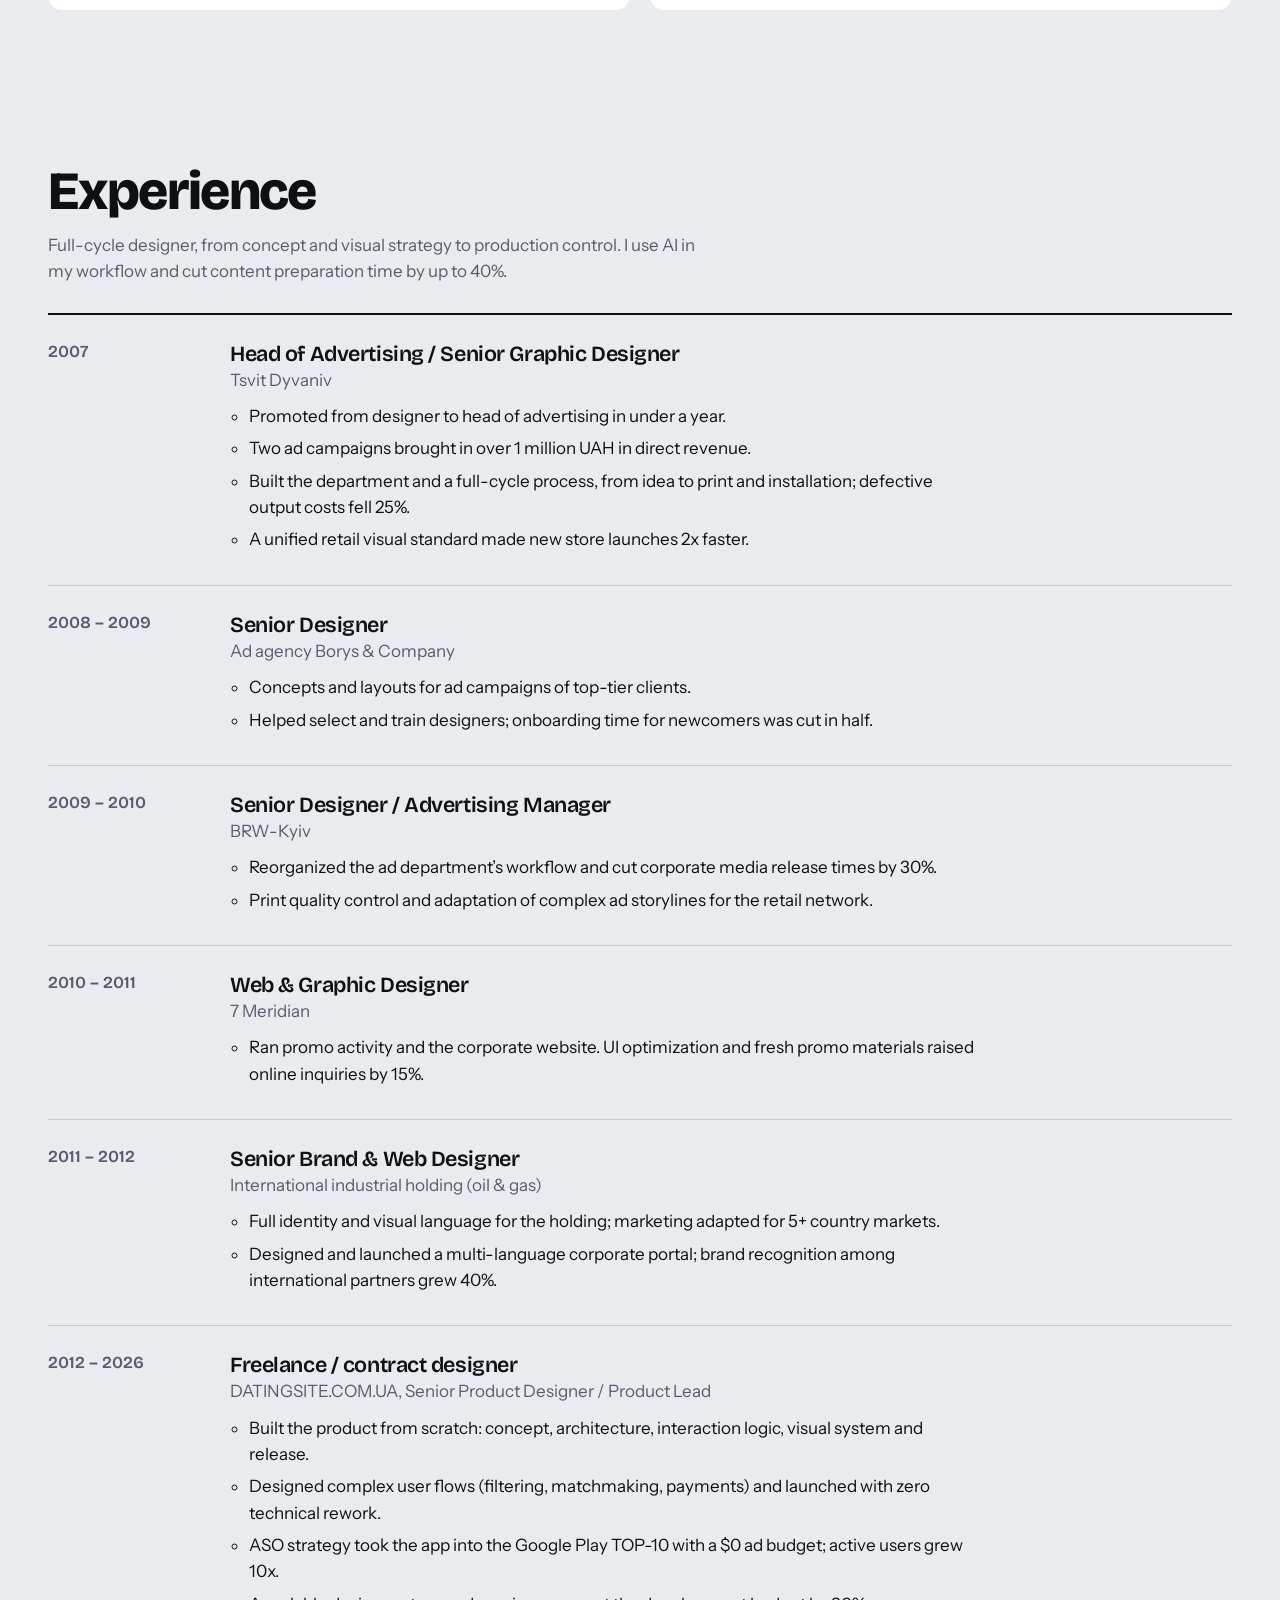
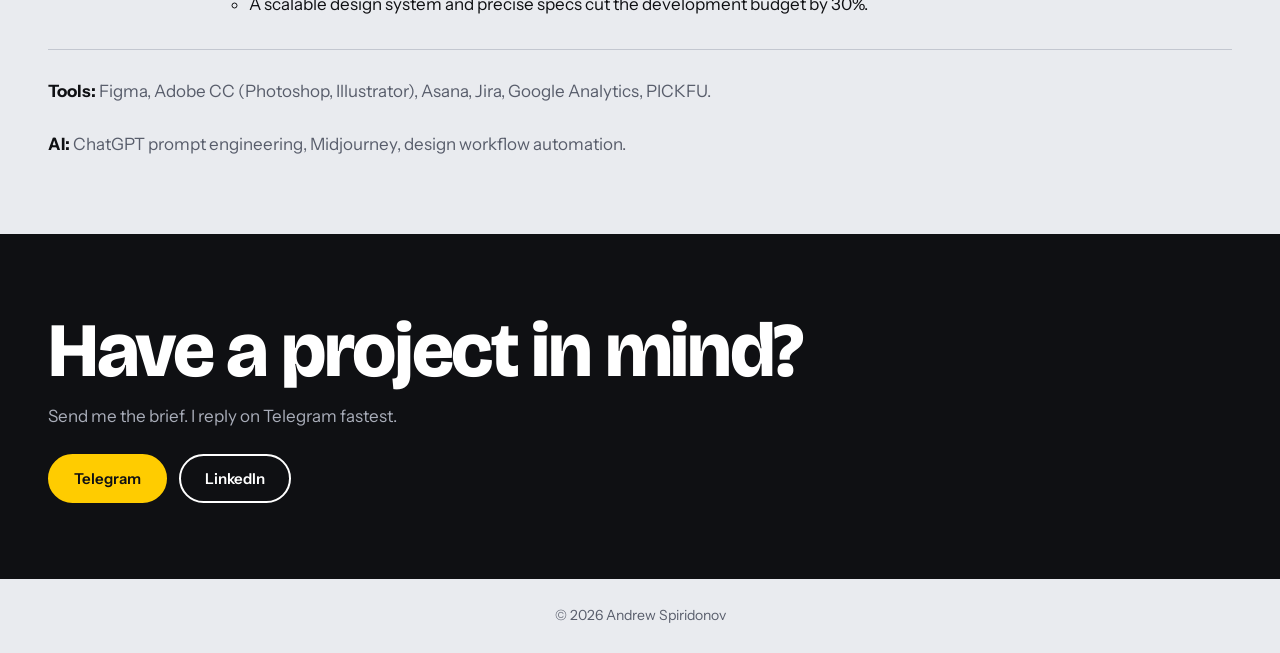
==== commit 538fb77b: "Update index.html UDATE NAMES IN MAIN MENU" ====
--- a/index.html
+++ b/index.html
@@ -53,7 +53,7 @@
         /><span>Andrew Spiridonov</span></a
       >
       <nav aria-label="Main">
-        <a href="#work">Work</a>
+        <a href="#work">My CREATIVE WORKS</a>
         <a href="#banners">Banners</a>
         <a href="#motion">Motion</a>
         <a href="#experience">Experience</a>
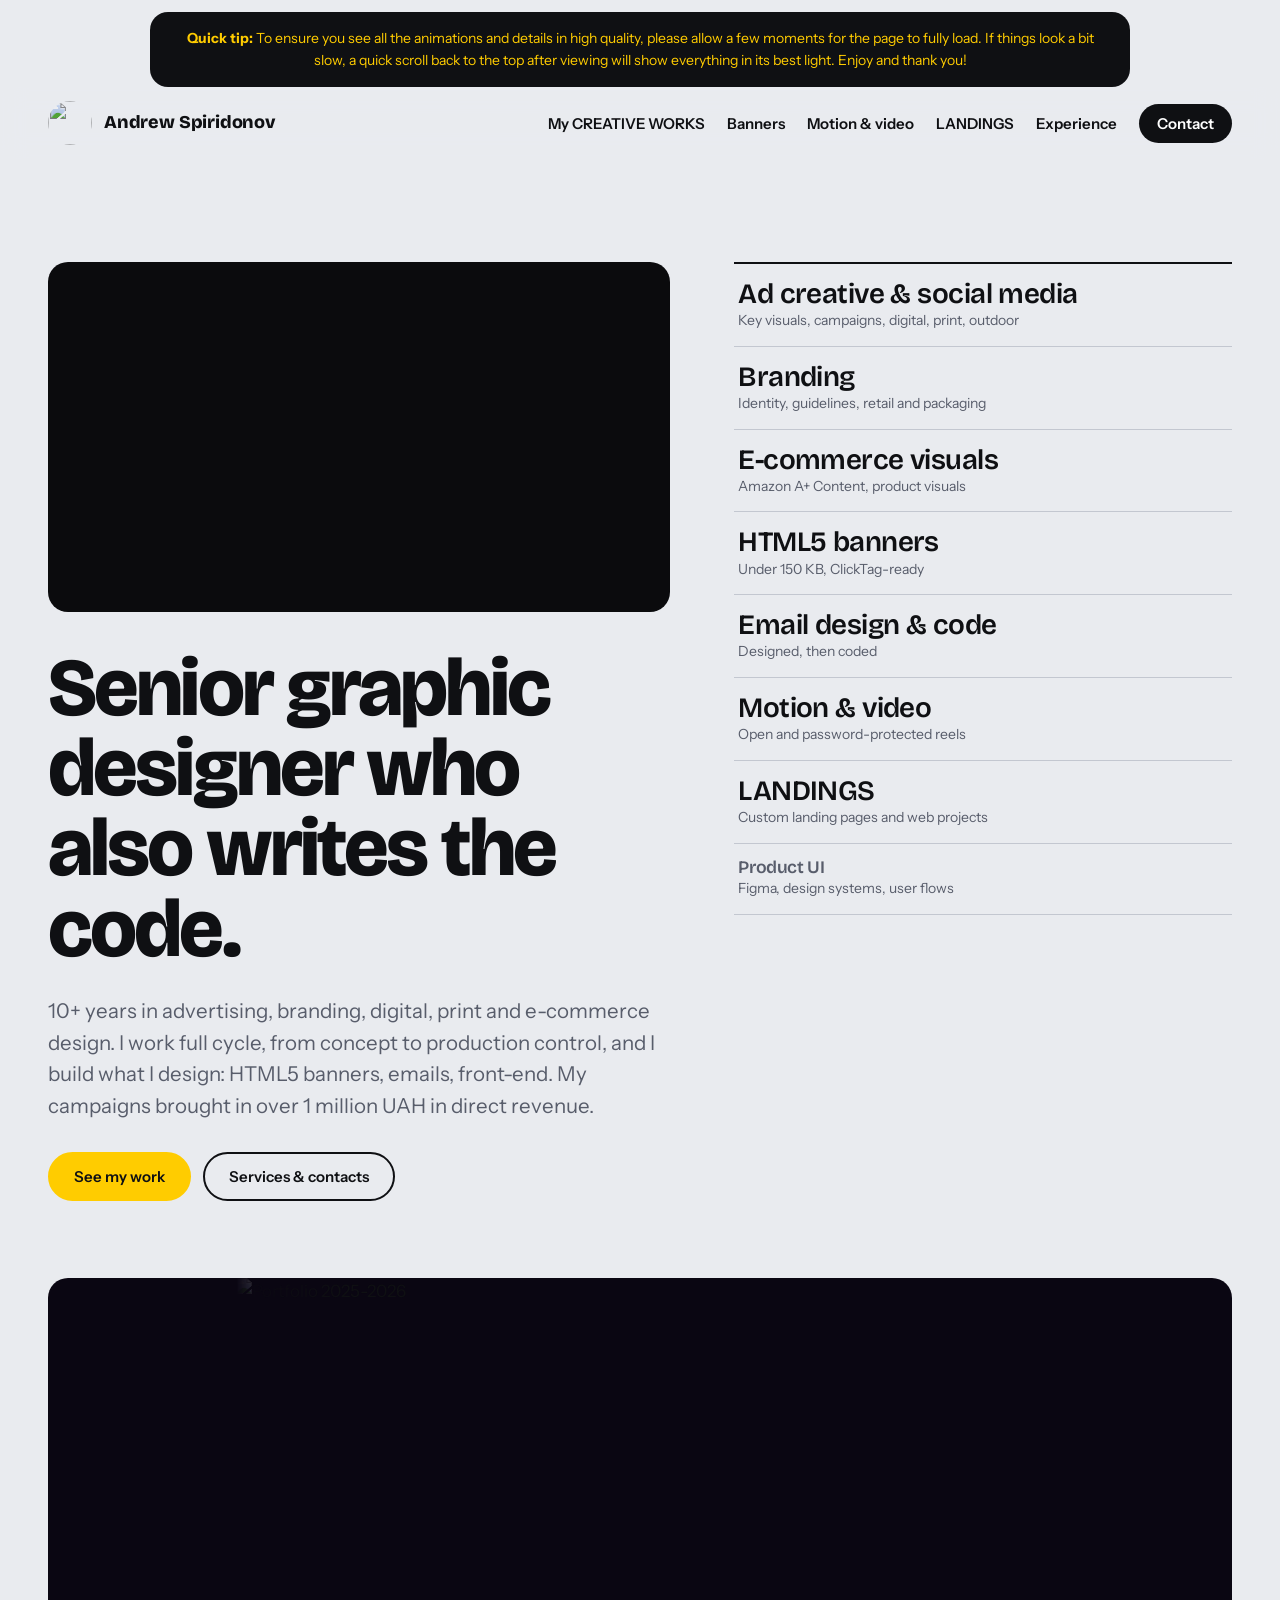
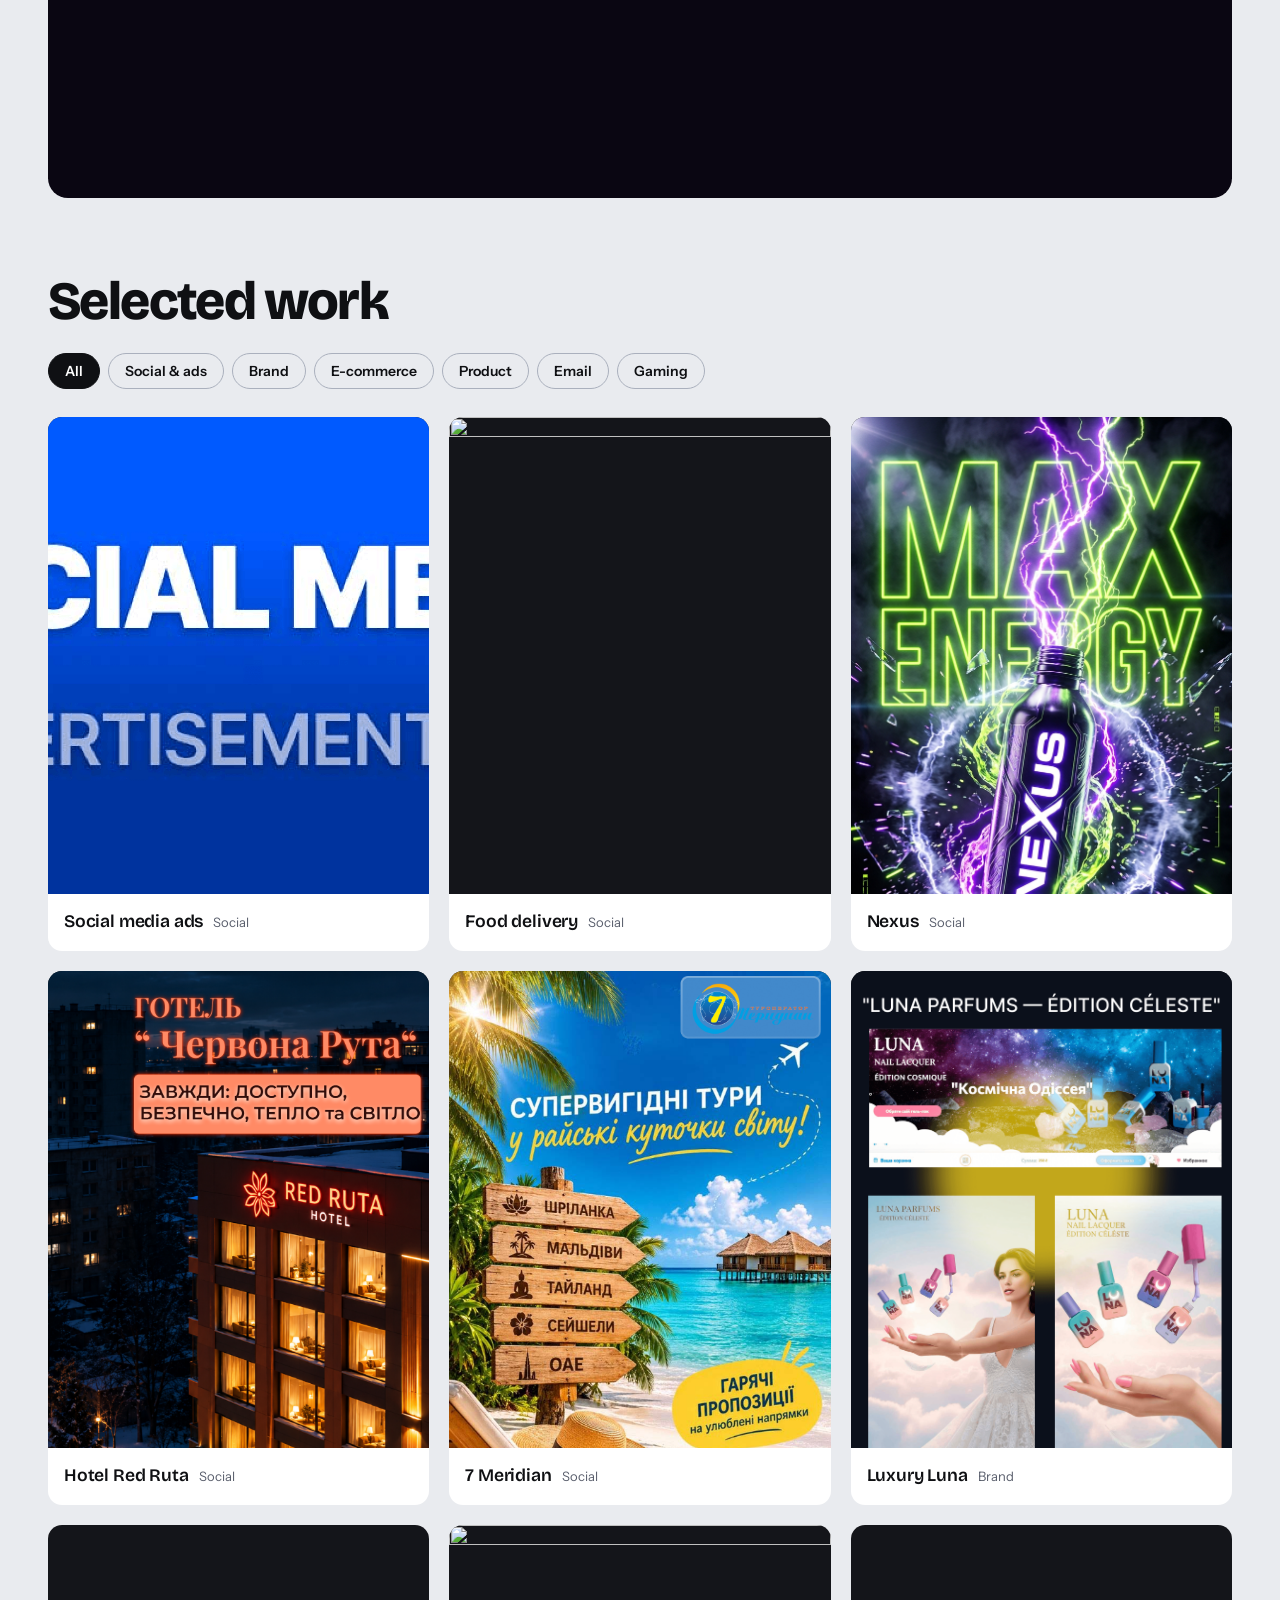
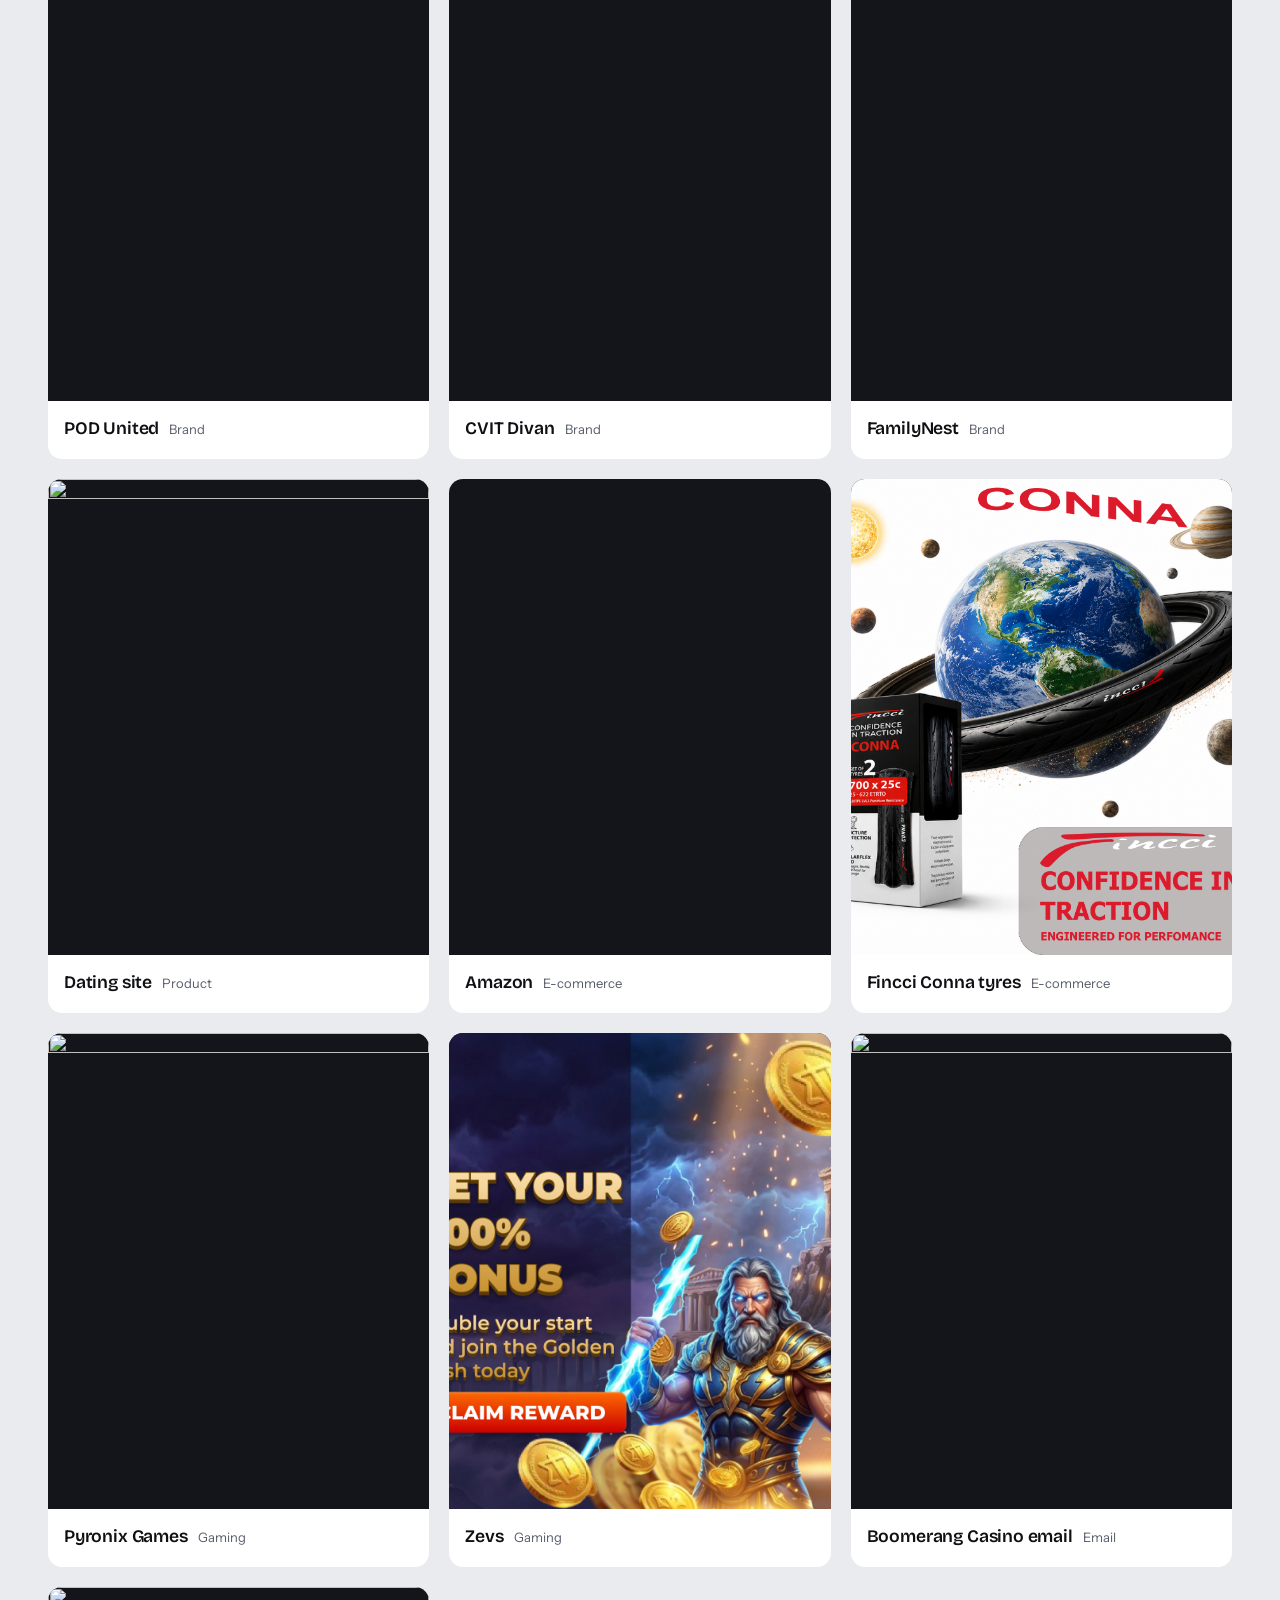
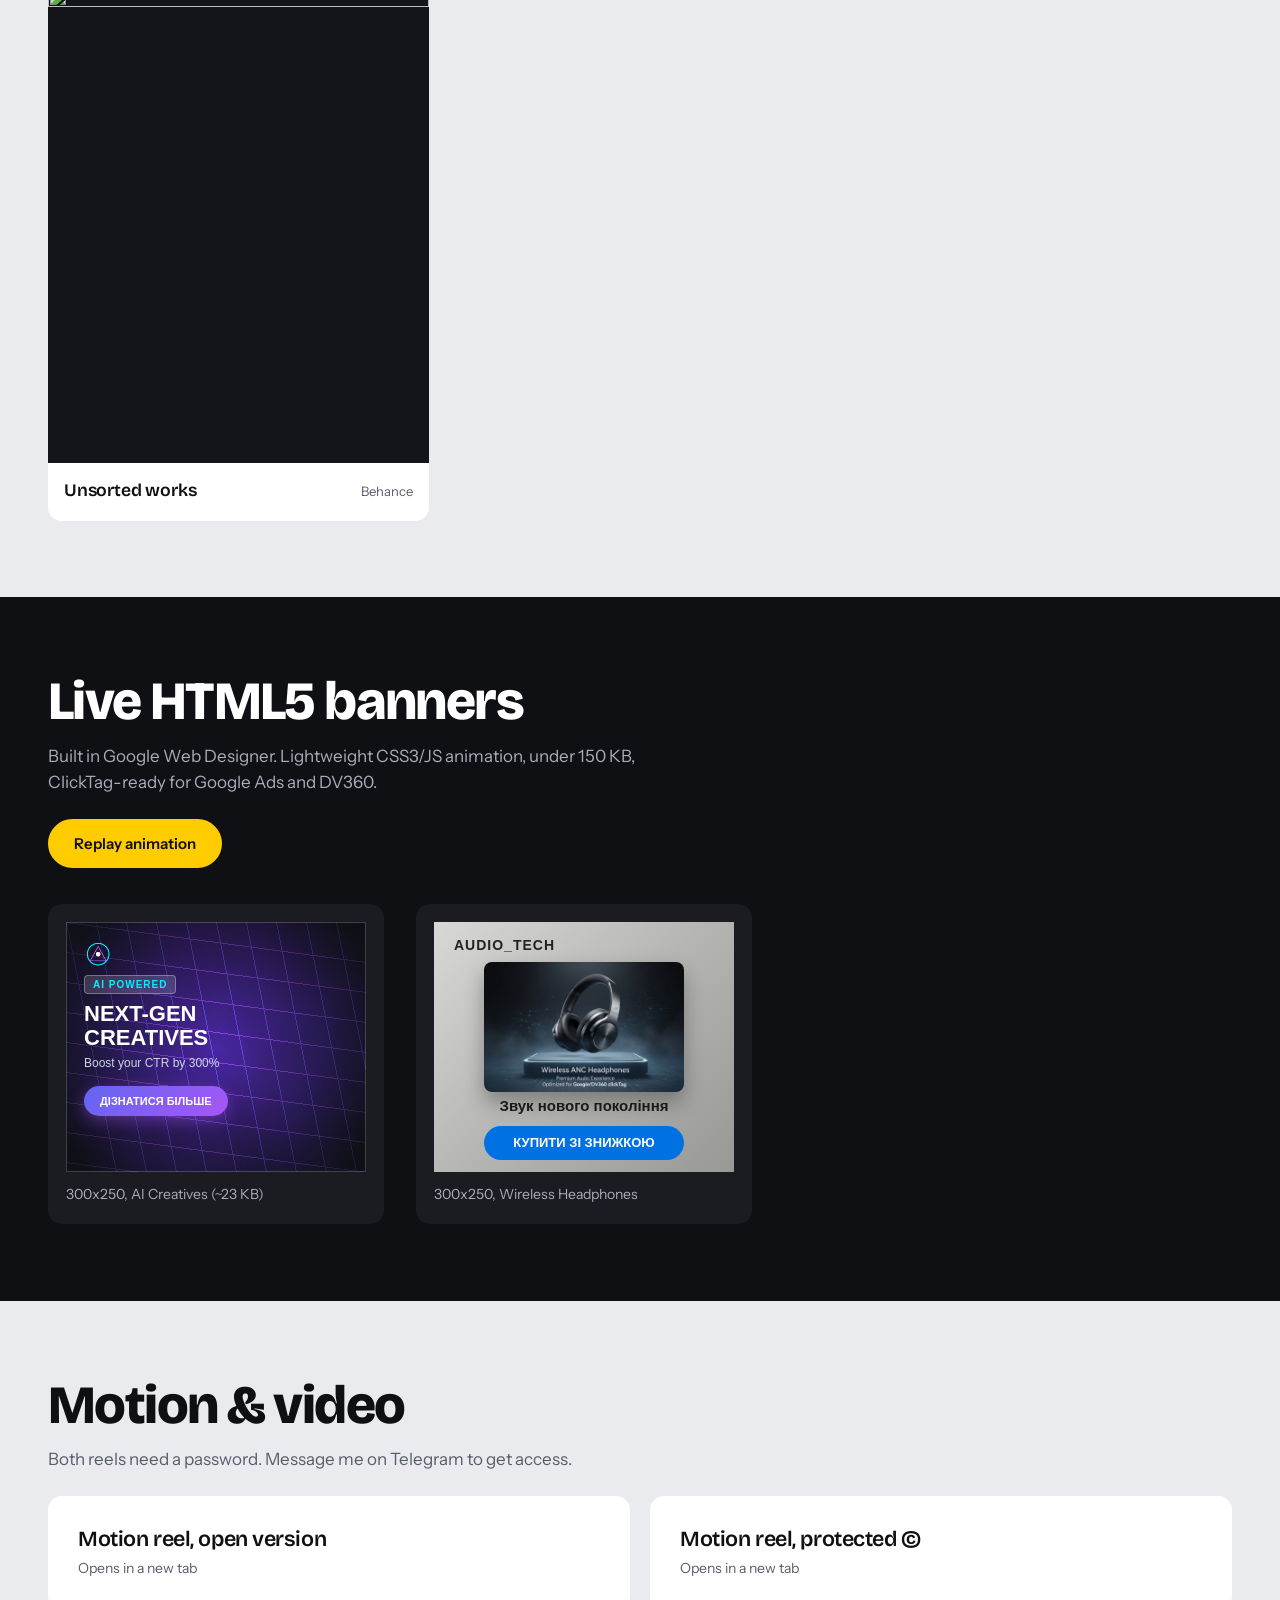
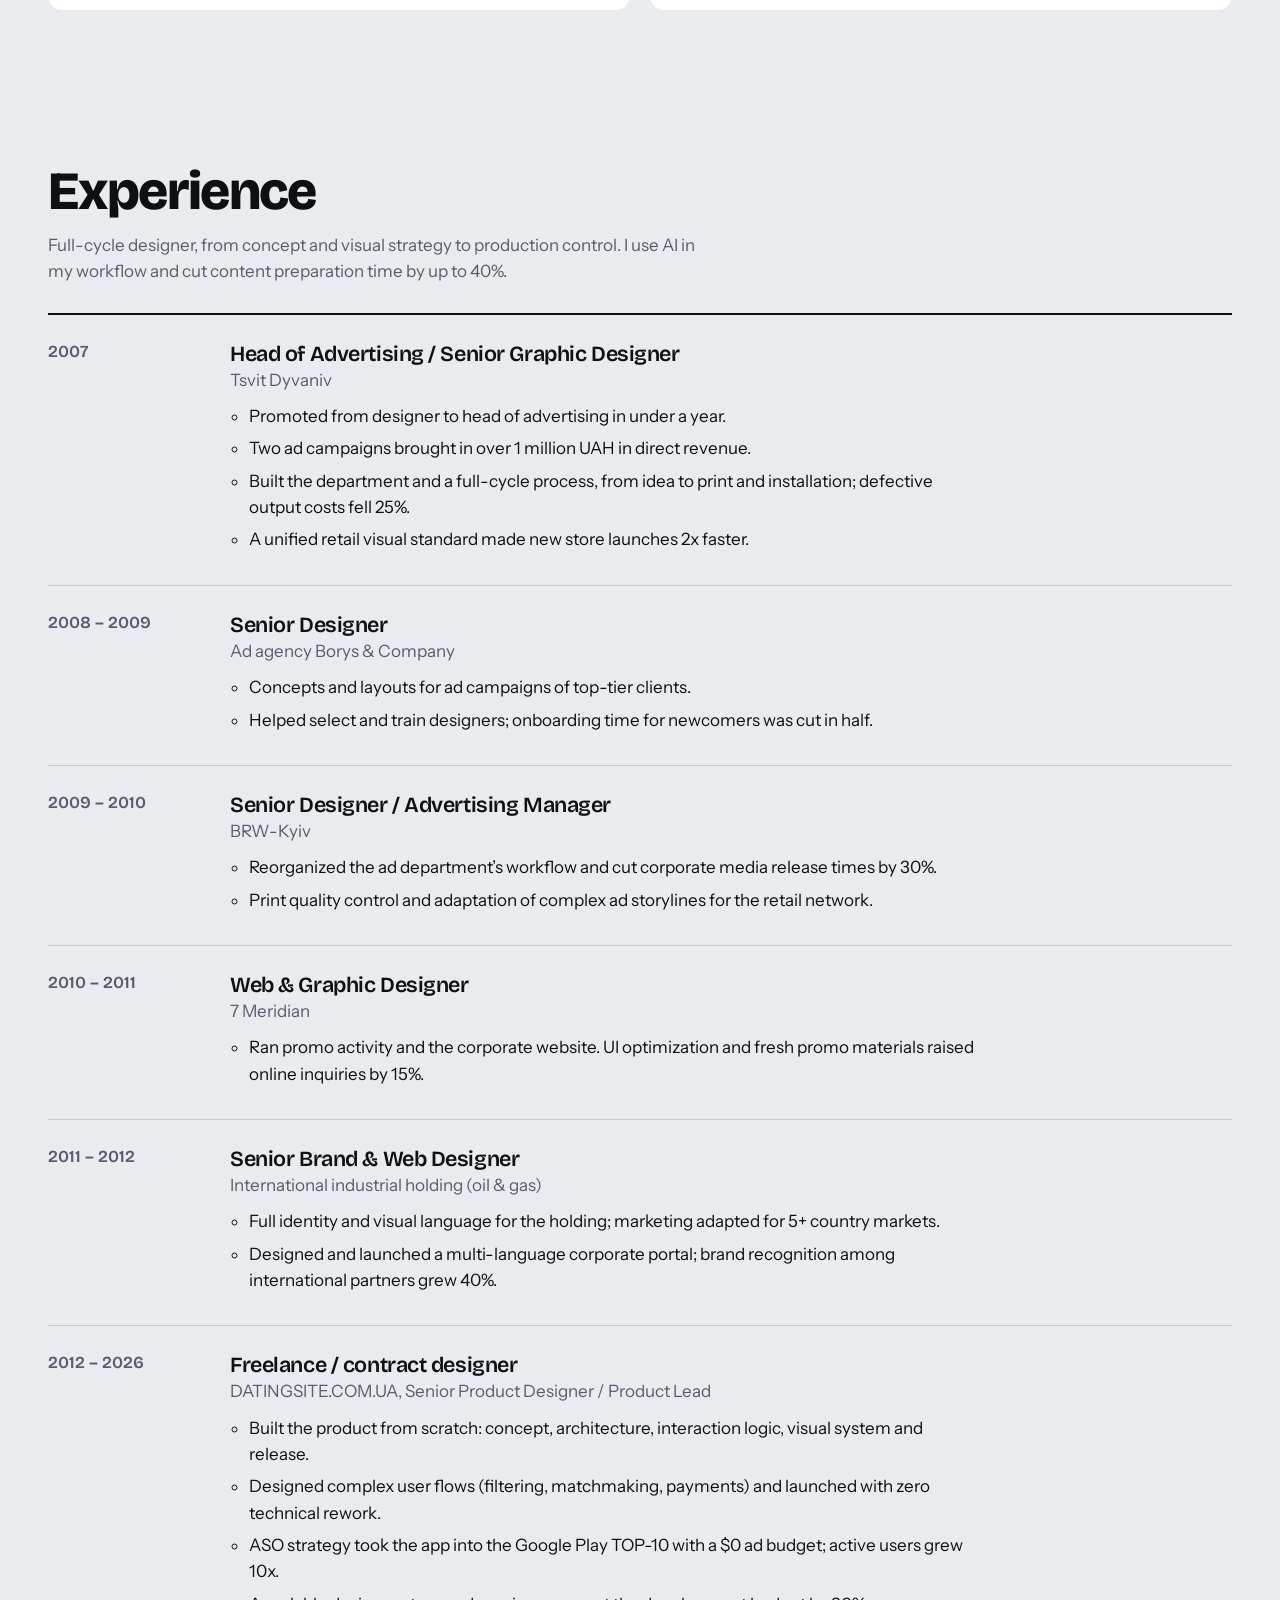
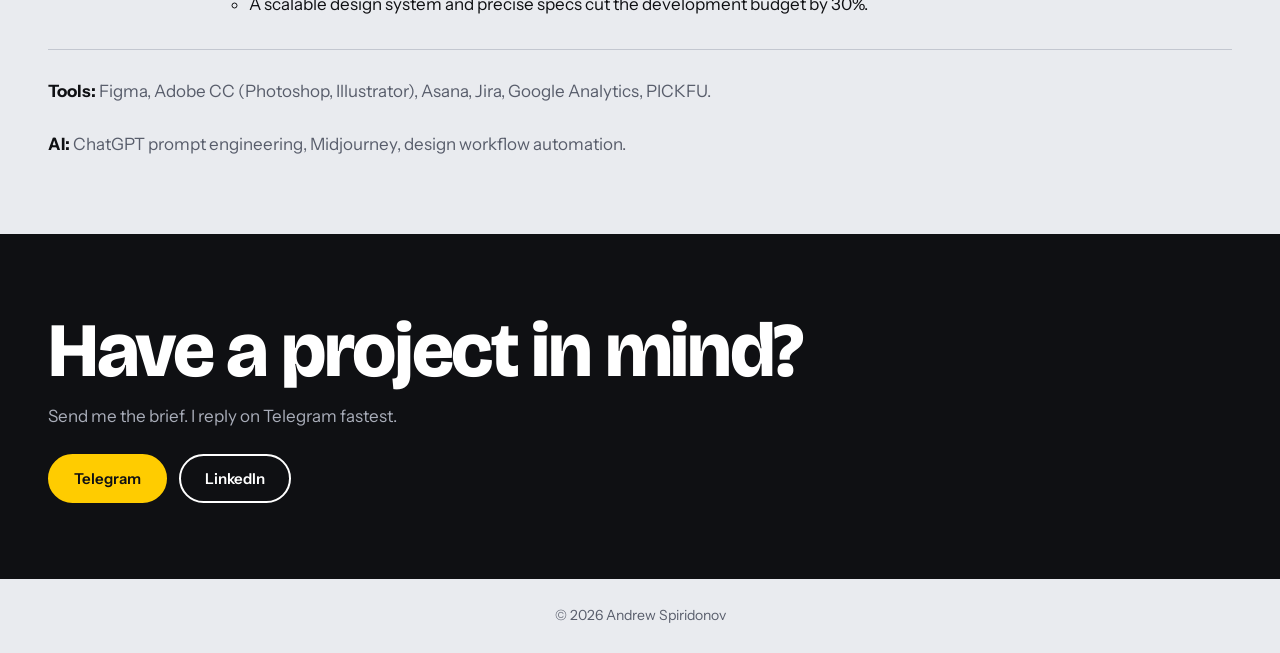
==== commit 5bf307c4: "Update index.html" ====
--- a/index.html
+++ b/index.html
@@ -55,7 +55,10 @@
       <nav aria-label="Main">
         <a href="#work">My CREATIVE WORKS</a>
         <a href="#banners">Banners</a>
-        <a href="#motion">Motion</a>
+        <a href="#motion">Motion &amp; video</a>
+        <a href="LANDINGS/index.html" target="_blank" rel="noopener"
+          >LANDINGS</a
+        >
         <a href="#experience">Experience</a>
       </nav>
       <a class="pill" href="#contact">Contact</a>
@@ -131,6 +134,12 @@
               ><span>Open and password-protected reels</span></a
             >
           </li>
+          <li>
+            <a href="LANDINGS/index.html" target="_blank" rel="noopener"
+              ><b>LANDINGS</b
+              ><span>Custom landing pages and web projects</span></a
+            >
+          </li>
           <li class="minor">
             <a href="#work" data-f="product"
               ><b>Product UI</b
